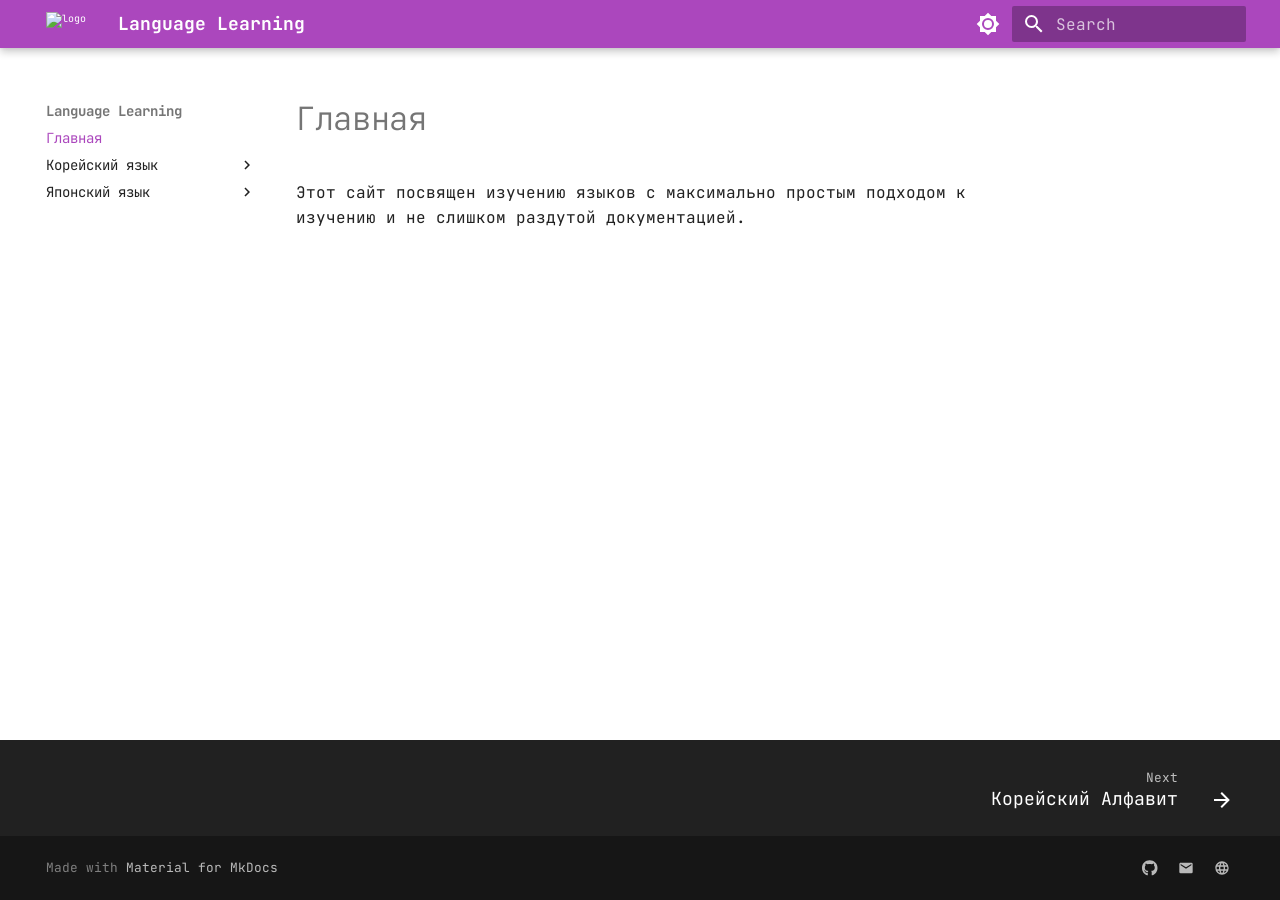
==== index.html @ 2b59a85c "Deployed edf8ea1 with MkDocs version: 1.6.1" ====
<!doctype html>
<html lang="en" class="no-js">
  <head>
    
      <meta charset="utf-8">
      <meta name="viewport" content="width=device-width,initial-scale=1">
      
      
      
      
      
        <link rel="next" href="korean/alphabet/">
      
      
      <link rel="icon" href="assets/favicon.ico">
      <meta name="generator" content="mkdocs-1.6.1, mkdocs-material-9.6.3">
    
    
      
        <title>Language Learning</title>
      
    
    
      <link rel="stylesheet" href="assets/stylesheets/main.d7758b05.min.css">
      
        
        <link rel="stylesheet" href="assets/stylesheets/palette.06af60db.min.css">
      
      


    
    
      
    
    
      
        
        
        <link rel="preconnect" href="https://fonts.gstatic.com" crossorigin>
        <link rel="stylesheet" href="https://fonts.googleapis.com/css?family=JetBrains+Mono:300,300i,400,400i,700,700i%7CSpace+Mono:400,400i,700,700i&display=fallback">
        <style>:root{--md-text-font:"JetBrains Mono";--md-code-font:"Space Mono"}</style>
      
    
    
    <script>__md_scope=new URL(".",location),__md_hash=e=>[...e].reduce(((e,_)=>(e<<5)-e+_.charCodeAt(0)),0),__md_get=(e,_=localStorage,t=__md_scope)=>JSON.parse(_.getItem(t.pathname+"."+e)),__md_set=(e,_,t=localStorage,a=__md_scope)=>{try{t.setItem(a.pathname+"."+e,JSON.stringify(_))}catch(e){}}</script>
    
      

    
    
    
  </head>
  
  
    
    
      
    
    
    
    
    <body dir="ltr" data-md-color-scheme="default" data-md-color-primary="purple" data-md-color-accent="cyan">
  
    
    <input class="md-toggle" data-md-toggle="drawer" type="checkbox" id="__drawer" autocomplete="off">
    <input class="md-toggle" data-md-toggle="search" type="checkbox" id="__search" autocomplete="off">
    <label class="md-overlay" for="__drawer"></label>
    <div data-md-component="skip">
      
        
        <a href="#_1" class="md-skip">
          Skip to content
        </a>
      
    </div>
    <div data-md-component="announce">
      
    </div>
    
    
      

  

<header class="md-header md-header--shadow" data-md-component="header">
  <nav class="md-header__inner md-grid" aria-label="Header">
    <a href="." title="Language Learning" class="md-header__button md-logo" aria-label="Language Learning" data-md-component="logo">
      
  <img src="assets/lang.svg" alt="logo">

    </a>
    <label class="md-header__button md-icon" for="__drawer">
      
      <svg xmlns="http://www.w3.org/2000/svg" viewBox="0 0 24 24"><path d="M3 6h18v2H3zm0 5h18v2H3zm0 5h18v2H3z"/></svg>
    </label>
    <div class="md-header__title" data-md-component="header-title">
      <div class="md-header__ellipsis">
        <div class="md-header__topic">
          <span class="md-ellipsis">
            Language Learning
          </span>
        </div>
        <div class="md-header__topic" data-md-component="header-topic">
          <span class="md-ellipsis">
            
              Главная
            
          </span>
        </div>
      </div>
    </div>
    
      
        <form class="md-header__option" data-md-component="palette">
  
    
    
    
    <input class="md-option" data-md-color-media="(prefers-color-scheme: light)" data-md-color-scheme="default" data-md-color-primary="purple" data-md-color-accent="cyan"  aria-label="Switch to dark mode"  type="radio" name="__palette" id="__palette_0">
    
      <label class="md-header__button md-icon" title="Switch to dark mode" for="__palette_1" hidden>
        <svg xmlns="http://www.w3.org/2000/svg" viewBox="0 0 24 24"><path d="M12 8a4 4 0 0 0-4 4 4 4 0 0 0 4 4 4 4 0 0 0 4-4 4 4 0 0 0-4-4m0 10a6 6 0 0 1-6-6 6 6 0 0 1 6-6 6 6 0 0 1 6 6 6 6 0 0 1-6 6m8-9.31V4h-4.69L12 .69 8.69 4H4v4.69L.69 12 4 15.31V20h4.69L12 23.31 15.31 20H20v-4.69L23.31 12z"/></svg>
      </label>
    
  
    
    
    
    <input class="md-option" data-md-color-media="(prefers-color-scheme: dark)" data-md-color-scheme="slate" data-md-color-primary="deep-purple" data-md-color-accent="cyan"  aria-label="Switch to light mode"  type="radio" name="__palette" id="__palette_1">
    
      <label class="md-header__button md-icon" title="Switch to light mode" for="__palette_0" hidden>
        <svg xmlns="http://www.w3.org/2000/svg" viewBox="0 0 24 24"><path d="M12 18c-.89 0-1.74-.2-2.5-.55C11.56 16.5 13 14.42 13 12s-1.44-4.5-3.5-5.45C10.26 6.2 11.11 6 12 6a6 6 0 0 1 6 6 6 6 0 0 1-6 6m8-9.31V4h-4.69L12 .69 8.69 4H4v4.69L.69 12 4 15.31V20h4.69L12 23.31 15.31 20H20v-4.69L23.31 12z"/></svg>
      </label>
    
  
</form>
      
    
    
      <script>var palette=__md_get("__palette");if(palette&&palette.color){if("(prefers-color-scheme)"===palette.color.media){var media=matchMedia("(prefers-color-scheme: light)"),input=document.querySelector(media.matches?"[data-md-color-media='(prefers-color-scheme: light)']":"[data-md-color-media='(prefers-color-scheme: dark)']");palette.color.media=input.getAttribute("data-md-color-media"),palette.color.scheme=input.getAttribute("data-md-color-scheme"),palette.color.primary=input.getAttribute("data-md-color-primary"),palette.color.accent=input.getAttribute("data-md-color-accent")}for(var[key,value]of Object.entries(palette.color))document.body.setAttribute("data-md-color-"+key,value)}</script>
    
    
    
      <label class="md-header__button md-icon" for="__search">
        
        <svg xmlns="http://www.w3.org/2000/svg" viewBox="0 0 24 24"><path d="M9.5 3A6.5 6.5 0 0 1 16 9.5c0 1.61-.59 3.09-1.56 4.23l.27.27h.79l5 5-1.5 1.5-5-5v-.79l-.27-.27A6.52 6.52 0 0 1 9.5 16 6.5 6.5 0 0 1 3 9.5 6.5 6.5 0 0 1 9.5 3m0 2C7 5 5 7 5 9.5S7 14 9.5 14 14 12 14 9.5 12 5 9.5 5"/></svg>
      </label>
      <div class="md-search" data-md-component="search" role="dialog">
  <label class="md-search__overlay" for="__search"></label>
  <div class="md-search__inner" role="search">
    <form class="md-search__form" name="search">
      <input type="text" class="md-search__input" name="query" aria-label="Search" placeholder="Search" autocapitalize="off" autocorrect="off" autocomplete="off" spellcheck="false" data-md-component="search-query" required>
      <label class="md-search__icon md-icon" for="__search">
        
        <svg xmlns="http://www.w3.org/2000/svg" viewBox="0 0 24 24"><path d="M9.5 3A6.5 6.5 0 0 1 16 9.5c0 1.61-.59 3.09-1.56 4.23l.27.27h.79l5 5-1.5 1.5-5-5v-.79l-.27-.27A6.52 6.52 0 0 1 9.5 16 6.5 6.5 0 0 1 3 9.5 6.5 6.5 0 0 1 9.5 3m0 2C7 5 5 7 5 9.5S7 14 9.5 14 14 12 14 9.5 12 5 9.5 5"/></svg>
        
        <svg xmlns="http://www.w3.org/2000/svg" viewBox="0 0 24 24"><path d="M20 11v2H8l5.5 5.5-1.42 1.42L4.16 12l7.92-7.92L13.5 5.5 8 11z"/></svg>
      </label>
      <nav class="md-search__options" aria-label="Search">
        
        <button type="reset" class="md-search__icon md-icon" title="Clear" aria-label="Clear" tabindex="-1">
          
          <svg xmlns="http://www.w3.org/2000/svg" viewBox="0 0 24 24"><path d="M19 6.41 17.59 5 12 10.59 6.41 5 5 6.41 10.59 12 5 17.59 6.41 19 12 13.41 17.59 19 19 17.59 13.41 12z"/></svg>
        </button>
      </nav>
      
        <div class="md-search__suggest" data-md-component="search-suggest"></div>
      
    </form>
    <div class="md-search__output">
      <div class="md-search__scrollwrap" tabindex="0" data-md-scrollfix>
        <div class="md-search-result" data-md-component="search-result">
          <div class="md-search-result__meta">
            Initializing search
          </div>
          <ol class="md-search-result__list" role="presentation"></ol>
        </div>
      </div>
    </div>
  </div>
</div>
    
    
  </nav>
  
</header>
    
    <div class="md-container" data-md-component="container">
      
      
        
          
        
      
      <main class="md-main" data-md-component="main">
        <div class="md-main__inner md-grid">
          
            
              
              <div class="md-sidebar md-sidebar--primary" data-md-component="sidebar" data-md-type="navigation" >
                <div class="md-sidebar__scrollwrap">
                  <div class="md-sidebar__inner">
                    



<nav class="md-nav md-nav--primary" aria-label="Navigation" data-md-level="0">
  <label class="md-nav__title" for="__drawer">
    <a href="." title="Language Learning" class="md-nav__button md-logo" aria-label="Language Learning" data-md-component="logo">
      
  <img src="assets/lang.svg" alt="logo">

    </a>
    Language Learning
  </label>
  
  <ul class="md-nav__list" data-md-scrollfix>
    
      
      
  
  
    
  
  
  
    <li class="md-nav__item md-nav__item--active">
      
      <input class="md-nav__toggle md-toggle" type="checkbox" id="__toc">
      
      
        
      
      
      <a href="." class="md-nav__link md-nav__link--active">
        
  
  <span class="md-ellipsis">
    Главная
    
  </span>
  

      </a>
      
    </li>
  

    
      
      
  
  
  
  
    
    
    
    
    <li class="md-nav__item md-nav__item--nested">
      
        
        
        <input class="md-nav__toggle md-toggle " type="checkbox" id="__nav_2" >
        
          
          <label class="md-nav__link" for="__nav_2" id="__nav_2_label" tabindex="0">
            
  
  <span class="md-ellipsis">
    Корейский язык
    
  </span>
  

            <span class="md-nav__icon md-icon"></span>
          </label>
        
        <nav class="md-nav" data-md-level="1" aria-labelledby="__nav_2_label" aria-expanded="false">
          <label class="md-nav__title" for="__nav_2">
            <span class="md-nav__icon md-icon"></span>
            Корейский язык
          </label>
          <ul class="md-nav__list" data-md-scrollfix>
            
              
                
  
  
  
  
    <li class="md-nav__item">
      <a href="korean/alphabet/" class="md-nav__link">
        
  
  <span class="md-ellipsis">
    Корейский Алфавит
    
  </span>
  

      </a>
    </li>
  

              
            
          </ul>
        </nav>
      
    </li>
  

    
      
      
  
  
  
  
    
    
    
    
    <li class="md-nav__item md-nav__item--nested">
      
        
        
        <input class="md-nav__toggle md-toggle " type="checkbox" id="__nav_3" >
        
          
          <label class="md-nav__link" for="__nav_3" id="__nav_3_label" tabindex="0">
            
  
  <span class="md-ellipsis">
    Японский язык
    
  </span>
  

            <span class="md-nav__icon md-icon"></span>
          </label>
        
        <nav class="md-nav" data-md-level="1" aria-labelledby="__nav_3_label" aria-expanded="false">
          <label class="md-nav__title" for="__nav_3">
            <span class="md-nav__icon md-icon"></span>
            Японский язык
          </label>
          <ul class="md-nav__list" data-md-scrollfix>
            
              
                
  
  
  
  
    <li class="md-nav__item">
      <a href="japanese/alphabet/" class="md-nav__link">
        
  
  <span class="md-ellipsis">
    Японский Алфавит
    
  </span>
  

      </a>
    </li>
  

              
            
              
                
  
  
  
  
    <li class="md-nav__item">
      <a href="japanese/cases/" class="md-nav__link">
        
  
  <span class="md-ellipsis">
    Падежи
    
  </span>
  

      </a>
    </li>
  

              
            
          </ul>
        </nav>
      
    </li>
  

    
  </ul>
</nav>
                  </div>
                </div>
              </div>
            
            
              
              <div class="md-sidebar md-sidebar--secondary" data-md-component="sidebar" data-md-type="toc" >
                <div class="md-sidebar__scrollwrap">
                  <div class="md-sidebar__inner">
                    

<nav class="md-nav md-nav--secondary" aria-label="Table of contents">
  
  
  
    
  
  
</nav>
                  </div>
                </div>
              </div>
            
          
          
            <div class="md-content" data-md-component="content">
              <article class="md-content__inner md-typeset">
                
                  



<h1 id="_1">Главная</h1>
<p>Этот сайт посвящен изучению языков с максимально простым подходом к изучению и не слишком раздутой документацией.</p>
<!-- ## Commands

- `mkdocs new [dir-name]` - Create a new project.
- `mkdocs serve` - Start the live-reloading docs server.
- `mkdocs build` - Build the documentation site.
- `mkdocs -h` - Print help message and exit.

## Project layout

    mkdocs.yml    # The configuration file.
    docs/
        index.md  # The documentation homepage.
        ...       # Other markdown pages, images and other files.

## Hello -->












                
              </article>
            </div>
          
          
<script>var target=document.getElementById(location.hash.slice(1));target&&target.name&&(target.checked=target.name.startsWith("__tabbed_"))</script>
        </div>
        
      </main>
      
        <footer class="md-footer">
  
    
      
      <nav class="md-footer__inner md-grid" aria-label="Footer" >
        
        
          
          <a href="korean/alphabet/" class="md-footer__link md-footer__link--next" aria-label="Next: Корейский Алфавит">
            <div class="md-footer__title">
              <span class="md-footer__direction">
                Next
              </span>
              <div class="md-ellipsis">
                Корейский Алфавит
              </div>
            </div>
            <div class="md-footer__button md-icon">
              
              <svg xmlns="http://www.w3.org/2000/svg" viewBox="0 0 24 24"><path d="M4 11v2h12l-5.5 5.5 1.42 1.42L19.84 12l-7.92-7.92L10.5 5.5 16 11z"/></svg>
            </div>
          </a>
        
      </nav>
    
  
  <div class="md-footer-meta md-typeset">
    <div class="md-footer-meta__inner md-grid">
      <div class="md-copyright">
  
  
    Made with
    <a href="https://squidfunk.github.io/mkdocs-material/" target="_blank" rel="noopener">
      Material for MkDocs
    </a>
  
</div>
      
        <div class="md-social">
  
    
    
    
    
      
      
    
    <a href="https://github.com/likeauser9" target="_blank" rel="noopener" title="github.com" class="md-social__link">
      <svg xmlns="http://www.w3.org/2000/svg" viewBox="0 0 496 512"><!--! Font Awesome Free 6.7.2 by @fontawesome - https://fontawesome.com License - https://fontawesome.com/license/free (Icons: CC BY 4.0, Fonts: SIL OFL 1.1, Code: MIT License) Copyright 2024 Fonticons, Inc.--><path d="M165.9 397.4c0 2-2.3 3.6-5.2 3.6-3.3.3-5.6-1.3-5.6-3.6 0-2 2.3-3.6 5.2-3.6 3-.3 5.6 1.3 5.6 3.6m-31.1-4.5c-.7 2 1.3 4.3 4.3 4.9 2.6 1 5.6 0 6.2-2s-1.3-4.3-4.3-5.2c-2.6-.7-5.5.3-6.2 2.3m44.2-1.7c-2.9.7-4.9 2.6-4.6 4.9.3 2 2.9 3.3 5.9 2.6 2.9-.7 4.9-2.6 4.6-4.6-.3-1.9-3-3.2-5.9-2.9M244.8 8C106.1 8 0 113.3 0 252c0 110.9 69.8 205.8 169.5 239.2 12.8 2.3 17.3-5.6 17.3-12.1 0-6.2-.3-40.4-.3-61.4 0 0-70 15-84.7-29.8 0 0-11.4-29.1-27.8-36.6 0 0-22.9-15.7 1.6-15.4 0 0 24.9 2 38.6 25.8 21.9 38.6 58.6 27.5 72.9 20.9 2.3-16 8.8-27.1 16-33.7-55.9-6.2-112.3-14.3-112.3-110.5 0-27.5 7.6-41.3 23.6-58.9-2.6-6.5-11.1-33.3 2.6-67.9 20.9-6.5 69 27 69 27 20-5.6 41.5-8.5 62.8-8.5s42.8 2.9 62.8 8.5c0 0 48.1-33.6 69-27 13.7 34.7 5.2 61.4 2.6 67.9 16 17.7 25.8 31.5 25.8 58.9 0 96.5-58.9 104.2-114.8 110.5 9.2 7.9 17 22.9 17 46.4 0 33.7-.3 75.4-.3 83.6 0 6.5 4.6 14.4 17.3 12.1C428.2 457.8 496 362.9 496 252 496 113.3 383.5 8 244.8 8M97.2 352.9c-1.3 1-1 3.3.7 5.2 1.6 1.6 3.9 2.3 5.2 1 1.3-1 1-3.3-.7-5.2-1.6-1.6-3.9-2.3-5.2-1m-10.8-8.1c-.7 1.3.3 2.9 2.3 3.9 1.6 1 3.6.7 4.3-.7.7-1.3-.3-2.9-2.3-3.9-2-.6-3.6-.3-4.3.7m32.4 35.6c-1.6 1.3-1 4.3 1.3 6.2 2.3 2.3 5.2 2.6 6.5 1 1.3-1.3.7-4.3-1.3-6.2-2.2-2.3-5.2-2.6-6.5-1m-11.4-14.7c-1.6 1-1.6 3.6 0 5.9s4.3 3.3 5.6 2.3c1.6-1.3 1.6-3.9 0-6.2-1.4-2.3-4-3.3-5.6-2"/></svg>
    </a>
  
    
    
    
    
    <a href="mailto:frdwoz5@gmail.com" target="_blank" rel="noopener" title="" class="md-social__link">
      <svg xmlns="http://www.w3.org/2000/svg" viewBox="0 0 24 24"><path d="m20 8-8 5-8-5V6l8 5 8-5m0-2H4c-1.11 0-2 .89-2 2v12a2 2 0 0 0 2 2h16a2 2 0 0 0 2-2V6a2 2 0 0 0-2-2"/></svg>
    </a>
  
    
    
    
    
      
      
    
    <a href="https://yourwebsite.com" target="_blank" rel="noopener" title="yourwebsite.com" class="md-social__link">
      <svg xmlns="http://www.w3.org/2000/svg" viewBox="0 0 24 24"><path d="M16.36 14c.08-.66.14-1.32.14-2s-.06-1.34-.14-2h3.38c.16.64.26 1.31.26 2s-.1 1.36-.26 2m-5.15 5.56c.6-1.11 1.06-2.31 1.38-3.56h2.95a8.03 8.03 0 0 1-4.33 3.56M14.34 14H9.66c-.1-.66-.16-1.32-.16-2s.06-1.35.16-2h4.68c.09.65.16 1.32.16 2s-.07 1.34-.16 2M12 19.96c-.83-1.2-1.5-2.53-1.91-3.96h3.82c-.41 1.43-1.08 2.76-1.91 3.96M8 8H5.08A7.92 7.92 0 0 1 9.4 4.44C8.8 5.55 8.35 6.75 8 8m-2.92 8H8c.35 1.25.8 2.45 1.4 3.56A8 8 0 0 1 5.08 16m-.82-2C4.1 13.36 4 12.69 4 12s.1-1.36.26-2h3.38c-.08.66-.14 1.32-.14 2s.06 1.34.14 2M12 4.03c.83 1.2 1.5 2.54 1.91 3.97h-3.82c.41-1.43 1.08-2.77 1.91-3.97M18.92 8h-2.95a15.7 15.7 0 0 0-1.38-3.56c1.84.63 3.37 1.9 4.33 3.56M12 2C6.47 2 2 6.5 2 12a10 10 0 0 0 10 10 10 10 0 0 0 10-10A10 10 0 0 0 12 2"/></svg>
    </a>
  
</div>
      
    </div>
  </div>
</footer>
      
    </div>
    <div class="md-dialog" data-md-component="dialog">
      <div class="md-dialog__inner md-typeset"></div>
    </div>
    
    
    <script id="__config" type="application/json">{"base": ".", "features": ["navigation.footer", "navigation.instant", "search.suggest", "search.highlighting"], "search": "assets/javascripts/workers/search.f8cc74c7.min.js", "translations": {"clipboard.copied": "Copied to clipboard", "clipboard.copy": "Copy to clipboard", "search.result.more.one": "1 more on this page", "search.result.more.other": "# more on this page", "search.result.none": "No matching documents", "search.result.one": "1 matching document", "search.result.other": "# matching documents", "search.result.placeholder": "Type to start searching", "search.result.term.missing": "Missing", "select.version": "Select version"}}</script>
    
    
      <script src="assets/javascripts/bundle.f1b6f286.min.js"></script>
      
    
  </body>
</html>
---- assets/stylesheets/main.d7758b05.min.css ----
@charset "UTF-8";html{-webkit-text-size-adjust:none;-moz-text-size-adjust:none;text-size-adjust:none;box-sizing:border-box}*,:after,:before{box-sizing:inherit}@media (prefers-reduced-motion){*,:after,:before{transition:none!important}}body{margin:0}a,button,input,label{-webkit-tap-highlight-color:transparent}a{color:inherit;text-decoration:none}hr{border:0;box-sizing:initial;display:block;height:.05rem;overflow:visible;padding:0}small{font-size:80%}sub,sup{line-height:1em}img{border-style:none}table{border-collapse:initial;border-spacing:0}td,th{font-weight:400;vertical-align:top}button{background:#0000;border:0;font-family:inherit;font-size:inherit;margin:0;padding:0}input{border:0;outline:none}:root{--md-primary-fg-color:#4051b5;--md-primary-fg-color--light:#5d6cc0;--md-primary-fg-color--dark:#303fa1;--md-primary-bg-color:#fff;--md-primary-bg-color--light:#ffffffb3;--md-accent-fg-color:#526cfe;--md-accent-fg-color--transparent:#526cfe1a;--md-accent-bg-color:#fff;--md-accent-bg-color--light:#ffffffb3}[data-md-color-scheme=default]{color-scheme:light}[data-md-color-scheme=default] img[src$="#gh-dark-mode-only"],[data-md-color-scheme=default] img[src$="#only-dark"]{display:none}:root,[data-md-color-scheme=default]{--md-hue:225deg;--md-default-fg-color:#000000de;--md-default-fg-color--light:#0000008a;--md-default-fg-color--lighter:#00000052;--md-default-fg-color--lightest:#00000012;--md-default-bg-color:#fff;--md-default-bg-color--light:#ffffffb3;--md-default-bg-color--lighter:#ffffff4d;--md-default-bg-color--lightest:#ffffff1f;--md-code-fg-color:#36464e;--md-code-bg-color:#f5f5f5;--md-code-hl-color:#4287ff;--md-code-hl-color--light:#4287ff1a;--md-code-hl-number-color:#d52a2a;--md-code-hl-special-color:#db1457;--md-code-hl-function-color:#a846b9;--md-code-hl-constant-color:#6e59d9;--md-code-hl-keyword-color:#3f6ec6;--md-code-hl-string-color:#1c7d4d;--md-code-hl-name-color:var(--md-code-fg-color);--md-code-hl-operator-color:var(--md-default-fg-color--light);--md-code-hl-punctuation-color:var(--md-default-fg-color--light);--md-code-hl-comment-color:var(--md-default-fg-color--light);--md-code-hl-generic-color:var(--md-default-fg-color--light);--md-code-hl-variable-color:var(--md-default-fg-color--light);--md-typeset-color:var(--md-default-fg-color);--md-typeset-a-color:var(--md-primary-fg-color);--md-typeset-del-color:#f5503d26;--md-typeset-ins-color:#0bd57026;--md-typeset-kbd-color:#fafafa;--md-typeset-kbd-accent-color:#fff;--md-typeset-kbd-border-color:#b8b8b8;--md-typeset-mark-color:#ffff0080;--md-typeset-table-color:#0000001f;--md-typeset-table-color--light:rgba(0,0,0,.035);--md-admonition-fg-color:var(--md-default-fg-color);--md-admonition-bg-color:var(--md-default-bg-color);--md-warning-fg-color:#000000de;--md-warning-bg-color:#ff9;--md-footer-fg-color:#fff;--md-footer-fg-color--light:#ffffffb3;--md-footer-fg-color--lighter:#ffffff73;--md-footer-bg-color:#000000de;--md-footer-bg-color--dark:#00000052;--md-shadow-z1:0 0.2rem 0.5rem #0000000d,0 0 0.05rem #0000001a;--md-shadow-z2:0 0.2rem 0.5rem #0000001a,0 0 0.05rem #00000040;--md-shadow-z3:0 0.2rem 0.5rem #0003,0 0 0.05rem #00000059}.md-icon svg{fill:currentcolor;display:block;height:1.2rem;width:1.2rem}body{-webkit-font-smoothing:antialiased;-moz-osx-font-smoothing:grayscale;--md-text-font-family:var(--md-text-font,_),-apple-system,BlinkMacSystemFont,Helvetica,Arial,sans-serif;--md-code-font-family:var(--md-code-font,_),SFMono-Regular,Consolas,Menlo,monospace}aside,body,input{font-feature-settings:"kern","liga";color:var(--md-typeset-color);font-family:var(--md-text-font-family)}code,kbd,pre{font-feature-settings:"kern";font-family:var(--md-code-font-family)}:root{--md-typeset-table-sort-icon:url('data:image/svg+xml;charset=utf-8,<svg xmlns="http://www.w3.org/2000/svg" viewBox="0 0 24 24"><path d="m18 21-4-4h3V7h-3l4-4 4 4h-3v10h3M2 19v-2h10v2M2 13v-2h7v2M2 7V5h4v2z"/></svg>');--md-typeset-table-sort-icon--asc:url('data:image/svg+xml;charset=utf-8,<svg xmlns="http://www.w3.org/2000/svg" viewBox="0 0 24 24"><path d="M19 17h3l-4 4-4-4h3V3h2M2 17h10v2H2M6 5v2H2V5m0 6h7v2H2z"/></svg>');--md-typeset-table-sort-icon--desc:url('data:image/svg+xml;charset=utf-8,<svg xmlns="http://www.w3.org/2000/svg" viewBox="0 0 24 24"><path d="M19 7h3l-4-4-4 4h3v14h2M2 17h10v2H2M6 5v2H2V5m0 6h7v2H2z"/></svg>')}.md-typeset{-webkit-print-color-adjust:exact;color-adjust:exact;font-size:.8rem;line-height:1.6;overflow-wrap:break-word}@media print{.md-typeset{font-size:.68rem}}.md-typeset blockquote,.md-typeset dl,.md-typeset figure,.md-typeset ol,.md-typeset pre,.md-typeset ul{margin-bottom:1em;margin-top:1em}.md-typeset h1{color:var(--md-default-fg-color--light);font-size:2em;line-height:1.3;margin:0 0 1.25em}.md-typeset h1,.md-typeset h2{font-weight:300;letter-spacing:-.01em}.md-typeset h2{font-size:1.5625em;line-height:1.4;margin:1.6em 0 .64em}.md-typeset h3{font-size:1.25em;font-weight:400;letter-spacing:-.01em;line-height:1.5;margin:1.6em 0 .8em}.md-typeset h2+h3{margin-top:.8em}.md-typeset h4{font-weight:700;letter-spacing:-.01em;margin:1em 0}.md-typeset h5,.md-typeset h6{color:var(--md-default-fg-color--light);font-size:.8em;font-weight:700;letter-spacing:-.01em;margin:1.25em 0}.md-typeset h5{text-transform:uppercase}.md-typeset h5 code{text-transform:none}.md-typeset hr{border-bottom:.05rem solid var(--md-default-fg-color--lightest);display:flow-root;margin:1.5em 0}.md-typeset a{color:var(--md-typeset-a-color);word-break:break-word}.md-typeset a,.md-typeset a:before{transition:color 125ms}.md-typeset a:focus,.md-typeset a:hover{color:var(--md-accent-fg-color)}.md-typeset a:focus code,.md-typeset a:hover code{background-color:var(--md-accent-fg-color--transparent)}.md-typeset a code{color:currentcolor;transition:background-color 125ms}.md-typeset a.focus-visible{outline-color:var(--md-accent-fg-color);outline-offset:.2rem}.md-typeset code,.md-typeset kbd,.md-typeset pre{color:var(--md-code-fg-color);direction:ltr;font-variant-ligatures:none}@media print{.md-typeset code,.md-typeset kbd,.md-typeset pre{white-space:pre-wrap}}.md-typeset code{background-color:var(--md-code-bg-color);border-radius:.1rem;-webkit-box-decoration-break:clone;box-decoration-break:clone;font-size:.85em;padding:0 .2941176471em;word-break:break-word}.md-typeset code:not(.focus-visible){-webkit-tap-highlight-color:transparent;outline:none}.md-typeset pre{display:flow-root;line-height:1.4;position:relative}.md-typeset pre>code{-webkit-box-decoration-break:slice;box-decoration-break:slice;box-shadow:none;display:block;margin:0;outline-color:var(--md-accent-fg-color);overflow:auto;padding:.7720588235em 1.1764705882em;scrollbar-color:var(--md-default-fg-color--lighter) #0000;scrollbar-width:thin;touch-action:auto;word-break:normal}.md-typeset pre>code:hover{scrollbar-color:var(--md-accent-fg-color) #0000}.md-typeset pre>code::-webkit-scrollbar{height:.2rem;width:.2rem}.md-typeset pre>code::-webkit-scrollbar-thumb{background-color:var(--md-default-fg-color--lighter)}.md-typeset pre>code::-webkit-scrollbar-thumb:hover{background-color:var(--md-accent-fg-color)}.md-typeset kbd{background-color:var(--md-typeset-kbd-color);border-radius:.1rem;box-shadow:0 .1rem 0 .05rem var(--md-typeset-kbd-border-color),0 .1rem 0 var(--md-typeset-kbd-border-color),0 -.1rem .2rem var(--md-typeset-kbd-accent-color) inset;color:var(--md-default-fg-color);display:inline-block;font-size:.75em;padding:0 .6666666667em;vertical-align:text-top;word-break:break-word}.md-typeset mark{background-color:var(--md-typeset-mark-color);-webkit-box-decoration-break:clone;box-decoration-break:clone;color:inherit;word-break:break-word}.md-typeset abbr{border-bottom:.05rem dotted var(--md-default-fg-color--light);cursor:help;text-decoration:none}.md-typeset small{opacity:.75}[dir=ltr] .md-typeset sub,[dir=ltr] .md-typeset sup{margin-left:.078125em}[dir=rtl] .md-typeset sub,[dir=rtl] .md-typeset sup{margin-right:.078125em}[dir=ltr] .md-typeset blockquote{padding-left:.6rem}[dir=rtl] .md-typeset blockquote{padding-right:.6rem}[dir=ltr] .md-typeset blockquote{border-left:.2rem solid var(--md-default-fg-color--lighter)}[dir=rtl] .md-typeset blockquote{border-right:.2rem solid var(--md-default-fg-color--lighter)}.md-typeset blockquote{color:var(--md-default-fg-color--light);margin-left:0;margin-right:0}.md-typeset ul{list-style-type:disc}.md-typeset ul[type]{list-style-type:revert-layer}[dir=ltr] .md-typeset ol,[dir=ltr] .md-typeset ul{margin-left:.625em}[dir=rtl] .md-typeset ol,[dir=rtl] .md-typeset ul{margin-right:.625em}.md-typeset ol,.md-typeset ul{padding:0}.md-typeset ol:not([hidden]),.md-typeset ul:not([hidden]){display:flow-root}.md-typeset ol ol,.md-typeset ul ol{list-style-type:lower-alpha}.md-typeset ol ol ol,.md-typeset ul ol ol{list-style-type:lower-roman}.md-typeset ol ol ol ol,.md-typeset ul ol ol ol{list-style-type:upper-alpha}.md-typeset ol ol ol ol ol,.md-typeset ul ol ol ol ol{list-style-type:upper-roman}.md-typeset ol[type],.md-typeset ul[type]{list-style-type:revert-layer}[dir=ltr] .md-typeset ol li,[dir=ltr] .md-typeset ul li{margin-left:1.25em}[dir=rtl] .md-typeset ol li,[dir=rtl] .md-typeset ul li{margin-right:1.25em}.md-typeset ol li,.md-typeset ul li{margin-bottom:.5em}.md-typeset ol li blockquote,.md-typeset ol li p,.md-typeset ul li blockquote,.md-typeset ul li p{margin:.5em 0}.md-typeset ol li:last-child,.md-typeset ul li:last-child{margin-bottom:0}[dir=ltr] .md-typeset ol li ol,[dir=ltr] .md-typeset ol li ul,[dir=ltr] .md-typeset ul li ol,[dir=ltr] .md-typeset ul li ul{margin-left:.625em}[dir=rtl] .md-typeset ol li ol,[dir=rtl] .md-typeset ol li ul,[dir=rtl] .md-typeset ul li ol,[dir=rtl] .md-typeset ul li ul{margin-right:.625em}.md-typeset ol li ol,.md-typeset ol li ul,.md-typeset ul li ol,.md-typeset ul li ul{margin-bottom:.5em;margin-top:.5em}[dir=ltr] .md-typeset dd{margin-left:1.875em}[dir=rtl] .md-typeset dd{margin-right:1.875em}.md-typeset dd{margin-bottom:1.5em;margin-top:1em}.md-typeset img,.md-typeset svg,.md-typeset video{height:auto;max-width:100%}.md-typeset img[align=left]{margin:1em 1em 1em 0}.md-typeset img[align=right]{margin:1em 0 1em 1em}.md-typeset img[align]:only-child{margin-top:0}.md-typeset figure{display:flow-root;margin:1em auto;max-width:100%;text-align:center;width:-moz-fit-content;width:fit-content}.md-typeset figure img{display:block;margin:0 auto}.md-typeset figcaption{font-style:italic;margin:1em auto;max-width:24rem}.md-typeset iframe{max-width:100%}.md-typeset table:not([class]){background-color:var(--md-default-bg-color);border:.05rem solid var(--md-typeset-table-color);border-radius:.1rem;display:inline-block;font-size:.64rem;max-width:100%;overflow:auto;touch-action:auto}@media print{.md-typeset table:not([class]){display:table}}.md-typeset table:not([class])+*{margin-top:1.5em}.md-typeset table:not([class]) td>:first-child,.md-typeset table:not([class]) th>:first-child{margin-top:0}.md-typeset table:not([class]) td>:last-child,.md-typeset table:not([class]) th>:last-child{margin-bottom:0}.md-typeset table:not([class]) td:not([align]),.md-typeset table:not([class]) th:not([align]){text-align:left}[dir=rtl] .md-typeset table:not([class]) td:not([align]),[dir=rtl] .md-typeset table:not([class]) th:not([align]){text-align:right}.md-typeset table:not([class]) th{font-weight:700;min-width:5rem;padding:.9375em 1.25em;vertical-align:top}.md-typeset table:not([class]) td{border-top:.05rem solid var(--md-typeset-table-color);padding:.9375em 1.25em;vertical-align:top}.md-typeset table:not([class]) tbody tr{transition:background-color 125ms}.md-typeset table:not([class]) tbody tr:hover{background-color:var(--md-typeset-table-color--light);box-shadow:0 .05rem 0 var(--md-default-bg-color) inset}.md-typeset table:not([class]) a{word-break:normal}.md-typeset table th[role=columnheader]{cursor:pointer}[dir=ltr] .md-typeset table th[role=columnheader]:after{margin-left:.5em}[dir=rtl] .md-typeset table th[role=columnheader]:after{margin-right:.5em}.md-typeset table th[role=columnheader]:after{content:"";display:inline-block;height:1.2em;-webkit-mask-image:var(--md-typeset-table-sort-icon);mask-image:var(--md-typeset-table-sort-icon);-webkit-mask-repeat:no-repeat;mask-repeat:no-repeat;-webkit-mask-size:contain;mask-size:contain;transition:background-color 125ms;vertical-align:text-bottom;width:1.2em}.md-typeset table th[role=columnheader]:hover:after{background-color:var(--md-default-fg-color--lighter)}.md-typeset table th[role=columnheader][aria-sort=ascending]:after{background-color:var(--md-default-fg-color--light);-webkit-mask-image:var(--md-typeset-table-sort-icon--asc);mask-image:var(--md-typeset-table-sort-icon--asc)}.md-typeset table th[role=columnheader][aria-sort=descending]:after{background-color:var(--md-default-fg-color--light);-webkit-mask-image:var(--md-typeset-table-sort-icon--desc);mask-image:var(--md-typeset-table-sort-icon--desc)}.md-typeset__scrollwrap{margin:1em -.8rem;overflow-x:auto;touch-action:auto}.md-typeset__table{display:inline-block;margin-bottom:.5em;padding:0 .8rem}@media print{.md-typeset__table{display:block}}html .md-typeset__table table{display:table;margin:0;overflow:hidden;width:100%}@media screen and (max-width:44.984375em){.md-content__inner>pre{margin:1em -.8rem}.md-content__inner>pre code{border-radius:0}}.md-typeset .md-author{border-radius:100%;display:block;flex-shrink:0;height:1.6rem;overflow:hidden;position:relative;transition:color 125ms,transform 125ms;width:1.6rem}.md-typeset .md-author img{display:block}.md-typeset .md-author--more{background:var(--md-default-fg-color--lightest);color:var(--md-default-fg-color--lighter);font-size:.6rem;font-weight:700;line-height:1.6rem;text-align:center}.md-typeset .md-author--long{height:2.4rem;width:2.4rem}.md-typeset a.md-author{transform:scale(1)}.md-typeset a.md-author img{border-radius:100%;filter:grayscale(100%) opacity(75%);transition:filter 125ms}.md-typeset a.md-author:focus,.md-typeset a.md-author:hover{transform:scale(1.1);z-index:1}.md-typeset a.md-author:focus img,.md-typeset a.md-author:hover img{filter:grayscale(0)}.md-banner{background-color:var(--md-footer-bg-color);color:var(--md-footer-fg-color);overflow:auto}@media print{.md-banner{display:none}}.md-banner--warning{background-color:var(--md-warning-bg-color);color:var(--md-warning-fg-color)}.md-banner__inner{font-size:.7rem;margin:.6rem auto;padding:0 .8rem}[dir=ltr] .md-banner__button{float:right}[dir=rtl] .md-banner__button{float:left}.md-banner__button{color:inherit;cursor:pointer;transition:opacity .25s}.no-js .md-banner__button{display:none}.md-banner__button:hover{opacity:.7}html{font-size:125%;height:100%;overflow-x:hidden}@media screen and (min-width:100em){html{font-size:137.5%}}@media screen and (min-width:125em){html{font-size:150%}}body{background-color:var(--md-default-bg-color);display:flex;flex-direction:column;font-size:.5rem;min-height:100%;position:relative;width:100%}@media print{body{display:block}}@media screen and (max-width:59.984375em){body[data-md-scrolllock]{position:fixed}}.md-grid{margin-left:auto;margin-right:auto;max-width:61rem}.md-container{display:flex;flex-direction:column;flex-grow:1}@media print{.md-container{display:block}}.md-main{flex-grow:1}.md-main__inner{display:flex;height:100%;margin-top:1.5rem}.md-ellipsis{overflow:hidden;text-overflow:ellipsis}.md-toggle{display:none}.md-option{height:0;opacity:0;position:absolute;width:0}.md-option:checked+label:not([hidden]){display:block}.md-option.focus-visible+label{outline-color:var(--md-accent-fg-color);outline-style:auto}.md-skip{background-color:var(--md-default-fg-color);border-radius:.1rem;color:var(--md-default-bg-color);font-size:.64rem;margin:.5rem;opacity:0;outline-color:var(--md-accent-fg-color);padding:.3rem .5rem;position:fixed;transform:translateY(.4rem);z-index:-1}.md-skip:focus{opacity:1;transform:translateY(0);transition:transform .25s cubic-bezier(.4,0,.2,1),opacity 175ms 75ms;z-index:10}@page{margin:25mm}:root{--md-clipboard-icon:url('data:image/svg+xml;charset=utf-8,<svg xmlns="http://www.w3.org/2000/svg" viewBox="0 0 24 24"><path d="M19 21H8V7h11m0-2H8a2 2 0 0 0-2 2v14a2 2 0 0 0 2 2h11a2 2 0 0 0 2-2V7a2 2 0 0 0-2-2m-3-4H4a2 2 0 0 0-2 2v14h2V3h12z"/></svg>')}.md-clipboard{border-radius:.1rem;color:var(--md-default-fg-color--lightest);cursor:pointer;height:1.5em;outline-color:var(--md-accent-fg-color);outline-offset:.1rem;position:absolute;right:.5em;top:.5em;transition:color .25s;width:1.5em;z-index:1}@media print{.md-clipboard{display:none}}.md-clipboard:not(.focus-visible){-webkit-tap-highlight-color:transparent;outline:none}:hover>.md-clipboard{color:var(--md-default-fg-color--light)}.md-clipboard:focus,.md-clipboard:hover{color:var(--md-accent-fg-color)}.md-clipboard:after{background-color:currentcolor;content:"";display:block;height:1.125em;margin:0 auto;-webkit-mask-image:var(--md-clipboard-icon);mask-image:var(--md-clipboard-icon);-webkit-mask-position:center;mask-position:center;-webkit-mask-repeat:no-repeat;mask-repeat:no-repeat;-webkit-mask-size:contain;mask-size:contain;width:1.125em}.md-clipboard--inline{cursor:pointer}.md-clipboard--inline code{transition:color .25s,background-color .25s}.md-clipboard--inline:focus code,.md-clipboard--inline:hover code{background-color:var(--md-accent-fg-color--transparent);color:var(--md-accent-fg-color)}.md-typeset .md-code__content{display:grid}@keyframes consent{0%{opacity:0;transform:translateY(100%)}to{opacity:1;transform:translateY(0)}}@keyframes overlay{0%{opacity:0}to{opacity:1}}.md-consent__overlay{animation:overlay .25s both;-webkit-backdrop-filter:blur(.1rem);backdrop-filter:blur(.1rem);background-color:#0000008a;height:100%;opacity:1;position:fixed;top:0;width:100%;z-index:5}.md-consent__inner{animation:consent .5s cubic-bezier(.1,.7,.1,1) both;background-color:var(--md-default-bg-color);border:0;border-radius:.1rem;bottom:0;box-shadow:0 0 .2rem #0000001a,0 .2rem .4rem #0003;max-height:100%;overflow:auto;padding:0;position:fixed;width:100%;z-index:5}.md-consent__form{padding:.8rem}.md-consent__settings{display:none;margin:1em 0}input:checked+.md-consent__settings{display:block}.md-consent__controls{margin-bottom:.8rem}.md-typeset .md-consent__controls .md-button{display:inline}@media screen and (max-width:44.984375em){.md-typeset .md-consent__controls .md-button{display:block;margin-top:.4rem;text-align:center;width:100%}}.md-consent label{cursor:pointer}.md-content{flex-grow:1;min-width:0}.md-content__inner{margin:0 .8rem 1.2rem;padding-top:.6rem}@media screen and (min-width:76.25em){[dir=ltr] .md-sidebar--primary:not([hidden])~.md-content>.md-content__inner{margin-left:1.2rem}[dir=ltr] .md-sidebar--secondary:not([hidden])~.md-content>.md-content__inner,[dir=rtl] .md-sidebar--primary:not([hidden])~.md-content>.md-content__inner{margin-right:1.2rem}[dir=rtl] .md-sidebar--secondary:not([hidden])~.md-content>.md-content__inner{margin-left:1.2rem}}.md-content__inner:before{content:"";display:block;height:.4rem}.md-content__inner>:last-child{margin-bottom:0}[dir=ltr] .md-content__button{float:right}[dir=rtl] .md-content__button{float:left}[dir=ltr] .md-content__button{margin-left:.4rem}[dir=rtl] .md-content__button{margin-right:.4rem}.md-content__button{margin:.4rem 0;padding:0}@media print{.md-content__button{display:none}}.md-typeset .md-content__button{color:var(--md-default-fg-color--lighter)}.md-content__button svg{display:inline;vertical-align:top}[dir=rtl] .md-content__button svg{transform:scaleX(-1)}[dir=ltr] .md-dialog{right:.8rem}[dir=rtl] .md-dialog{left:.8rem}.md-dialog{background-color:var(--md-default-fg-color);border-radius:.1rem;bottom:.8rem;box-shadow:var(--md-shadow-z3);min-width:11.1rem;opacity:0;padding:.4rem .6rem;pointer-events:none;position:fixed;transform:translateY(100%);transition:transform 0ms .4s,opacity .4s;z-index:4}@media print{.md-dialog{display:none}}.md-dialog--active{opacity:1;pointer-events:auto;transform:translateY(0);transition:transform .4s cubic-bezier(.075,.85,.175,1),opacity .4s}.md-dialog__inner{color:var(--md-default-bg-color);font-size:.7rem}.md-feedback{margin:2em 0 1em;text-align:center}.md-feedback fieldset{border:none;margin:0;padding:0}.md-feedback__title{font-weight:700;margin:1em auto}.md-feedback__inner{position:relative}.md-feedback__list{display:flex;flex-wrap:wrap;place-content:baseline center;position:relative}.md-feedback__list:hover .md-icon:not(:disabled){color:var(--md-default-fg-color--lighter)}:disabled .md-feedback__list{min-height:1.8rem}.md-feedback__icon{color:var(--md-default-fg-color--light);cursor:pointer;flex-shrink:0;margin:0 .1rem;transition:color 125ms}.md-feedback__icon:not(:disabled).md-icon:hover{color:var(--md-accent-fg-color)}.md-feedback__icon:disabled{color:var(--md-default-fg-color--lightest);pointer-events:none}.md-feedback__note{opacity:0;position:relative;transform:translateY(.4rem);transition:transform .4s cubic-bezier(.1,.7,.1,1),opacity .15s}.md-feedback__note>*{margin:0 auto;max-width:16rem}:disabled .md-feedback__note{opacity:1;transform:translateY(0)}@media print{.md-feedback{display:none}}.md-footer{background-color:var(--md-footer-bg-color);color:var(--md-footer-fg-color)}@media print{.md-footer{display:none}}.md-footer__inner{justify-content:space-between;overflow:auto;padding:.2rem}.md-footer__inner:not([hidden]){display:flex}.md-footer__link{align-items:end;display:flex;flex-grow:0.01;margin-bottom:.4rem;margin-top:1rem;max-width:100%;outline-color:var(--md-accent-fg-color);overflow:hidden;transition:opacity .25s}.md-footer__link:focus,.md-footer__link:hover{opacity:.7}[dir=rtl] .md-footer__link svg{transform:scaleX(-1)}@media screen and (max-width:44.984375em){.md-footer__link--prev{flex-shrink:0}.md-footer__link--prev .md-footer__title{display:none}}[dir=ltr] .md-footer__link--next{margin-left:auto}[dir=rtl] .md-footer__link--next{margin-right:auto}.md-footer__link--next{text-align:right}[dir=rtl] .md-footer__link--next{text-align:left}.md-footer__title{flex-grow:1;font-size:.9rem;margin-bottom:.7rem;max-width:calc(100% - 2.4rem);padding:0 1rem;white-space:nowrap}.md-footer__button{margin:.2rem;padding:.4rem}.md-footer__direction{font-size:.64rem;opacity:.7}.md-footer-meta{background-color:var(--md-footer-bg-color--dark)}.md-footer-meta__inner{display:flex;flex-wrap:wrap;justify-content:space-between;padding:.2rem}html .md-footer-meta.md-typeset a{color:var(--md-footer-fg-color--light)}html .md-footer-meta.md-typeset a:focus,html .md-footer-meta.md-typeset a:hover{color:var(--md-footer-fg-color)}.md-copyright{color:var(--md-footer-fg-color--lighter);font-size:.64rem;margin:auto .6rem;padding:.4rem 0;width:100%}@media screen and (min-width:45em){.md-copyright{width:auto}}.md-copyright__highlight{color:var(--md-footer-fg-color--light)}.md-social{display:inline-flex;gap:.2rem;margin:0 .4rem;padding:.2rem 0 .6rem}@media screen and (min-width:45em){.md-social{padding:.6rem 0}}.md-social__link{display:inline-block;height:1.6rem;text-align:center;width:1.6rem}.md-social__link:before{line-height:1.9}.md-social__link svg{fill:currentcolor;max-height:.8rem;vertical-align:-25%}.md-typeset .md-button{border:.1rem solid;border-radius:.1rem;color:var(--md-primary-fg-color);cursor:pointer;display:inline-block;font-weight:700;padding:.625em 2em;transition:color 125ms,background-color 125ms,border-color 125ms}.md-typeset .md-button--primary{background-color:var(--md-primary-fg-color);border-color:var(--md-primary-fg-color);color:var(--md-primary-bg-color)}.md-typeset .md-button:focus,.md-typeset .md-button:hover{background-color:var(--md-accent-fg-color);border-color:var(--md-accent-fg-color);color:var(--md-accent-bg-color)}[dir=ltr] .md-typeset .md-input{border-top-left-radius:.1rem}[dir=ltr] .md-typeset .md-input,[dir=rtl] .md-typeset .md-input{border-top-right-radius:.1rem}[dir=rtl] .md-typeset .md-input{border-top-left-radius:.1rem}.md-typeset .md-input{border-bottom:.1rem solid var(--md-default-fg-color--lighter);box-shadow:var(--md-shadow-z1);font-size:.8rem;height:1.8rem;padding:0 .6rem;transition:border .25s,box-shadow .25s}.md-typeset .md-input:focus,.md-typeset .md-input:hover{border-bottom-color:var(--md-accent-fg-color);box-shadow:var(--md-shadow-z2)}.md-typeset .md-input--stretch{width:100%}.md-header{background-color:var(--md-primary-fg-color);box-shadow:0 0 .2rem #0000,0 .2rem .4rem #0000;color:var(--md-primary-bg-color);display:block;left:0;position:sticky;right:0;top:0;z-index:4}@media print{.md-header{display:none}}.md-header[hidden]{transform:translateY(-100%);transition:transform .25s cubic-bezier(.8,0,.6,1),box-shadow .25s}.md-header--shadow{box-shadow:0 0 .2rem #0000001a,0 .2rem .4rem #0003;transition:transform .25s cubic-bezier(.1,.7,.1,1),box-shadow .25s}.md-header__inner{align-items:center;display:flex;padding:0 .2rem}.md-header__button{color:currentcolor;cursor:pointer;margin:.2rem;outline-color:var(--md-accent-fg-color);padding:.4rem;position:relative;transition:opacity .25s;vertical-align:middle;z-index:1}.md-header__button:hover{opacity:.7}.md-header__button:not([hidden]){display:inline-block}.md-header__button:not(.focus-visible){-webkit-tap-highlight-color:transparent;outline:none}.md-header__button.md-logo{margin:.2rem;padding:.4rem}@media screen and (max-width:76.234375em){.md-header__button.md-logo{display:none}}.md-header__button.md-logo img,.md-header__button.md-logo svg{fill:currentcolor;display:block;height:1.2rem;width:auto}@media screen and (min-width:60em){.md-header__button[for=__search]{display:none}}.no-js .md-header__button[for=__search]{display:none}[dir=rtl] .md-header__button[for=__search] svg{transform:scaleX(-1)}@media screen and (min-width:76.25em){.md-header__button[for=__drawer]{display:none}}.md-header__topic{display:flex;max-width:100%;position:absolute;transition:transform .4s cubic-bezier(.1,.7,.1,1),opacity .15s;white-space:nowrap}.md-header__topic+.md-header__topic{opacity:0;pointer-events:none;transform:translateX(1.25rem);transition:transform .4s cubic-bezier(1,.7,.1,.1),opacity .15s;z-index:-1}[dir=rtl] .md-header__topic+.md-header__topic{transform:translateX(-1.25rem)}.md-header__topic:first-child{font-weight:700}[dir=ltr] .md-header__title{margin-left:1rem;margin-right:.4rem}[dir=rtl] .md-header__title{margin-left:.4rem;margin-right:1rem}.md-header__title{flex-grow:1;font-size:.9rem;height:2.4rem;line-height:2.4rem}.md-header__title--active .md-header__topic{opacity:0;pointer-events:none;transform:translateX(-1.25rem);transition:transform .4s cubic-bezier(1,.7,.1,.1),opacity .15s;z-index:-1}[dir=rtl] .md-header__title--active .md-header__topic{transform:translateX(1.25rem)}.md-header__title--active .md-header__topic+.md-header__topic{opacity:1;pointer-events:auto;transform:translateX(0);transition:transform .4s cubic-bezier(.1,.7,.1,1),opacity .15s;z-index:0}.md-header__title>.md-header__ellipsis{height:100%;position:relative;width:100%}.md-header__option{display:flex;flex-shrink:0;max-width:100%;transition:max-width 0ms .25s,opacity .25s .25s;white-space:nowrap}[data-md-toggle=search]:checked~.md-header .md-header__option{max-width:0;opacity:0;transition:max-width 0ms,opacity 0ms}.md-header__option>input{bottom:0}.md-header__source{display:none}@media screen and (min-width:60em){[dir=ltr] .md-header__source{margin-left:1rem}[dir=rtl] .md-header__source{margin-right:1rem}.md-header__source{display:block;max-width:11.7rem;width:11.7rem}}@media screen and (min-width:76.25em){[dir=ltr] .md-header__source{margin-left:1.4rem}[dir=rtl] .md-header__source{margin-right:1.4rem}}.md-meta{color:var(--md-default-fg-color--light);font-size:.7rem;line-height:1.3}.md-meta__list{display:inline-flex;flex-wrap:wrap;list-style:none;margin:0;padding:0}.md-meta__item:not(:last-child):after{content:"·";margin-left:.2rem;margin-right:.2rem}.md-meta__link{color:var(--md-typeset-a-color)}.md-meta__link:focus,.md-meta__link:hover{color:var(--md-accent-fg-color)}.md-draft{background-color:#ff1744;border-radius:.125em;color:#fff;display:inline-block;font-weight:700;padding-left:.5714285714em;padding-right:.5714285714em}:root{--md-nav-icon--prev:url('data:image/svg+xml;charset=utf-8,<svg xmlns="http://www.w3.org/2000/svg" viewBox="0 0 24 24"><path d="M20 11v2H8l5.5 5.5-1.42 1.42L4.16 12l7.92-7.92L13.5 5.5 8 11z"/></svg>');--md-nav-icon--next:url('data:image/svg+xml;charset=utf-8,<svg xmlns="http://www.w3.org/2000/svg" viewBox="0 0 24 24"><path d="M8.59 16.58 13.17 12 8.59 7.41 10 6l6 6-6 6z"/></svg>');--md-toc-icon:url('data:image/svg+xml;charset=utf-8,<svg xmlns="http://www.w3.org/2000/svg" viewBox="0 0 24 24"><path d="M3 9h14V7H3zm0 4h14v-2H3zm0 4h14v-2H3zm16 0h2v-2h-2zm0-10v2h2V7zm0 6h2v-2h-2z"/></svg>')}.md-nav{font-size:.7rem;line-height:1.3}.md-nav__title{color:var(--md-default-fg-color--light);display:block;font-weight:700;overflow:hidden;padding:0 .6rem;text-overflow:ellipsis}.md-nav__title .md-nav__button{display:none}.md-nav__title .md-nav__button img{height:100%;width:auto}.md-nav__title .md-nav__button.md-logo img,.md-nav__title .md-nav__button.md-logo svg{fill:currentcolor;display:block;height:2.4rem;max-width:100%;object-fit:contain;width:auto}.md-nav__list{list-style:none;margin:0;padding:0}.md-nav__link{align-items:flex-start;display:flex;gap:.4rem;margin-top:.625em;scroll-snap-align:start;transition:color 125ms}.md-nav__link--passed{color:var(--md-default-fg-color--light)}.md-nav__item .md-nav__link--active,.md-nav__item .md-nav__link--active code{color:var(--md-typeset-a-color)}.md-nav__link .md-ellipsis{position:relative}[dir=ltr] .md-nav__link .md-icon:last-child{margin-left:auto}[dir=rtl] .md-nav__link .md-icon:last-child{margin-right:auto}.md-nav__link svg{fill:currentcolor;flex-shrink:0;height:1.3em;position:relative}.md-nav__link[for]:focus,.md-nav__link[for]:hover,.md-nav__link[href]:focus,.md-nav__link[href]:hover{color:var(--md-accent-fg-color);cursor:pointer}.md-nav__link.focus-visible{outline-color:var(--md-accent-fg-color);outline-offset:.2rem}.md-nav--primary .md-nav__link[for=__toc]{display:none}.md-nav--primary .md-nav__link[for=__toc] .md-icon:after{background-color:currentcolor;display:block;height:100%;-webkit-mask-image:var(--md-toc-icon);mask-image:var(--md-toc-icon);width:100%}.md-nav--primary .md-nav__link[for=__toc]~.md-nav{display:none}.md-nav__container>.md-nav__link{margin-top:0}.md-nav__container>.md-nav__link:first-child{flex-grow:1;min-width:0}.md-nav__icon{flex-shrink:0}.md-nav__source{display:none}@media screen and (max-width:76.234375em){.md-nav--primary,.md-nav--primary .md-nav{background-color:var(--md-default-bg-color);display:flex;flex-direction:column;height:100%;left:0;position:absolute;right:0;top:0;z-index:1}.md-nav--primary .md-nav__item,.md-nav--primary .md-nav__title{font-size:.8rem;line-height:1.5}.md-nav--primary .md-nav__title{background-color:var(--md-default-fg-color--lightest);color:var(--md-default-fg-color--light);cursor:pointer;height:5.6rem;line-height:2.4rem;padding:3rem .8rem .2rem;position:relative;white-space:nowrap}[dir=ltr] .md-nav--primary .md-nav__title .md-nav__icon{left:.4rem}[dir=rtl] .md-nav--primary .md-nav__title .md-nav__icon{right:.4rem}.md-nav--primary .md-nav__title .md-nav__icon{display:block;height:1.2rem;margin:.2rem;position:absolute;top:.4rem;width:1.2rem}.md-nav--primary .md-nav__title .md-nav__icon:after{background-color:currentcolor;content:"";display:block;height:100%;-webkit-mask-image:var(--md-nav-icon--prev);mask-image:var(--md-nav-icon--prev);-webkit-mask-position:center;mask-position:center;-webkit-mask-repeat:no-repeat;mask-repeat:no-repeat;-webkit-mask-size:contain;mask-size:contain;width:100%}.md-nav--primary .md-nav__title~.md-nav__list{background-color:var(--md-default-bg-color);box-shadow:0 .05rem 0 var(--md-default-fg-color--lightest) inset;overflow-y:auto;scroll-snap-type:y mandatory;touch-action:pan-y}.md-nav--primary .md-nav__title~.md-nav__list>:first-child{border-top:0}.md-nav--primary .md-nav__title[for=__drawer]{background-color:var(--md-primary-fg-color);color:var(--md-primary-bg-color);font-weight:700}.md-nav--primary .md-nav__title .md-logo{display:block;left:.2rem;margin:.2rem;padding:.4rem;position:absolute;right:.2rem;top:.2rem}.md-nav--primary .md-nav__list{flex:1}.md-nav--primary .md-nav__item{border-top:.05rem solid var(--md-default-fg-color--lightest)}.md-nav--primary .md-nav__item--active>.md-nav__link{color:var(--md-typeset-a-color)}.md-nav--primary .md-nav__item--active>.md-nav__link:focus,.md-nav--primary .md-nav__item--active>.md-nav__link:hover{color:var(--md-accent-fg-color)}.md-nav--primary .md-nav__link{margin-top:0;padding:.6rem .8rem}.md-nav--primary .md-nav__link svg{margin-top:.1em}.md-nav--primary .md-nav__link>.md-nav__link{padding:0}[dir=ltr] .md-nav--primary .md-nav__link .md-nav__icon{margin-right:-.2rem}[dir=rtl] .md-nav--primary .md-nav__link .md-nav__icon{margin-left:-.2rem}.md-nav--primary .md-nav__link .md-nav__icon{font-size:1.2rem;height:1.2rem;width:1.2rem}.md-nav--primary .md-nav__link .md-nav__icon:after{background-color:currentcolor;content:"";display:block;height:100%;-webkit-mask-image:var(--md-nav-icon--next);mask-image:var(--md-nav-icon--next);-webkit-mask-position:center;mask-position:center;-webkit-mask-repeat:no-repeat;mask-repeat:no-repeat;-webkit-mask-size:contain;mask-size:contain;width:100%}[dir=rtl] .md-nav--primary .md-nav__icon:after{transform:scale(-1)}.md-nav--primary .md-nav--secondary .md-nav{background-color:initial;position:static}[dir=ltr] .md-nav--primary .md-nav--secondary .md-nav .md-nav__link{padding-left:1.4rem}[dir=rtl] .md-nav--primary .md-nav--secondary .md-nav .md-nav__link{padding-right:1.4rem}[dir=ltr] .md-nav--primary .md-nav--secondary .md-nav .md-nav .md-nav__link{padding-left:2rem}[dir=rtl] .md-nav--primary .md-nav--secondary .md-nav .md-nav .md-nav__link{padding-right:2rem}[dir=ltr] .md-nav--primary .md-nav--secondary .md-nav .md-nav .md-nav .md-nav__link{padding-left:2.6rem}[dir=rtl] .md-nav--primary .md-nav--secondary .md-nav .md-nav .md-nav .md-nav__link{padding-right:2.6rem}[dir=ltr] .md-nav--primary .md-nav--secondary .md-nav .md-nav .md-nav .md-nav .md-nav__link{padding-left:3.2rem}[dir=rtl] .md-nav--primary .md-nav--secondary .md-nav .md-nav .md-nav .md-nav .md-nav__link{padding-right:3.2rem}.md-nav--secondary{background-color:initial}.md-nav__toggle~.md-nav{display:flex;opacity:0;transform:translateX(100%);transition:transform .25s cubic-bezier(.8,0,.6,1),opacity 125ms 50ms}[dir=rtl] .md-nav__toggle~.md-nav{transform:translateX(-100%)}.md-nav__toggle:checked~.md-nav{opacity:1;transform:translateX(0);transition:transform .25s cubic-bezier(.4,0,.2,1),opacity 125ms 125ms}.md-nav__toggle:checked~.md-nav>.md-nav__list{-webkit-backface-visibility:hidden;backface-visibility:hidden}}@media screen and (max-width:59.984375em){.md-nav--primary .md-nav__link[for=__toc]{display:flex}.md-nav--primary .md-nav__link[for=__toc] .md-icon:after{content:""}.md-nav--primary .md-nav__link[for=__toc]+.md-nav__link{display:none}.md-nav--primary .md-nav__link[for=__toc]~.md-nav{display:flex}.md-nav__source{background-color:var(--md-primary-fg-color--dark);color:var(--md-primary-bg-color);display:block;padding:0 .2rem}}@media screen and (min-width:60em) and (max-width:76.234375em){.md-nav--integrated .md-nav__link[for=__toc]{display:flex}.md-nav--integrated .md-nav__link[for=__toc] .md-icon:after{content:""}.md-nav--integrated .md-nav__link[for=__toc]+.md-nav__link{display:none}.md-nav--integrated .md-nav__link[for=__toc]~.md-nav{display:flex}}@media screen and (min-width:60em){.md-nav{margin-bottom:-.4rem}.md-nav--secondary .md-nav__title{background:var(--md-default-bg-color);box-shadow:0 0 .4rem .4rem var(--md-default-bg-color);position:sticky;top:0;z-index:1}.md-nav--secondary .md-nav__title[for=__toc]{scroll-snap-align:start}.md-nav--secondary .md-nav__title .md-nav__icon{display:none}[dir=ltr] .md-nav--secondary .md-nav__list{padding-left:.6rem}[dir=rtl] .md-nav--secondary .md-nav__list{padding-right:.6rem}.md-nav--secondary .md-nav__list{padding-bottom:.4rem}[dir=ltr] .md-nav--secondary .md-nav__item>.md-nav__link{margin-right:.4rem}[dir=rtl] .md-nav--secondary .md-nav__item>.md-nav__link{margin-left:.4rem}}@media screen and (min-width:76.25em){.md-nav{margin-bottom:-.4rem;transition:max-height .25s cubic-bezier(.86,0,.07,1)}.md-nav--primary .md-nav__title{background:var(--md-default-bg-color);box-shadow:0 0 .4rem .4rem var(--md-default-bg-color);position:sticky;top:0;z-index:1}.md-nav--primary .md-nav__title[for=__drawer]{scroll-snap-align:start}.md-nav--primary .md-nav__title .md-nav__icon{display:none}[dir=ltr] .md-nav--primary .md-nav__list{padding-left:.6rem}[dir=rtl] .md-nav--primary .md-nav__list{padding-right:.6rem}.md-nav--primary .md-nav__list{padding-bottom:.4rem}[dir=ltr] .md-nav--primary .md-nav__item>.md-nav__link{margin-right:.4rem}[dir=rtl] .md-nav--primary .md-nav__item>.md-nav__link{margin-left:.4rem}.md-nav__toggle~.md-nav{display:grid;grid-template-rows:0fr;opacity:0;transition:grid-template-rows .25s cubic-bezier(.86,0,.07,1),opacity .25s,visibility 0ms .25s;visibility:collapse}.md-nav__toggle~.md-nav>.md-nav__list{overflow:hidden}.md-nav__toggle.md-toggle--indeterminate~.md-nav,.md-nav__toggle:checked~.md-nav{grid-template-rows:1fr;opacity:1;transition:grid-template-rows .25s cubic-bezier(.86,0,.07,1),opacity .15s .1s,visibility 0ms;visibility:visible}.md-nav__toggle.md-toggle--indeterminate~.md-nav{transition:none}.md-nav__item--nested>.md-nav>.md-nav__title{display:none}.md-nav__item--section{display:block;margin:1.25em 0}.md-nav__item--section:last-child{margin-bottom:0}.md-nav__item--section>.md-nav__link{font-weight:700}.md-nav__item--section>.md-nav__link[for]{color:var(--md-default-fg-color--light)}.md-nav__item--section>.md-nav__link:not(.md-nav__container){pointer-events:none}.md-nav__item--section>.md-nav__link .md-icon,.md-nav__item--section>.md-nav__link>[for]{display:none}[dir=ltr] .md-nav__item--section>.md-nav{margin-left:-.6rem}[dir=rtl] .md-nav__item--section>.md-nav{margin-right:-.6rem}.md-nav__item--section>.md-nav{display:block;opacity:1;visibility:visible}.md-nav__item--section>.md-nav>.md-nav__list>.md-nav__item{padding:0}.md-nav__icon{border-radius:100%;height:.9rem;transition:background-color .25s;width:.9rem}.md-nav__icon:hover{background-color:var(--md-accent-fg-color--transparent)}.md-nav__icon:after{background-color:currentcolor;border-radius:100%;content:"";display:inline-block;height:100%;-webkit-mask-image:var(--md-nav-icon--next);mask-image:var(--md-nav-icon--next);-webkit-mask-position:center;mask-position:center;-webkit-mask-repeat:no-repeat;mask-repeat:no-repeat;-webkit-mask-size:contain;mask-size:contain;transition:transform .25s;vertical-align:-.1rem;width:100%}[dir=rtl] .md-nav__icon:after{transform:rotate(180deg)}.md-nav__item--nested .md-nav__toggle:checked~.md-nav__link .md-nav__icon:after,.md-nav__item--nested .md-toggle--indeterminate~.md-nav__link .md-nav__icon:after{transform:rotate(90deg)}.md-nav--lifted>.md-nav__list>.md-nav__item,.md-nav--lifted>.md-nav__title{display:none}.md-nav--lifted>.md-nav__list>.md-nav__item--active{display:block}.md-nav--lifted>.md-nav__list>.md-nav__item--active>.md-nav__link{background:var(--md-default-bg-color);box-shadow:0 0 .4rem .4rem var(--md-default-bg-color);margin-top:0;position:sticky;top:0;z-index:1}.md-nav--lifted>.md-nav__list>.md-nav__item--active>.md-nav__link:not(.md-nav__container){pointer-events:none}.md-nav--lifted>.md-nav__list>.md-nav__item--active.md-nav__item--section{margin:0}[dir=ltr] .md-nav--lifted>.md-nav__list>.md-nav__item>.md-nav:not(.md-nav--secondary){margin-left:-.6rem}[dir=rtl] .md-nav--lifted>.md-nav__list>.md-nav__item>.md-nav:not(.md-nav--secondary){margin-right:-.6rem}.md-nav--lifted>.md-nav__list>.md-nav__item>[for]{color:var(--md-default-fg-color--light)}.md-nav--lifted .md-nav[data-md-level="1"]{grid-template-rows:1fr;opacity:1;visibility:visible}[dir=ltr] .md-nav--integrated>.md-nav__list>.md-nav__item--active .md-nav--secondary{border-left:.05rem solid var(--md-primary-fg-color)}[dir=rtl] .md-nav--integrated>.md-nav__list>.md-nav__item--active .md-nav--secondary{border-right:.05rem solid var(--md-primary-fg-color)}.md-nav--integrated>.md-nav__list>.md-nav__item--active .md-nav--secondary{display:block;margin-bottom:1.25em;opacity:1;visibility:visible}.md-nav--integrated>.md-nav__list>.md-nav__item--active .md-nav--secondary>.md-nav__list{overflow:visible;padding-bottom:0}.md-nav--integrated>.md-nav__list>.md-nav__item--active .md-nav--secondary>.md-nav__title{display:none}}.md-pagination{font-size:.8rem;font-weight:700;gap:.4rem}.md-pagination,.md-pagination>*{align-items:center;display:flex;justify-content:center}.md-pagination>*{border-radius:.2rem;height:1.8rem;min-width:1.8rem;text-align:center}.md-pagination__current{background-color:var(--md-default-fg-color--lightest);color:var(--md-default-fg-color--light)}.md-pagination__link{transition:color 125ms,background-color 125ms}.md-pagination__link:focus,.md-pagination__link:hover{background-color:var(--md-accent-fg-color--transparent);color:var(--md-accent-fg-color)}.md-pagination__link:focus svg,.md-pagination__link:hover svg{color:var(--md-accent-fg-color)}.md-pagination__link.focus-visible{outline-color:var(--md-accent-fg-color);outline-offset:.2rem}.md-pagination__link svg{fill:currentcolor;color:var(--md-default-fg-color--lighter);display:block;max-height:100%;width:1.2rem}.md-post__back{border-bottom:.05rem solid var(--md-default-fg-color--lightest);margin-bottom:1.2rem;padding-bottom:1.2rem}@media screen and (max-width:76.234375em){.md-post__back{display:none}}[dir=rtl] .md-post__back svg{transform:scaleX(-1)}.md-post__authors{display:flex;flex-direction:column;gap:.6rem;margin:0 .6rem 1.2rem}.md-post .md-post__meta a{transition:color 125ms}.md-post .md-post__meta a:focus,.md-post .md-post__meta a:hover{color:var(--md-accent-fg-color)}.md-post__title{color:var(--md-default-fg-color--light);font-weight:700}.md-post--excerpt{margin-bottom:3.2rem}.md-post--excerpt .md-post__header{align-items:center;display:flex;gap:.6rem;min-height:1.6rem}.md-post--excerpt .md-post__authors{align-items:center;display:inline-flex;flex-direction:row;gap:.2rem;margin:0;min-height:2.4rem}[dir=ltr] .md-post--excerpt .md-post__meta .md-meta__list{margin-right:.4rem}[dir=rtl] .md-post--excerpt .md-post__meta .md-meta__list{margin-left:.4rem}.md-post--excerpt .md-post__content>:first-child{--md-scroll-margin:6rem;margin-top:0}.md-post>.md-nav--secondary{margin:1em 0}.md-profile{align-items:center;display:flex;font-size:.7rem;gap:.6rem;line-height:1.4;width:100%}.md-profile__description{flex-grow:1}.md-content--post{display:flex}@media screen and (max-width:76.234375em){.md-content--post{flex-flow:column-reverse}}.md-content--post>.md-content__inner{min-width:0}@media screen and (min-width:76.25em){[dir=ltr] .md-content--post>.md-content__inner{margin-left:1.2rem}[dir=rtl] .md-content--post>.md-content__inner{margin-right:1.2rem}}@media screen and (max-width:76.234375em){.md-sidebar.md-sidebar--post{padding:0;position:static;width:100%}.md-sidebar.md-sidebar--post .md-sidebar__scrollwrap{overflow:visible}.md-sidebar.md-sidebar--post .md-sidebar__inner{padding:0}.md-sidebar.md-sidebar--post .md-post__meta{margin-left:.6rem;margin-right:.6rem}.md-sidebar.md-sidebar--post .md-nav__item{border:none;display:inline}.md-sidebar.md-sidebar--post .md-nav__list{display:inline-flex;flex-wrap:wrap;gap:.6rem;padding-bottom:.6rem;padding-top:.6rem}.md-sidebar.md-sidebar--post .md-nav__link{padding:0}.md-sidebar.md-sidebar--post .md-nav{height:auto;margin-bottom:0;position:static}}:root{--md-progress-value:0;--md-progress-delay:400ms}.md-progress{background:var(--md-primary-bg-color);height:.075rem;opacity:min(clamp(0,var(--md-progress-value),1),clamp(0,100 - var(--md-progress-value),1));position:fixed;top:0;transform:scaleX(calc(var(--md-progress-value)*1%));transform-origin:left;transition:transform .5s cubic-bezier(.19,1,.22,1),opacity .25s var(--md-progress-delay);width:100%;z-index:4}:root{--md-search-result-icon:url('data:image/svg+xml;charset=utf-8,<svg xmlns="http://www.w3.org/2000/svg" viewBox="0 0 24 24"><path d="M14 2H6a2 2 0 0 0-2 2v16a2 2 0 0 0 2 2h7c-.41-.25-.8-.56-1.14-.9-.33-.33-.61-.7-.86-1.1H6V4h7v5h5v1.18c.71.16 1.39.43 2 .82V8zm6.31 16.9c1.33-2.11.69-4.9-1.4-6.22-2.11-1.33-4.91-.68-6.22 1.4-1.34 2.11-.69 4.89 1.4 6.22 1.46.93 3.32.93 4.79.02L22 23.39 23.39 22zm-3.81.1a2.5 2.5 0 0 1-2.5-2.5 2.5 2.5 0 0 1 2.5-2.5 2.5 2.5 0 0 1 2.5 2.5 2.5 2.5 0 0 1-2.5 2.5"/></svg>')}.md-search{position:relative}@media screen and (min-width:60em){.md-search{padding:.2rem 0}}.no-js .md-search{display:none}.md-search__overlay{opacity:0;z-index:1}@media screen and (max-width:59.984375em){[dir=ltr] .md-search__overlay{left:-2.2rem}[dir=rtl] .md-search__overlay{right:-2.2rem}.md-search__overlay{background-color:var(--md-default-bg-color);border-radius:1rem;height:2rem;overflow:hidden;pointer-events:none;position:absolute;top:-1rem;transform-origin:center;transition:transform .3s .1s,opacity .2s .2s;width:2rem}[data-md-toggle=search]:checked~.md-header .md-search__overlay{opacity:1;transition:transform .4s,opacity .1s}}@media screen and (min-width:60em){[dir=ltr] .md-search__overlay{left:0}[dir=rtl] .md-search__overlay{right:0}.md-search__overlay{background-color:#0000008a;cursor:pointer;height:0;position:fixed;top:0;transition:width 0ms .25s,height 0ms .25s,opacity .25s;width:0}[data-md-toggle=search]:checked~.md-header .md-search__overlay{height:200vh;opacity:1;transition:width 0ms,height 0ms,opacity .25s;width:100%}}@media screen and (max-width:29.984375em){[data-md-toggle=search]:checked~.md-header .md-search__overlay{transform:scale(45)}}@media screen and (min-width:30em) and (max-width:44.984375em){[data-md-toggle=search]:checked~.md-header .md-search__overlay{transform:scale(60)}}@media screen and (min-width:45em) and (max-width:59.984375em){[data-md-toggle=search]:checked~.md-header .md-search__overlay{transform:scale(75)}}.md-search__inner{-webkit-backface-visibility:hidden;backface-visibility:hidden}@media screen and (max-width:59.984375em){[dir=ltr] .md-search__inner{left:0}[dir=rtl] .md-search__inner{right:0}.md-search__inner{height:0;opacity:0;overflow:hidden;position:fixed;top:0;transform:translateX(5%);transition:width 0ms .3s,height 0ms .3s,transform .15s cubic-bezier(.4,0,.2,1) .15s,opacity .15s .15s;width:0;z-index:2}[dir=rtl] .md-search__inner{transform:translateX(-5%)}[data-md-toggle=search]:checked~.md-header .md-search__inner{height:100%;opacity:1;transform:translateX(0);transition:width 0ms 0ms,height 0ms 0ms,transform .15s cubic-bezier(.1,.7,.1,1) .15s,opacity .15s .15s;width:100%}}@media screen and (min-width:60em){[dir=ltr] .md-search__inner{float:right}[dir=rtl] .md-search__inner{float:left}.md-search__inner{padding:.1rem 0;position:relative;transition:width .25s cubic-bezier(.1,.7,.1,1);width:11.7rem}}@media screen and (min-width:60em) and (max-width:76.234375em){[data-md-toggle=search]:checked~.md-header .md-search__inner{width:23.4rem}}@media screen and (min-width:76.25em){[data-md-toggle=search]:checked~.md-header .md-search__inner{width:34.4rem}}.md-search__form{background-color:var(--md-default-bg-color);box-shadow:0 0 .6rem #0000;height:2.4rem;position:relative;transition:color .25s,background-color .25s;z-index:2}@media screen and (min-width:60em){.md-search__form{background-color:#00000042;border-radius:.1rem;height:1.8rem}.md-search__form:hover{background-color:#ffffff1f}}[data-md-toggle=search]:checked~.md-header .md-search__form{background-color:var(--md-default-bg-color);border-radius:.1rem .1rem 0 0;box-shadow:0 0 .6rem #00000012;color:var(--md-default-fg-color)}[dir=ltr] .md-search__input{padding-left:3.6rem;padding-right:2.2rem}[dir=rtl] .md-search__input{padding-left:2.2rem;padding-right:3.6rem}.md-search__input{background:#0000;font-size:.9rem;height:100%;position:relative;text-overflow:ellipsis;width:100%;z-index:2}.md-search__input::placeholder{transition:color .25s}.md-search__input::placeholder,.md-search__input~.md-search__icon{color:var(--md-default-fg-color--light)}.md-search__input::-ms-clear{display:none}@media screen and (max-width:59.984375em){.md-search__input{font-size:.9rem;height:2.4rem;width:100%}}@media screen and (min-width:60em){[dir=ltr] .md-search__input{padding-left:2.2rem}[dir=rtl] .md-search__input{padding-right:2.2rem}.md-search__input{color:inherit;font-size:.8rem}.md-search__input::placeholder{color:var(--md-primary-bg-color--light)}.md-search__input+.md-search__icon{color:var(--md-primary-bg-color)}[data-md-toggle=search]:checked~.md-header .md-search__input{text-overflow:clip}[data-md-toggle=search]:checked~.md-header .md-search__input+.md-search__icon{color:var(--md-default-fg-color--light)}[data-md-toggle=search]:checked~.md-header .md-search__input::placeholder{color:#0000}}.md-search__icon{cursor:pointer;display:inline-block;height:1.2rem;transition:color .25s,opacity .25s;width:1.2rem}.md-search__icon:hover{opacity:.7}[dir=ltr] .md-search__icon[for=__search]{left:.5rem}[dir=rtl] .md-search__icon[for=__search]{right:.5rem}.md-search__icon[for=__search]{position:absolute;top:.3rem;z-index:2}[dir=rtl] .md-search__icon[for=__search] svg{transform:scaleX(-1)}@media screen and (max-width:59.984375em){[dir=ltr] .md-search__icon[for=__search]{left:.8rem}[dir=rtl] .md-search__icon[for=__search]{right:.8rem}.md-search__icon[for=__search]{top:.6rem}.md-search__icon[for=__search] svg:first-child{display:none}}@media screen and (min-width:60em){.md-search__icon[for=__search]{pointer-events:none}.md-search__icon[for=__search] svg:last-child{display:none}}[dir=ltr] .md-search__options{right:.5rem}[dir=rtl] .md-search__options{left:.5rem}.md-search__options{pointer-events:none;position:absolute;top:.3rem;z-index:2}@media screen and (max-width:59.984375em){[dir=ltr] .md-search__options{right:.8rem}[dir=rtl] .md-search__options{left:.8rem}.md-search__options{top:.6rem}}[dir=ltr] .md-search__options>.md-icon{margin-left:.2rem}[dir=rtl] .md-search__options>.md-icon{margin-right:.2rem}.md-search__options>.md-icon{color:var(--md-default-fg-color--light);opacity:0;transform:scale(.75);transition:transform .15s cubic-bezier(.1,.7,.1,1),opacity .15s}.md-search__options>.md-icon:not(.focus-visible){-webkit-tap-highlight-color:transparent;outline:none}[data-md-toggle=search]:checked~.md-header .md-search__input:valid~.md-search__options>.md-icon{opacity:1;pointer-events:auto;transform:scale(1)}[data-md-toggle=search]:checked~.md-header .md-search__input:valid~.md-search__options>.md-icon:hover{opacity:.7}[dir=ltr] .md-search__suggest{padding-left:3.6rem;padding-right:2.2rem}[dir=rtl] .md-search__suggest{padding-left:2.2rem;padding-right:3.6rem}.md-search__suggest{align-items:center;color:var(--md-default-fg-color--lighter);display:flex;font-size:.9rem;height:100%;opacity:0;position:absolute;top:0;transition:opacity 50ms;white-space:nowrap;width:100%}@media screen and (min-width:60em){[dir=ltr] .md-search__suggest{padding-left:2.2rem}[dir=rtl] .md-search__suggest{padding-right:2.2rem}.md-search__suggest{font-size:.8rem}}[data-md-toggle=search]:checked~.md-header .md-search__suggest{opacity:1;transition:opacity .3s .1s}[dir=ltr] .md-search__output{border-bottom-left-radius:.1rem}[dir=ltr] .md-search__output,[dir=rtl] .md-search__output{border-bottom-right-radius:.1rem}[dir=rtl] .md-search__output{border-bottom-left-radius:.1rem}.md-search__output{overflow:hidden;position:absolute;width:100%;z-index:1}@media screen and (max-width:59.984375em){.md-search__output{bottom:0;top:2.4rem}}@media screen and (min-width:60em){.md-search__output{opacity:0;top:1.9rem;transition:opacity .4s}[data-md-toggle=search]:checked~.md-header .md-search__output{box-shadow:var(--md-shadow-z3);opacity:1}}.md-search__scrollwrap{-webkit-backface-visibility:hidden;backface-visibility:hidden;background-color:var(--md-default-bg-color);height:100%;overflow-y:auto;touch-action:pan-y}@media (-webkit-max-device-pixel-ratio:1),(max-resolution:1dppx){.md-search__scrollwrap{transform:translateZ(0)}}@media screen and (min-width:60em) and (max-width:76.234375em){.md-search__scrollwrap{width:23.4rem}}@media screen and (min-width:76.25em){.md-search__scrollwrap{width:34.4rem}}@media screen and (min-width:60em){.md-search__scrollwrap{max-height:0;scrollbar-color:var(--md-default-fg-color--lighter) #0000;scrollbar-width:thin}[data-md-toggle=search]:checked~.md-header .md-search__scrollwrap{max-height:75vh}.md-search__scrollwrap:hover{scrollbar-color:var(--md-accent-fg-color) #0000}.md-search__scrollwrap::-webkit-scrollbar{height:.2rem;width:.2rem}.md-search__scrollwrap::-webkit-scrollbar-thumb{background-color:var(--md-default-fg-color--lighter)}.md-search__scrollwrap::-webkit-scrollbar-thumb:hover{background-color:var(--md-accent-fg-color)}}.md-search-result{color:var(--md-default-fg-color);word-break:break-word}.md-search-result__meta{background-color:var(--md-default-fg-color--lightest);color:var(--md-default-fg-color--light);font-size:.64rem;line-height:1.8rem;padding:0 .8rem;scroll-snap-align:start}@media screen and (min-width:60em){[dir=ltr] .md-search-result__meta{padding-left:2.2rem}[dir=rtl] .md-search-result__meta{padding-right:2.2rem}}.md-search-result__list{list-style:none;margin:0;padding:0;-webkit-user-select:none;user-select:none}.md-search-result__item{box-shadow:0 -.05rem var(--md-default-fg-color--lightest)}.md-search-result__item:first-child{box-shadow:none}.md-search-result__link{display:block;outline:none;scroll-snap-align:start;transition:background-color .25s}.md-search-result__link:focus,.md-search-result__link:hover{background-color:var(--md-accent-fg-color--transparent)}.md-search-result__link:last-child p:last-child{margin-bottom:.6rem}.md-search-result__more>summary{cursor:pointer;display:block;outline:none;position:sticky;scroll-snap-align:start;top:0;z-index:1}.md-search-result__more>summary::marker{display:none}.md-search-result__more>summary::-webkit-details-marker{display:none}.md-search-result__more>summary>div{color:var(--md-typeset-a-color);font-size:.64rem;padding:.75em .8rem;transition:color .25s,background-color .25s}@media screen and (min-width:60em){[dir=ltr] .md-search-result__more>summary>div{padding-left:2.2rem}[dir=rtl] .md-search-result__more>summary>div{padding-right:2.2rem}}.md-search-result__more>summary:focus>div,.md-search-result__more>summary:hover>div{background-color:var(--md-accent-fg-color--transparent);color:var(--md-accent-fg-color)}.md-search-result__more[open]>summary{background-color:var(--md-default-bg-color)}.md-search-result__article{overflow:hidden;padding:0 .8rem;position:relative}@media screen and (min-width:60em){[dir=ltr] .md-search-result__article{padding-left:2.2rem}[dir=rtl] .md-search-result__article{padding-right:2.2rem}}[dir=ltr] .md-search-result__icon{left:0}[dir=rtl] .md-search-result__icon{right:0}.md-search-result__icon{color:var(--md-default-fg-color--light);height:1.2rem;margin:.5rem;position:absolute;width:1.2rem}@media screen and (max-width:59.984375em){.md-search-result__icon{display:none}}.md-search-result__icon:after{background-color:currentcolor;content:"";display:inline-block;height:100%;-webkit-mask-image:var(--md-search-result-icon);mask-image:var(--md-search-result-icon);-webkit-mask-position:center;mask-position:center;-webkit-mask-repeat:no-repeat;mask-repeat:no-repeat;-webkit-mask-size:contain;mask-size:contain;width:100%}[dir=rtl] .md-search-result__icon:after{transform:scaleX(-1)}.md-search-result .md-typeset{color:var(--md-default-fg-color--light);font-size:.64rem;line-height:1.6}.md-search-result .md-typeset h1{color:var(--md-default-fg-color);font-size:.8rem;font-weight:400;line-height:1.4;margin:.55rem 0}.md-search-result .md-typeset h1 mark{text-decoration:none}.md-search-result .md-typeset h2{color:var(--md-default-fg-color);font-size:.64rem;font-weight:700;line-height:1.6;margin:.5em 0}.md-search-result .md-typeset h2 mark{text-decoration:none}.md-search-result__terms{color:var(--md-default-fg-color);display:block;font-size:.64rem;font-style:italic;margin:.5em 0}.md-search-result mark{background-color:initial;color:var(--md-accent-fg-color);text-decoration:underline}.md-select{position:relative;z-index:1}.md-select__inner{background-color:var(--md-default-bg-color);border-radius:.1rem;box-shadow:var(--md-shadow-z2);color:var(--md-default-fg-color);left:50%;margin-top:.2rem;max-height:0;opacity:0;position:absolute;top:calc(100% - .2rem);transform:translate3d(-50%,.3rem,0);transition:transform .25s 375ms,opacity .25s .25s,max-height 0ms .5s}.md-select:focus-within .md-select__inner,.md-select:hover .md-select__inner{max-height:10rem;opacity:1;transform:translate3d(-50%,0,0);transition:transform .25s cubic-bezier(.1,.7,.1,1),opacity .25s,max-height 0ms}.md-select__inner:after{border-bottom:.2rem solid #0000;border-bottom-color:var(--md-default-bg-color);border-left:.2rem solid #0000;border-right:.2rem solid #0000;border-top:0;content:"";height:0;left:50%;margin-left:-.2rem;margin-top:-.2rem;position:absolute;top:0;width:0}.md-select__list{border-radius:.1rem;font-size:.8rem;list-style-type:none;margin:0;max-height:inherit;overflow:auto;padding:0}.md-select__item{line-height:1.8rem}[dir=ltr] .md-select__link{padding-left:.6rem;padding-right:1.2rem}[dir=rtl] .md-select__link{padding-left:1.2rem;padding-right:.6rem}.md-select__link{cursor:pointer;display:block;outline:none;scroll-snap-align:start;transition:background-color .25s,color .25s;width:100%}.md-select__link:focus,.md-select__link:hover{color:var(--md-accent-fg-color)}.md-select__link:focus{background-color:var(--md-default-fg-color--lightest)}.md-sidebar{align-self:flex-start;flex-shrink:0;padding:1.2rem 0;position:sticky;top:2.4rem;width:12.1rem}@media print{.md-sidebar{display:none}}@media screen and (max-width:76.234375em){[dir=ltr] .md-sidebar--primary{left:-12.1rem}[dir=rtl] .md-sidebar--primary{right:-12.1rem}.md-sidebar--primary{background-color:var(--md-default-bg-color);display:block;height:100%;position:fixed;top:0;transform:translateX(0);transition:transform .25s cubic-bezier(.4,0,.2,1),box-shadow .25s;width:12.1rem;z-index:5}[data-md-toggle=drawer]:checked~.md-container .md-sidebar--primary{box-shadow:var(--md-shadow-z3);transform:translateX(12.1rem)}[dir=rtl] [data-md-toggle=drawer]:checked~.md-container .md-sidebar--primary{transform:translateX(-12.1rem)}.md-sidebar--primary .md-sidebar__scrollwrap{bottom:0;left:0;margin:0;overflow:hidden;position:absolute;right:0;scroll-snap-type:none;top:0}}@media screen and (min-width:76.25em){.md-sidebar{height:0}.no-js .md-sidebar{height:auto}.md-header--lifted~.md-container .md-sidebar{top:4.8rem}}.md-sidebar--secondary{display:none;order:2}@media screen and (min-width:60em){.md-sidebar--secondary{height:0}.no-js .md-sidebar--secondary{height:auto}.md-sidebar--secondary:not([hidden]){display:block}.md-sidebar--secondary .md-sidebar__scrollwrap{touch-action:pan-y}}.md-sidebar__scrollwrap{scrollbar-gutter:stable;-webkit-backface-visibility:hidden;backface-visibility:hidden;margin:0 .2rem;overflow-y:auto;scrollbar-color:var(--md-default-fg-color--lighter) #0000;scrollbar-width:thin}.md-sidebar__scrollwrap::-webkit-scrollbar{height:.2rem;width:.2rem}.md-sidebar__scrollwrap:focus-within,.md-sidebar__scrollwrap:hover{scrollbar-color:var(--md-accent-fg-color) #0000}.md-sidebar__scrollwrap:focus-within::-webkit-scrollbar-thumb,.md-sidebar__scrollwrap:hover::-webkit-scrollbar-thumb{background-color:var(--md-default-fg-color--lighter)}.md-sidebar__scrollwrap:focus-within::-webkit-scrollbar-thumb:hover,.md-sidebar__scrollwrap:hover::-webkit-scrollbar-thumb:hover{background-color:var(--md-accent-fg-color)}@supports selector(::-webkit-scrollbar){.md-sidebar__scrollwrap{scrollbar-gutter:auto}[dir=ltr] .md-sidebar__inner{padding-right:calc(100% - 11.5rem)}[dir=rtl] .md-sidebar__inner{padding-left:calc(100% - 11.5rem)}}@media screen and (max-width:76.234375em){.md-overlay{background-color:#0000008a;height:0;opacity:0;position:fixed;top:0;transition:width 0ms .25s,height 0ms .25s,opacity .25s;width:0;z-index:5}[data-md-toggle=drawer]:checked~.md-overlay{height:100%;opacity:1;transition:width 0ms,height 0ms,opacity .25s;width:100%}}@keyframes facts{0%{height:0}to{height:.65rem}}@keyframes fact{0%{opacity:0;transform:translateY(100%)}50%{opacity:0}to{opacity:1;transform:translateY(0)}}:root{--md-source-forks-icon:url('data:image/svg+xml;charset=utf-8,<svg xmlns="http://www.w3.org/2000/svg" viewBox="0 0 16 16"><path d="M5 5.372v.878c0 .414.336.75.75.75h4.5a.75.75 0 0 0 .75-.75v-.878a2.25 2.25 0 1 1 1.5 0v.878a2.25 2.25 0 0 1-2.25 2.25h-1.5v2.128a2.251 2.251 0 1 1-1.5 0V8.5h-1.5A2.25 2.25 0 0 1 3.5 6.25v-.878a2.25 2.25 0 1 1 1.5 0M5 3.25a.75.75 0 1 0-1.5 0 .75.75 0 0 0 1.5 0m6.75.75a.75.75 0 1 0 0-1.5.75.75 0 0 0 0 1.5m-3 8.75a.75.75 0 1 0-1.5 0 .75.75 0 0 0 1.5 0"/></svg>');--md-source-repositories-icon:url('data:image/svg+xml;charset=utf-8,<svg xmlns="http://www.w3.org/2000/svg" viewBox="0 0 16 16"><path d="M2 2.5A2.5 2.5 0 0 1 4.5 0h8.75a.75.75 0 0 1 .75.75v12.5a.75.75 0 0 1-.75.75h-2.5a.75.75 0 0 1 0-1.5h1.75v-2h-8a1 1 0 0 0-.714 1.7.75.75 0 1 1-1.072 1.05A2.5 2.5 0 0 1 2 11.5Zm10.5-1h-8a1 1 0 0 0-1 1v6.708A2.5 2.5 0 0 1 4.5 9h8ZM5 12.25a.25.25 0 0 1 .25-.25h3.5a.25.25 0 0 1 .25.25v3.25a.25.25 0 0 1-.4.2l-1.45-1.087a.25.25 0 0 0-.3 0L5.4 15.7a.25.25 0 0 1-.4-.2Z"/></svg>');--md-source-stars-icon:url('data:image/svg+xml;charset=utf-8,<svg xmlns="http://www.w3.org/2000/svg" viewBox="0 0 16 16"><path d="M8 .25a.75.75 0 0 1 .673.418l1.882 3.815 4.21.612a.75.75 0 0 1 .416 1.279l-3.046 2.97.719 4.192a.751.751 0 0 1-1.088.791L8 12.347l-3.766 1.98a.75.75 0 0 1-1.088-.79l.72-4.194L.818 6.374a.75.75 0 0 1 .416-1.28l4.21-.611L7.327.668A.75.75 0 0 1 8 .25m0 2.445L6.615 5.5a.75.75 0 0 1-.564.41l-3.097.45 2.24 2.184a.75.75 0 0 1 .216.664l-.528 3.084 2.769-1.456a.75.75 0 0 1 .698 0l2.77 1.456-.53-3.084a.75.75 0 0 1 .216-.664l2.24-2.183-3.096-.45a.75.75 0 0 1-.564-.41z"/></svg>');--md-source-version-icon:url('data:image/svg+xml;charset=utf-8,<svg xmlns="http://www.w3.org/2000/svg" viewBox="0 0 16 16"><path d="M1 7.775V2.75C1 1.784 1.784 1 2.75 1h5.025c.464 0 .91.184 1.238.513l6.25 6.25a1.75 1.75 0 0 1 0 2.474l-5.026 5.026a1.75 1.75 0 0 1-2.474 0l-6.25-6.25A1.75 1.75 0 0 1 1 7.775m1.5 0c0 .066.026.13.073.177l6.25 6.25a.25.25 0 0 0 .354 0l5.025-5.025a.25.25 0 0 0 0-.354l-6.25-6.25a.25.25 0 0 0-.177-.073H2.75a.25.25 0 0 0-.25.25ZM6 5a1 1 0 1 1 0 2 1 1 0 0 1 0-2"/></svg>')}.md-source{-webkit-backface-visibility:hidden;backface-visibility:hidden;display:block;font-size:.65rem;line-height:1.2;outline-color:var(--md-accent-fg-color);transition:opacity .25s;white-space:nowrap}.md-source:hover{opacity:.7}.md-source__icon{display:inline-block;height:2.4rem;vertical-align:middle;width:2rem}[dir=ltr] .md-source__icon svg{margin-left:.6rem}[dir=rtl] .md-source__icon svg{margin-right:.6rem}.md-source__icon svg{margin-top:.6rem}[dir=ltr] .md-source__icon+.md-source__repository{padding-left:2rem}[dir=rtl] .md-source__icon+.md-source__repository{padding-right:2rem}[dir=ltr] .md-source__icon+.md-source__repository{margin-left:-2rem}[dir=rtl] .md-source__icon+.md-source__repository{margin-right:-2rem}[dir=ltr] .md-source__repository{margin-left:.6rem}[dir=rtl] .md-source__repository{margin-right:.6rem}.md-source__repository{display:inline-block;max-width:calc(100% - 1.2rem);overflow:hidden;text-overflow:ellipsis;vertical-align:middle}.md-source__facts{display:flex;font-size:.55rem;gap:.4rem;list-style-type:none;margin:.1rem 0 0;opacity:.75;overflow:hidden;padding:0;width:100%}.md-source__repository--active .md-source__facts{animation:facts .25s ease-in}.md-source__fact{overflow:hidden;text-overflow:ellipsis}.md-source__repository--active .md-source__fact{animation:fact .4s ease-out}[dir=ltr] .md-source__fact:before{margin-right:.1rem}[dir=rtl] .md-source__fact:before{margin-left:.1rem}.md-source__fact:before{background-color:currentcolor;content:"";display:inline-block;height:.6rem;-webkit-mask-position:center;mask-position:center;-webkit-mask-repeat:no-repeat;mask-repeat:no-repeat;-webkit-mask-size:contain;mask-size:contain;vertical-align:text-top;width:.6rem}.md-source__fact:nth-child(1n+2){flex-shrink:0}.md-source__fact--version:before{-webkit-mask-image:var(--md-source-version-icon);mask-image:var(--md-source-version-icon)}.md-source__fact--stars:before{-webkit-mask-image:var(--md-source-stars-icon);mask-image:var(--md-source-stars-icon)}.md-source__fact--forks:before{-webkit-mask-image:var(--md-source-forks-icon);mask-image:var(--md-source-forks-icon)}.md-source__fact--repositories:before{-webkit-mask-image:var(--md-source-repositories-icon);mask-image:var(--md-source-repositories-icon)}.md-source-file{margin:1em 0}[dir=ltr] .md-source-file__fact{margin-right:.6rem}[dir=rtl] .md-source-file__fact{margin-left:.6rem}.md-source-file__fact{align-items:center;color:var(--md-default-fg-color--light);display:inline-flex;font-size:.68rem;gap:.3rem}.md-source-file__fact .md-icon{flex-shrink:0;margin-bottom:.05rem}[dir=ltr] .md-source-file__fact .md-author{float:left}[dir=rtl] .md-source-file__fact .md-author{float:right}.md-source-file__fact .md-author{margin-right:.2rem}.md-source-file__fact svg{width:.9rem}:root{--md-status:url('data:image/svg+xml;charset=utf-8,<svg xmlns="http://www.w3.org/2000/svg" viewBox="0 0 24 24"><path d="M11 9h2V7h-2m1 13c-4.41 0-8-3.59-8-8s3.59-8 8-8 8 3.59 8 8-3.59 8-8 8m0-18A10 10 0 0 0 2 12a10 10 0 0 0 10 10 10 10 0 0 0 10-10A10 10 0 0 0 12 2m-1 15h2v-6h-2z"/></svg>');--md-status--new:url('data:image/svg+xml;charset=utf-8,<svg xmlns="http://www.w3.org/2000/svg" viewBox="0 0 24 24"><path d="m23 12-2.44-2.78.34-3.68-3.61-.82-1.89-3.18L12 3 8.6 1.54 6.71 4.72l-3.61.81.34 3.68L1 12l2.44 2.78-.34 3.69 3.61.82 1.89 3.18L12 21l3.4 1.46 1.89-3.18 3.61-.82-.34-3.68zm-10 5h-2v-2h2zm0-4h-2V7h2z"/></svg>');--md-status--deprecated:url('data:image/svg+xml;charset=utf-8,<svg xmlns="http://www.w3.org/2000/svg" viewBox="0 0 24 24"><path d="M9 3v1H4v2h1v13a2 2 0 0 0 2 2h10a2 2 0 0 0 2-2V6h1V4h-5V3zm0 5h2v9H9zm4 0h2v9h-2z"/></svg>');--md-status--encrypted:url('data:image/svg+xml;charset=utf-8,<svg xmlns="http://www.w3.org/2000/svg" viewBox="0 0 24 24"><path d="M12 1 3 5v6c0 5.55 3.84 10.74 9 12 5.16-1.26 9-6.45 9-12V5zm0 6c1.4 0 2.8 1.1 2.8 2.5V11c.6 0 1.2.6 1.2 1.3v3.5c0 .6-.6 1.2-1.3 1.2H9.2c-.6 0-1.2-.6-1.2-1.3v-3.5c0-.6.6-1.2 1.2-1.2V9.5C9.2 8.1 10.6 7 12 7m0 1.2c-.8 0-1.5.5-1.5 1.3V11h3V9.5c0-.8-.7-1.3-1.5-1.3"/></svg>')}.md-status:after{background-color:var(--md-default-fg-color--light);content:"";display:inline-block;height:1.125em;-webkit-mask-image:var(--md-status);mask-image:var(--md-status);-webkit-mask-position:center;mask-position:center;-webkit-mask-repeat:no-repeat;mask-repeat:no-repeat;-webkit-mask-size:contain;mask-size:contain;vertical-align:text-bottom;width:1.125em}.md-status:hover:after{background-color:currentcolor}.md-status--new:after{-webkit-mask-image:var(--md-status--new);mask-image:var(--md-status--new)}.md-status--deprecated:after{-webkit-mask-image:var(--md-status--deprecated);mask-image:var(--md-status--deprecated)}.md-status--encrypted:after{-webkit-mask-image:var(--md-status--encrypted);mask-image:var(--md-status--encrypted)}.md-tabs{background-color:var(--md-primary-fg-color);color:var(--md-primary-bg-color);display:block;line-height:1.3;overflow:auto;width:100%;z-index:3}@media print{.md-tabs{display:none}}@media screen and (max-width:76.234375em){.md-tabs{display:none}}.md-tabs[hidden]{pointer-events:none}[dir=ltr] .md-tabs__list{margin-left:.2rem}[dir=rtl] .md-tabs__list{margin-right:.2rem}.md-tabs__list{contain:content;display:flex;list-style:none;margin:0;overflow:auto;padding:0;scrollbar-width:none;white-space:nowrap}.md-tabs__list::-webkit-scrollbar{display:none}.md-tabs__item{height:2.4rem;padding-left:.6rem;padding-right:.6rem}.md-tabs__item--active .md-tabs__link{color:inherit;opacity:1}.md-tabs__link{-webkit-backface-visibility:hidden;backface-visibility:hidden;display:flex;font-size:.7rem;margin-top:.8rem;opacity:.7;outline-color:var(--md-accent-fg-color);outline-offset:.2rem;transition:transform .4s cubic-bezier(.1,.7,.1,1),opacity .25s}.md-tabs__link:focus,.md-tabs__link:hover{color:inherit;opacity:1}[dir=ltr] .md-tabs__link svg{margin-right:.4rem}[dir=rtl] .md-tabs__link svg{margin-left:.4rem}.md-tabs__link svg{fill:currentcolor;height:1.3em}.md-tabs__item:nth-child(2) .md-tabs__link{transition-delay:20ms}.md-tabs__item:nth-child(3) .md-tabs__link{transition-delay:40ms}.md-tabs__item:nth-child(4) .md-tabs__link{transition-delay:60ms}.md-tabs__item:nth-child(5) .md-tabs__link{transition-delay:80ms}.md-tabs__item:nth-child(6) .md-tabs__link{transition-delay:.1s}.md-tabs__item:nth-child(7) .md-tabs__link{transition-delay:.12s}.md-tabs__item:nth-child(8) .md-tabs__link{transition-delay:.14s}.md-tabs__item:nth-child(9) .md-tabs__link{transition-delay:.16s}.md-tabs__item:nth-child(10) .md-tabs__link{transition-delay:.18s}.md-tabs__item:nth-child(11) .md-tabs__link{transition-delay:.2s}.md-tabs__item:nth-child(12) .md-tabs__link{transition-delay:.22s}.md-tabs__item:nth-child(13) .md-tabs__link{transition-delay:.24s}.md-tabs__item:nth-child(14) .md-tabs__link{transition-delay:.26s}.md-tabs__item:nth-child(15) .md-tabs__link{transition-delay:.28s}.md-tabs__item:nth-child(16) .md-tabs__link{transition-delay:.3s}.md-tabs[hidden] .md-tabs__link{opacity:0;transform:translateY(50%);transition:transform 0ms .1s,opacity .1s}:root{--md-tag-icon:url('data:image/svg+xml;charset=utf-8,<svg xmlns="http://www.w3.org/2000/svg" viewBox="0 0 24 24"><path d="m5.41 21 .71-4h-4l.35-2h4l1.06-6h-4l.35-2h4l.71-4h2l-.71 4h6l.71-4h2l-.71 4h4l-.35 2h-4l-1.06 6h4l-.35 2h-4l-.71 4h-2l.71-4h-6l-.71 4zM9.53 9l-1.06 6h6l1.06-6z"/></svg>')}.md-typeset .md-tags:not([hidden]){display:inline-flex;flex-wrap:wrap;gap:.5em;margin-bottom:.75em;margin-top:-.125em}.md-typeset .md-tag{align-items:center;background:var(--md-default-fg-color--lightest);border-radius:2.4rem;display:inline-flex;font-size:.64rem;font-size:min(.8em,.64rem);font-weight:700;gap:.5em;letter-spacing:normal;line-height:1.6;padding:.3125em .78125em}.md-typeset .md-tag[href]{-webkit-tap-highlight-color:transparent;color:inherit;outline:none;transition:color 125ms,background-color 125ms}.md-typeset .md-tag[href]:focus,.md-typeset .md-tag[href]:hover{background-color:var(--md-accent-fg-color);color:var(--md-accent-bg-color)}[id]>.md-typeset .md-tag{vertical-align:text-top}.md-typeset .md-tag-icon:before{background-color:var(--md-default-fg-color--lighter);content:"";display:inline-block;height:1.2em;-webkit-mask-image:var(--md-tag-icon);mask-image:var(--md-tag-icon);-webkit-mask-position:center;mask-position:center;-webkit-mask-repeat:no-repeat;mask-repeat:no-repeat;-webkit-mask-size:contain;mask-size:contain;transition:background-color 125ms;vertical-align:text-bottom;width:1.2em}.md-typeset .md-tag-icon[href]:focus:before,.md-typeset .md-tag-icon[href]:hover:before{background-color:var(--md-accent-bg-color)}@keyframes pulse{0%{transform:scale(.95)}75%{transform:scale(1)}to{transform:scale(.95)}}:root{--md-annotation-bg-icon:url('data:image/svg+xml;charset=utf-8,<svg xmlns="http://www.w3.org/2000/svg" viewBox="0 0 24 24"><path d="M12 2A10 10 0 0 0 2 12a10 10 0 0 0 10 10 10 10 0 0 0 10-10A10 10 0 0 0 12 2"/></svg>');--md-annotation-icon:url('data:image/svg+xml;charset=utf-8,<svg xmlns="http://www.w3.org/2000/svg" viewBox="0 0 24 24"><path d="M17 13h-4v4h-2v-4H7v-2h4V7h2v4h4m-5-9A10 10 0 0 0 2 12a10 10 0 0 0 10 10 10 10 0 0 0 10-10A10 10 0 0 0 12 2"/></svg>')}.md-tooltip{-webkit-backface-visibility:hidden;backface-visibility:hidden;background-color:var(--md-default-bg-color);border-radius:.1rem;box-shadow:var(--md-shadow-z2);color:var(--md-default-fg-color);font-family:var(--md-text-font-family);left:clamp(var(--md-tooltip-0,0rem) + .8rem,var(--md-tooltip-x),100vw + var(--md-tooltip-0,0rem) + .8rem - var(--md-tooltip-width) - 2 * .8rem);max-width:calc(100vw - 1.6rem);opacity:0;position:absolute;top:var(--md-tooltip-y);transform:translateY(-.4rem);transition:transform 0ms .25s,opacity .25s,z-index .25s;width:var(--md-tooltip-width);z-index:0}.md-tooltip--active{opacity:1;transform:translateY(0);transition:transform .25s cubic-bezier(.1,.7,.1,1),opacity .25s,z-index 0ms;z-index:2}.md-tooltip--inline{font-weight:700;-webkit-user-select:none;user-select:none;width:auto}.md-tooltip--inline:not(.md-tooltip--active){transform:translateY(.2rem) scale(.9)}.md-tooltip--inline .md-tooltip__inner{font-size:.5rem;padding:.2rem .4rem}[hidden]+.md-tooltip--inline{display:none}.focus-visible>.md-tooltip,.md-tooltip:target{outline:var(--md-accent-fg-color) auto}.md-tooltip__inner{font-size:.64rem;padding:.8rem}.md-tooltip__inner.md-typeset>:first-child{margin-top:0}.md-tooltip__inner.md-typeset>:last-child{margin-bottom:0}.md-annotation{font-style:normal;font-weight:400;outline:none;text-align:initial;vertical-align:text-bottom;white-space:normal}[dir=rtl] .md-annotation{direction:rtl}code .md-annotation{font-family:var(--md-code-font-family);font-size:inherit}.md-annotation:not([hidden]){display:inline-block;line-height:1.25}.md-annotation__index{border-radius:.01px;cursor:pointer;display:inline-block;margin-left:.4ch;margin-right:.4ch;outline:none;overflow:hidden;position:relative;-webkit-user-select:none;user-select:none;vertical-align:text-top;z-index:0}.md-annotation .md-annotation__index{transition:z-index .25s}@media screen{.md-annotation__index{width:2.2ch}[data-md-visible]>.md-annotation__index{animation:pulse 2s infinite}.md-annotation__index:before{background:var(--md-default-bg-color);-webkit-mask-image:var(--md-annotation-bg-icon);mask-image:var(--md-annotation-bg-icon)}.md-annotation__index:after,.md-annotation__index:before{content:"";height:2.2ch;-webkit-mask-position:center;mask-position:center;-webkit-mask-repeat:no-repeat;mask-repeat:no-repeat;-webkit-mask-size:contain;mask-size:contain;position:absolute;top:-.1ch;width:2.2ch;z-index:-1}.md-annotation__index:after{background-color:var(--md-default-fg-color--lighter);-webkit-mask-image:var(--md-annotation-icon);mask-image:var(--md-annotation-icon);transform:scale(1.0001);transition:background-color .25s,transform .25s}.md-tooltip--active+.md-annotation__index:after{transform:rotate(45deg)}.md-tooltip--active+.md-annotation__index:after,:hover>.md-annotation__index:after{background-color:var(--md-accent-fg-color)}}.md-tooltip--active+.md-annotation__index{animation-play-state:paused;transition-duration:0ms;z-index:2}.md-annotation__index [data-md-annotation-id]{display:inline-block}@media print{.md-annotation__index [data-md-annotation-id]{background:var(--md-default-fg-color--lighter);border-radius:2ch;color:var(--md-default-bg-color);font-weight:700;padding:0 .6ch;white-space:nowrap}.md-annotation__index [data-md-annotation-id]:after{content:attr(data-md-annotation-id)}}.md-typeset .md-annotation-list{counter-reset:xxx;list-style:none}.md-typeset .md-annotation-list li{position:relative}[dir=ltr] .md-typeset .md-annotation-list li:before{left:-2.125em}[dir=rtl] .md-typeset .md-annotation-list li:before{right:-2.125em}.md-typeset .md-annotation-list li:before{background:var(--md-default-fg-color--lighter);border-radius:2ch;color:var(--md-default-bg-color);content:counter(xxx);counter-increment:xxx;font-size:.8875em;font-weight:700;height:2ch;line-height:1.25;min-width:2ch;padding:0 .6ch;position:absolute;text-align:center;top:.25em}:root{--md-tooltip-width:20rem;--md-tooltip-tail:0.3rem}.md-tooltip2{-webkit-backface-visibility:hidden;backface-visibility:hidden;color:var(--md-default-fg-color);font-family:var(--md-text-font-family);opacity:0;pointer-events:none;position:absolute;top:calc(var(--md-tooltip-host-y) + var(--md-tooltip-y));transform:translateY(-.4rem);transform-origin:calc(var(--md-tooltip-host-x) + var(--md-tooltip-x)) 0;transition:transform 0ms .25s,opacity .25s,z-index .25s;width:100%;z-index:0}.md-tooltip2:before{border-left:var(--md-tooltip-tail) solid #0000;border-right:var(--md-tooltip-tail) solid #0000;content:"";display:block;left:clamp(1.5 * .8rem,var(--md-tooltip-host-x) + var(--md-tooltip-x) - var(--md-tooltip-tail),100vw - 2 * var(--md-tooltip-tail) - 1.5 * .8rem);position:absolute;z-index:1}.md-tooltip2--top:before{border-top:var(--md-tooltip-tail) solid var(--md-default-bg-color);bottom:calc(var(--md-tooltip-tail)*-1 + .025rem);filter:drop-shadow(0 1px 0 hsla(0,0%,0%,.05))}.md-tooltip2--bottom:before{border-bottom:var(--md-tooltip-tail) solid var(--md-default-bg-color);filter:drop-shadow(0 -1px 0 hsla(0,0%,0%,.05));top:calc(var(--md-tooltip-tail)*-1 + .025rem)}.md-tooltip2--active{opacity:1;transform:translateY(0);transition:transform .4s cubic-bezier(0,1,.5,1),opacity .25s,z-index 0ms;z-index:2}.md-tooltip2__inner{scrollbar-gutter:stable;background-color:var(--md-default-bg-color);border-radius:.1rem;box-shadow:var(--md-shadow-z2);left:clamp(.8rem,var(--md-tooltip-host-x) - .8rem,100vw - var(--md-tooltip-width) - .8rem);max-height:40vh;max-width:calc(100vw - 1.6rem);position:relative;scrollbar-width:thin}.md-tooltip2__inner::-webkit-scrollbar{height:.2rem;width:.2rem}.md-tooltip2__inner::-webkit-scrollbar-thumb{background-color:var(--md-default-fg-color--lighter)}.md-tooltip2__inner::-webkit-scrollbar-thumb:hover{background-color:var(--md-accent-fg-color)}[role=tooltip]>.md-tooltip2__inner{font-size:.5rem;font-weight:700;left:clamp(.8rem,var(--md-tooltip-host-x) + var(--md-tooltip-x) - var(--md-tooltip-width)/2,100vw - var(--md-tooltip-width) - .8rem);max-width:min(100vw - 2 * .8rem,400px);padding:.2rem .4rem;-webkit-user-select:none;user-select:none;width:-moz-fit-content;width:fit-content}.md-tooltip2__inner.md-typeset>:first-child{margin-top:0}.md-tooltip2__inner.md-typeset>:last-child{margin-bottom:0}[dir=ltr] .md-top{margin-left:50%}[dir=rtl] .md-top{margin-right:50%}.md-top{background-color:var(--md-default-bg-color);border-radius:1.6rem;box-shadow:var(--md-shadow-z2);color:var(--md-default-fg-color--light);cursor:pointer;display:block;font-size:.7rem;outline:none;padding:.4rem .8rem;position:fixed;top:3.2rem;transform:translate(-50%);transition:color 125ms,background-color 125ms,transform 125ms cubic-bezier(.4,0,.2,1),opacity 125ms;z-index:2}@media print{.md-top{display:none}}[dir=rtl] .md-top{transform:translate(50%)}.md-top[hidden]{opacity:0;pointer-events:none;transform:translate(-50%,.2rem);transition-duration:0ms}[dir=rtl] .md-top[hidden]{transform:translate(50%,.2rem)}.md-top:focus,.md-top:hover{background-color:var(--md-accent-fg-color);color:var(--md-accent-bg-color)}.md-top svg{display:inline-block;vertical-align:-.5em}@keyframes hoverfix{0%{pointer-events:none}}:root{--md-version-icon:url('data:image/svg+xml;charset=utf-8,<svg xmlns="http://www.w3.org/2000/svg" viewBox="0 0 320 512"><!--! Font Awesome Free 6.7.2 by @fontawesome - https://fontawesome.com License - https://fontawesome.com/license/free (Icons: CC BY 4.0, Fonts: SIL OFL 1.1, Code: MIT License) Copyright 2024 Fonticons, Inc.--><path d="M137.4 374.6c12.5 12.5 32.8 12.5 45.3 0l128-128c9.2-9.2 11.9-22.9 6.9-34.9S301 191.9 288 191.9L32 192c-12.9 0-24.6 7.8-29.6 19.8s-2.2 25.7 6.9 34.9l128 128z"/></svg>')}.md-version{flex-shrink:0;font-size:.8rem;height:2.4rem}[dir=ltr] .md-version__current{margin-left:1.4rem;margin-right:.4rem}[dir=rtl] .md-version__current{margin-left:.4rem;margin-right:1.4rem}.md-version__current{color:inherit;cursor:pointer;outline:none;position:relative;top:.05rem}[dir=ltr] .md-version__current:after{margin-left:.4rem}[dir=rtl] .md-version__current:after{margin-right:.4rem}.md-version__current:after{background-color:currentcolor;content:"";display:inline-block;height:.6rem;-webkit-mask-image:var(--md-version-icon);mask-image:var(--md-version-icon);-webkit-mask-position:center;mask-position:center;-webkit-mask-repeat:no-repeat;mask-repeat:no-repeat;-webkit-mask-size:contain;mask-size:contain;width:.4rem}.md-version__alias{margin-left:.3rem;opacity:.7}.md-version__list{background-color:var(--md-default-bg-color);border-radius:.1rem;box-shadow:var(--md-shadow-z2);color:var(--md-default-fg-color);list-style-type:none;margin:.2rem .8rem;max-height:0;opacity:0;overflow:auto;padding:0;position:absolute;scroll-snap-type:y mandatory;top:.15rem;transition:max-height 0ms .5s,opacity .25s .25s;z-index:3}.md-version:focus-within .md-version__list,.md-version:hover .md-version__list{max-height:10rem;opacity:1;transition:max-height 0ms,opacity .25s}@media (hover:none),(pointer:coarse){.md-version:hover .md-version__list{animation:hoverfix .25s forwards}.md-version:focus-within .md-version__list{animation:none}}.md-version__item{line-height:1.8rem}[dir=ltr] .md-version__link{padding-left:.6rem;padding-right:1.2rem}[dir=rtl] .md-version__link{padding-left:1.2rem;padding-right:.6rem}.md-version__link{cursor:pointer;display:block;outline:none;scroll-snap-align:start;transition:color .25s,background-color .25s;white-space:nowrap;width:100%}.md-version__link:focus,.md-version__link:hover{color:var(--md-accent-fg-color)}.md-version__link:focus{background-color:var(--md-default-fg-color--lightest)}:root{--md-admonition-icon--note:url('data:image/svg+xml;charset=utf-8,<svg xmlns="http://www.w3.org/2000/svg" viewBox="0 0 24 24"><path d="M12 2C6.47 2 2 6.47 2 12s4.47 10 10 10 10-4.47 10-10S17.53 2 12 2m3.1 5.07c.14 0 .28.05.4.16l1.27 1.27c.23.22.23.57 0 .78l-1 1-2.05-2.05 1-1c.1-.11.24-.16.38-.16m-1.97 1.74 2.06 2.06-6.06 6.06H7.07v-2.06z"/></svg>');--md-admonition-icon--abstract:url('data:image/svg+xml;charset=utf-8,<svg xmlns="http://www.w3.org/2000/svg" viewBox="0 0 24 24"><path d="M17 9H7V7h10m0 6H7v-2h10m-3 6H7v-2h7M12 3a1 1 0 0 1 1 1 1 1 0 0 1-1 1 1 1 0 0 1-1-1 1 1 0 0 1 1-1m7 0h-4.18C14.4 1.84 13.3 1 12 1s-2.4.84-2.82 2H5a2 2 0 0 0-2 2v14a2 2 0 0 0 2 2h14a2 2 0 0 0 2-2V5a2 2 0 0 0-2-2"/></svg>');--md-admonition-icon--info:url('data:image/svg+xml;charset=utf-8,<svg xmlns="http://www.w3.org/2000/svg" viewBox="0 0 24 24"><path d="M13 9h-2V7h2m0 10h-2v-6h2m-1-9A10 10 0 0 0 2 12a10 10 0 0 0 10 10 10 10 0 0 0 10-10A10 10 0 0 0 12 2"/></svg>');--md-admonition-icon--tip:url('data:image/svg+xml;charset=utf-8,<svg xmlns="http://www.w3.org/2000/svg" viewBox="0 0 24 24"><path d="M17.66 11.2c-.23-.3-.51-.56-.77-.82-.67-.6-1.43-1.03-2.07-1.66C13.33 7.26 13 4.85 13.95 3c-.95.23-1.78.75-2.49 1.32-2.59 2.08-3.61 5.75-2.39 8.9.04.1.08.2.08.33 0 .22-.15.42-.35.5-.23.1-.47.04-.66-.12a.6.6 0 0 1-.14-.17c-1.13-1.43-1.31-3.48-.55-5.12C5.78 10 4.87 12.3 5 14.47c.06.5.12 1 .29 1.5.14.6.41 1.2.71 1.73 1.08 1.73 2.95 2.97 4.96 3.22 2.14.27 4.43-.12 6.07-1.6 1.83-1.66 2.47-4.32 1.53-6.6l-.13-.26c-.21-.46-.77-1.26-.77-1.26m-3.16 6.3c-.28.24-.74.5-1.1.6-1.12.4-2.24-.16-2.9-.82 1.19-.28 1.9-1.16 2.11-2.05.17-.8-.15-1.46-.28-2.23-.12-.74-.1-1.37.17-2.06.19.38.39.76.63 1.06.77 1 1.98 1.44 2.24 2.8.04.14.06.28.06.43.03.82-.33 1.72-.93 2.27"/></svg>');--md-admonition-icon--success:url('data:image/svg+xml;charset=utf-8,<svg xmlns="http://www.w3.org/2000/svg" viewBox="0 0 24 24"><path d="M21 7 9 19l-5.5-5.5 1.41-1.41L9 16.17 19.59 5.59z"/></svg>');--md-admonition-icon--question:url('data:image/svg+xml;charset=utf-8,<svg xmlns="http://www.w3.org/2000/svg" viewBox="0 0 24 24"><path d="m15.07 11.25-.9.92C13.45 12.89 13 13.5 13 15h-2v-.5c0-1.11.45-2.11 1.17-2.83l1.24-1.26c.37-.36.59-.86.59-1.41a2 2 0 0 0-2-2 2 2 0 0 0-2 2H8a4 4 0 0 1 4-4 4 4 0 0 1 4 4 3.2 3.2 0 0 1-.93 2.25M13 19h-2v-2h2M12 2A10 10 0 0 0 2 12a10 10 0 0 0 10 10 10 10 0 0 0 10-10c0-5.53-4.5-10-10-10"/></svg>');--md-admonition-icon--warning:url('data:image/svg+xml;charset=utf-8,<svg xmlns="http://www.w3.org/2000/svg" viewBox="0 0 24 24"><path d="M13 14h-2V9h2m0 9h-2v-2h2M1 21h22L12 2z"/></svg>');--md-admonition-icon--failure:url('data:image/svg+xml;charset=utf-8,<svg xmlns="http://www.w3.org/2000/svg" viewBox="0 0 24 24"><path d="M19 6.41 17.59 5 12 10.59 6.41 5 5 6.41 10.59 12 5 17.59 6.41 19 12 13.41 17.59 19 19 17.59 13.41 12z"/></svg>');--md-admonition-icon--danger:url('data:image/svg+xml;charset=utf-8,<svg xmlns="http://www.w3.org/2000/svg" viewBox="0 0 24 24"><path d="m11.5 20 4.86-9.73H13V4l-5 9.73h3.5zM12 2c2.75 0 5.1 1 7.05 2.95S22 9.25 22 12s-1 5.1-2.95 7.05S14.75 22 12 22s-5.1-1-7.05-2.95S2 14.75 2 12s1-5.1 2.95-7.05S9.25 2 12 2"/></svg>');--md-admonition-icon--bug:url('data:image/svg+xml;charset=utf-8,<svg xmlns="http://www.w3.org/2000/svg" viewBox="0 0 24 24"><path d="M11 13h2v1h-2zm10-8v6c0 5.5-3.8 10.7-9 12-5.2-1.3-9-6.5-9-12V5l9-4zm-4 5h-2.2c-.2-.6-.6-1.1-1.1-1.5l1.2-1.2-.7-.7L12.8 8H12c-.2 0-.5 0-.7.1L9.9 6.6l-.8.8 1.2 1.2c-.5.3-.9.8-1.1 1.4H7v1h2v1H7v1h2v1H7v1h2.2c.4 1.2 1.5 2 2.8 2s2.4-.8 2.8-2H17v-1h-2v-1h2v-1h-2v-1h2zm-6 2h2v-1h-2z"/></svg>');--md-admonition-icon--example:url('data:image/svg+xml;charset=utf-8,<svg xmlns="http://www.w3.org/2000/svg" viewBox="0 0 24 24"><path d="M7 2v2h1v14a4 4 0 0 0 4 4 4 4 0 0 0 4-4V4h1V2zm4 14c-.6 0-1-.4-1-1s.4-1 1-1 1 .4 1 1-.4 1-1 1m2-4c-.6 0-1-.4-1-1s.4-1 1-1 1 .4 1 1-.4 1-1 1m1-5h-4V4h4z"/></svg>');--md-admonition-icon--quote:url('data:image/svg+xml;charset=utf-8,<svg xmlns="http://www.w3.org/2000/svg" viewBox="0 0 24 24"><path d="M14 17h3l2-4V7h-6v6h3M6 17h3l2-4V7H5v6h3z"/></svg>')}.md-typeset .admonition,.md-typeset details{background-color:var(--md-admonition-bg-color);border:.075rem solid #448aff;border-radius:.2rem;box-shadow:var(--md-shadow-z1);color:var(--md-admonition-fg-color);display:flow-root;font-size:.64rem;margin:1.5625em 0;padding:0 .6rem;page-break-inside:avoid;transition:box-shadow 125ms}@media print{.md-typeset .admonition,.md-typeset details{box-shadow:none}}.md-typeset .admonition:focus-within,.md-typeset details:focus-within{box-shadow:0 0 0 .2rem #448aff1a}.md-typeset .admonition>*,.md-typeset details>*{box-sizing:border-box}.md-typeset .admonition .admonition,.md-typeset .admonition details,.md-typeset details .admonition,.md-typeset details details{margin-bottom:1em;margin-top:1em}.md-typeset .admonition .md-typeset__scrollwrap,.md-typeset details .md-typeset__scrollwrap{margin:1em -.6rem}.md-typeset .admonition .md-typeset__table,.md-typeset details .md-typeset__table{padding:0 .6rem}.md-typeset .admonition>.tabbed-set:only-child,.md-typeset details>.tabbed-set:only-child{margin-top:0}html .md-typeset .admonition>:last-child,html .md-typeset details>:last-child{margin-bottom:.6rem}[dir=ltr] .md-typeset .admonition-title,[dir=ltr] .md-typeset summary{padding-left:2rem;padding-right:.6rem}[dir=rtl] .md-typeset .admonition-title,[dir=rtl] .md-typeset summary{padding-left:.6rem;padding-right:2rem}[dir=ltr] .md-typeset .admonition-title,[dir=ltr] .md-typeset summary{border-left-width:.2rem}[dir=rtl] .md-typeset .admonition-title,[dir=rtl] .md-typeset summary{border-right-width:.2rem}[dir=ltr] .md-typeset .admonition-title,[dir=ltr] .md-typeset summary{border-top-left-radius:.1rem}[dir=ltr] .md-typeset .admonition-title,[dir=ltr] .md-typeset summary,[dir=rtl] .md-typeset .admonition-title,[dir=rtl] .md-typeset summary{border-top-right-radius:.1rem}[dir=rtl] .md-typeset .admonition-title,[dir=rtl] .md-typeset summary{border-top-left-radius:.1rem}.md-typeset .admonition-title,.md-typeset summary{background-color:#448aff1a;border:none;font-weight:700;margin:0 -.6rem;padding-bottom:.4rem;padding-top:.4rem;position:relative}html .md-typeset .admonition-title:last-child,html .md-typeset summary:last-child{margin-bottom:0}[dir=ltr] .md-typeset .admonition-title:before,[dir=ltr] .md-typeset summary:before{left:.6rem}[dir=rtl] .md-typeset .admonition-title:before,[dir=rtl] .md-typeset summary:before{right:.6rem}.md-typeset .admonition-title:before,.md-typeset summary:before{background-color:#448aff;content:"";height:1rem;-webkit-mask-image:var(--md-admonition-icon--note);mask-image:var(--md-admonition-icon--note);-webkit-mask-position:center;mask-position:center;-webkit-mask-repeat:no-repeat;mask-repeat:no-repeat;-webkit-mask-size:contain;mask-size:contain;position:absolute;top:.625em;width:1rem}.md-typeset .admonition-title code,.md-typeset summary code{box-shadow:0 0 0 .05rem var(--md-default-fg-color--lightest)}.md-typeset .admonition.note,.md-typeset details.note{border-color:#448aff}.md-typeset .admonition.note:focus-within,.md-typeset details.note:focus-within{box-shadow:0 0 0 .2rem #448aff1a}.md-typeset .note>.admonition-title,.md-typeset .note>summary{background-color:#448aff1a}.md-typeset .note>.admonition-title:before,.md-typeset .note>summary:before{background-color:#448aff;-webkit-mask-image:var(--md-admonition-icon--note);mask-image:var(--md-admonition-icon--note)}.md-typeset .note>.admonition-title:after,.md-typeset .note>summary:after{color:#448aff}.md-typeset .admonition.abstract,.md-typeset details.abstract{border-color:#00b0ff}.md-typeset .admonition.abstract:focus-within,.md-typeset details.abstract:focus-within{box-shadow:0 0 0 .2rem #00b0ff1a}.md-typeset .abstract>.admonition-title,.md-typeset .abstract>summary{background-color:#00b0ff1a}.md-typeset .abstract>.admonition-title:before,.md-typeset .abstract>summary:before{background-color:#00b0ff;-webkit-mask-image:var(--md-admonition-icon--abstract);mask-image:var(--md-admonition-icon--abstract)}.md-typeset .abstract>.admonition-title:after,.md-typeset .abstract>summary:after{color:#00b0ff}.md-typeset .admonition.info,.md-typeset details.info{border-color:#00b8d4}.md-typeset .admonition.info:focus-within,.md-typeset details.info:focus-within{box-shadow:0 0 0 .2rem #00b8d41a}.md-typeset .info>.admonition-title,.md-typeset .info>summary{background-color:#00b8d41a}.md-typeset .info>.admonition-title:before,.md-typeset .info>summary:before{background-color:#00b8d4;-webkit-mask-image:var(--md-admonition-icon--info);mask-image:var(--md-admonition-icon--info)}.md-typeset .info>.admonition-title:after,.md-typeset .info>summary:after{color:#00b8d4}.md-typeset .admonition.tip,.md-typeset details.tip{border-color:#00bfa5}.md-typeset .admonition.tip:focus-within,.md-typeset details.tip:focus-within{box-shadow:0 0 0 .2rem #00bfa51a}.md-typeset .tip>.admonition-title,.md-typeset .tip>summary{background-color:#00bfa51a}.md-typeset .tip>.admonition-title:before,.md-typeset .tip>summary:before{background-color:#00bfa5;-webkit-mask-image:var(--md-admonition-icon--tip);mask-image:var(--md-admonition-icon--tip)}.md-typeset .tip>.admonition-title:after,.md-typeset .tip>summary:after{color:#00bfa5}.md-typeset .admonition.success,.md-typeset details.success{border-color:#00c853}.md-typeset .admonition.success:focus-within,.md-typeset details.success:focus-within{box-shadow:0 0 0 .2rem #00c8531a}.md-typeset .success>.admonition-title,.md-typeset .success>summary{background-color:#00c8531a}.md-typeset .success>.admonition-title:before,.md-typeset .success>summary:before{background-color:#00c853;-webkit-mask-image:var(--md-admonition-icon--success);mask-image:var(--md-admonition-icon--success)}.md-typeset .success>.admonition-title:after,.md-typeset .success>summary:after{color:#00c853}.md-typeset .admonition.question,.md-typeset details.question{border-color:#64dd17}.md-typeset .admonition.question:focus-within,.md-typeset details.question:focus-within{box-shadow:0 0 0 .2rem #64dd171a}.md-typeset .question>.admonition-title,.md-typeset .question>summary{background-color:#64dd171a}.md-typeset .question>.admonition-title:before,.md-typeset .question>summary:before{background-color:#64dd17;-webkit-mask-image:var(--md-admonition-icon--question);mask-image:var(--md-admonition-icon--question)}.md-typeset .question>.admonition-title:after,.md-typeset .question>summary:after{color:#64dd17}.md-typeset .admonition.warning,.md-typeset details.warning{border-color:#ff9100}.md-typeset .admonition.warning:focus-within,.md-typeset details.warning:focus-within{box-shadow:0 0 0 .2rem #ff91001a}.md-typeset .warning>.admonition-title,.md-typeset .warning>summary{background-color:#ff91001a}.md-typeset .warning>.admonition-title:before,.md-typeset .warning>summary:before{background-color:#ff9100;-webkit-mask-image:var(--md-admonition-icon--warning);mask-image:var(--md-admonition-icon--warning)}.md-typeset .warning>.admonition-title:after,.md-typeset .warning>summary:after{color:#ff9100}.md-typeset .admonition.failure,.md-typeset details.failure{border-color:#ff5252}.md-typeset .admonition.failure:focus-within,.md-typeset details.failure:focus-within{box-shadow:0 0 0 .2rem #ff52521a}.md-typeset .failure>.admonition-title,.md-typeset .failure>summary{background-color:#ff52521a}.md-typeset .failure>.admonition-title:before,.md-typeset .failure>summary:before{background-color:#ff5252;-webkit-mask-image:var(--md-admonition-icon--failure);mask-image:var(--md-admonition-icon--failure)}.md-typeset .failure>.admonition-title:after,.md-typeset .failure>summary:after{color:#ff5252}.md-typeset .admonition.danger,.md-typeset details.danger{border-color:#ff1744}.md-typeset .admonition.danger:focus-within,.md-typeset details.danger:focus-within{box-shadow:0 0 0 .2rem #ff17441a}.md-typeset .danger>.admonition-title,.md-typeset .danger>summary{background-color:#ff17441a}.md-typeset .danger>.admonition-title:before,.md-typeset .danger>summary:before{background-color:#ff1744;-webkit-mask-image:var(--md-admonition-icon--danger);mask-image:var(--md-admonition-icon--danger)}.md-typeset .danger>.admonition-title:after,.md-typeset .danger>summary:after{color:#ff1744}.md-typeset .admonition.bug,.md-typeset details.bug{border-color:#f50057}.md-typeset .admonition.bug:focus-within,.md-typeset details.bug:focus-within{box-shadow:0 0 0 .2rem #f500571a}.md-typeset .bug>.admonition-title,.md-typeset .bug>summary{background-color:#f500571a}.md-typeset .bug>.admonition-title:before,.md-typeset .bug>summary:before{background-color:#f50057;-webkit-mask-image:var(--md-admonition-icon--bug);mask-image:var(--md-admonition-icon--bug)}.md-typeset .bug>.admonition-title:after,.md-typeset .bug>summary:after{color:#f50057}.md-typeset .admonition.example,.md-typeset details.example{border-color:#7c4dff}.md-typeset .admonition.example:focus-within,.md-typeset details.example:focus-within{box-shadow:0 0 0 .2rem #7c4dff1a}.md-typeset .example>.admonition-title,.md-typeset .example>summary{background-color:#7c4dff1a}.md-typeset .example>.admonition-title:before,.md-typeset .example>summary:before{background-color:#7c4dff;-webkit-mask-image:var(--md-admonition-icon--example);mask-image:var(--md-admonition-icon--example)}.md-typeset .example>.admonition-title:after,.md-typeset .example>summary:after{color:#7c4dff}.md-typeset .admonition.quote,.md-typeset details.quote{border-color:#9e9e9e}.md-typeset .admonition.quote:focus-within,.md-typeset details.quote:focus-within{box-shadow:0 0 0 .2rem #9e9e9e1a}.md-typeset .quote>.admonition-title,.md-typeset .quote>summary{background-color:#9e9e9e1a}.md-typeset .quote>.admonition-title:before,.md-typeset .quote>summary:before{background-color:#9e9e9e;-webkit-mask-image:var(--md-admonition-icon--quote);mask-image:var(--md-admonition-icon--quote)}.md-typeset .quote>.admonition-title:after,.md-typeset .quote>summary:after{color:#9e9e9e}:root{--md-footnotes-icon:url('data:image/svg+xml;charset=utf-8,<svg xmlns="http://www.w3.org/2000/svg" viewBox="0 0 24 24"><path d="M19 7v4H5.83l3.58-3.59L8 6l-6 6 6 6 1.41-1.42L5.83 13H21V7z"/></svg>')}.md-typeset .footnote{color:var(--md-default-fg-color--light);font-size:.64rem}[dir=ltr] .md-typeset .footnote>ol{margin-left:0}[dir=rtl] .md-typeset .footnote>ol{margin-right:0}.md-typeset .footnote>ol>li{transition:color 125ms}.md-typeset .footnote>ol>li:target{color:var(--md-default-fg-color)}.md-typeset .footnote>ol>li:focus-within .footnote-backref{opacity:1;transform:translateX(0);transition:none}.md-typeset .footnote>ol>li:hover .footnote-backref,.md-typeset .footnote>ol>li:target .footnote-backref{opacity:1;transform:translateX(0)}.md-typeset .footnote>ol>li>:first-child{margin-top:0}.md-typeset .footnote-ref{font-size:.75em;font-weight:700}html .md-typeset .footnote-ref{outline-offset:.1rem}.md-typeset [id^="fnref:"]:target>.footnote-ref{outline:auto}.md-typeset .footnote-backref{color:var(--md-typeset-a-color);display:inline-block;font-size:0;opacity:0;transform:translateX(.25rem);transition:color .25s,transform .25s .25s,opacity 125ms .25s;vertical-align:text-bottom}@media print{.md-typeset .footnote-backref{color:var(--md-typeset-a-color);opacity:1;transform:translateX(0)}}[dir=rtl] .md-typeset .footnote-backref{transform:translateX(-.25rem)}.md-typeset .footnote-backref:hover{color:var(--md-accent-fg-color)}.md-typeset .footnote-backref:before{background-color:currentcolor;content:"";display:inline-block;height:.8rem;-webkit-mask-image:var(--md-footnotes-icon);mask-image:var(--md-footnotes-icon);-webkit-mask-position:center;mask-position:center;-webkit-mask-repeat:no-repeat;mask-repeat:no-repeat;-webkit-mask-size:contain;mask-size:contain;width:.8rem}[dir=rtl] .md-typeset .footnote-backref:before svg{transform:scaleX(-1)}[dir=ltr] .md-typeset .headerlink{margin-left:.5rem}[dir=rtl] .md-typeset .headerlink{margin-right:.5rem}.md-typeset .headerlink{color:var(--md-default-fg-color--lighter);display:inline-block;opacity:0;transition:color .25s,opacity 125ms}@media print{.md-typeset .headerlink{display:none}}.md-typeset .headerlink:focus,.md-typeset :hover>.headerlink,.md-typeset :target>.headerlink{opacity:1;transition:color .25s,opacity 125ms}.md-typeset .headerlink:focus,.md-typeset .headerlink:hover,.md-typeset :target>.headerlink{color:var(--md-accent-fg-color)}.md-typeset :target{--md-scroll-margin:3.6rem;--md-scroll-offset:0rem;scroll-margin-top:calc(var(--md-scroll-margin) - var(--md-scroll-offset))}@media screen and (min-width:76.25em){.md-header--lifted~.md-container .md-typeset :target{--md-scroll-margin:6rem}}.md-typeset h1:target,.md-typeset h2:target,.md-typeset h3:target{--md-scroll-offset:0.2rem}.md-typeset h4:target{--md-scroll-offset:0.15rem}.md-typeset div.arithmatex{overflow:auto}@media screen and (max-width:44.984375em){.md-typeset div.arithmatex{margin:0 -.8rem}.md-typeset div.arithmatex>*{width:min-content}}.md-typeset div.arithmatex>*{margin-left:auto!important;margin-right:auto!important;padding:0 .8rem;touch-action:auto}.md-typeset div.arithmatex>* mjx-container{margin:0!important}.md-typeset div.arithmatex mjx-assistive-mml{height:0}.md-typeset del.critic{background-color:var(--md-typeset-del-color)}.md-typeset del.critic,.md-typeset ins.critic{-webkit-box-decoration-break:clone;box-decoration-break:clone}.md-typeset ins.critic{background-color:var(--md-typeset-ins-color)}.md-typeset .critic.comment{-webkit-box-decoration-break:clone;box-decoration-break:clone;color:var(--md-code-hl-comment-color)}.md-typeset .critic.comment:before{content:"/* "}.md-typeset .critic.comment:after{content:" */"}.md-typeset .critic.block{box-shadow:none;display:block;margin:1em 0;overflow:auto;padding-left:.8rem;padding-right:.8rem}.md-typeset .critic.block>:first-child{margin-top:.5em}.md-typeset .critic.block>:last-child{margin-bottom:.5em}:root{--md-details-icon:url('data:image/svg+xml;charset=utf-8,<svg xmlns="http://www.w3.org/2000/svg" viewBox="0 0 24 24"><path d="M8.59 16.58 13.17 12 8.59 7.41 10 6l6 6-6 6z"/></svg>')}.md-typeset details{display:flow-root;overflow:visible;padding-top:0}.md-typeset details[open]>summary:after{transform:rotate(90deg)}.md-typeset details:not([open]){box-shadow:none;padding-bottom:0}.md-typeset details:not([open])>summary{border-radius:.1rem}[dir=ltr] .md-typeset summary{padding-right:1.8rem}[dir=rtl] .md-typeset summary{padding-left:1.8rem}[dir=ltr] .md-typeset summary{border-top-left-radius:.1rem}[dir=ltr] .md-typeset summary,[dir=rtl] .md-typeset summary{border-top-right-radius:.1rem}[dir=rtl] .md-typeset summary{border-top-left-radius:.1rem}.md-typeset summary{cursor:pointer;display:block;min-height:1rem;overflow:hidden}.md-typeset summary.focus-visible{outline-color:var(--md-accent-fg-color);outline-offset:.2rem}.md-typeset summary:not(.focus-visible){-webkit-tap-highlight-color:transparent;outline:none}[dir=ltr] .md-typeset summary:after{right:.4rem}[dir=rtl] .md-typeset summary:after{left:.4rem}.md-typeset summary:after{background-color:currentcolor;content:"";height:1rem;-webkit-mask-image:var(--md-details-icon);mask-image:var(--md-details-icon);-webkit-mask-position:center;mask-position:center;-webkit-mask-repeat:no-repeat;mask-repeat:no-repeat;-webkit-mask-size:contain;mask-size:contain;position:absolute;top:.625em;transform:rotate(0deg);transition:transform .25s;width:1rem}[dir=rtl] .md-typeset summary:after{transform:rotate(180deg)}.md-typeset summary::marker{display:none}.md-typeset summary::-webkit-details-marker{display:none}.md-typeset .emojione,.md-typeset .gemoji,.md-typeset .twemoji{--md-icon-size:1.125em;display:inline-flex;height:var(--md-icon-size);vertical-align:text-top}.md-typeset .emojione svg,.md-typeset .gemoji svg,.md-typeset .twemoji svg{fill:currentcolor;max-height:100%;width:var(--md-icon-size)}.md-typeset .lg,.md-typeset .xl,.md-typeset .xxl,.md-typeset .xxxl{vertical-align:text-bottom}.md-typeset .middle{vertical-align:middle}.md-typeset .lg{--md-icon-size:1.5em}.md-typeset .xl{--md-icon-size:2.25em}.md-typeset .xxl{--md-icon-size:3em}.md-typeset .xxxl{--md-icon-size:4em}.highlight .o,.highlight .ow{color:var(--md-code-hl-operator-color)}.highlight .p{color:var(--md-code-hl-punctuation-color)}.highlight .cpf,.highlight .l,.highlight .s,.highlight .s1,.highlight .s2,.highlight .sb,.highlight .sc,.highlight .si,.highlight .ss{color:var(--md-code-hl-string-color)}.highlight .cp,.highlight .se,.highlight .sh,.highlight .sr,.highlight .sx{color:var(--md-code-hl-special-color)}.highlight .il,.highlight .m,.highlight .mb,.highlight .mf,.highlight .mh,.highlight .mi,.highlight .mo{color:var(--md-code-hl-number-color)}.highlight .k,.highlight .kd,.highlight .kn,.highlight .kp,.highlight .kr,.highlight .kt{color:var(--md-code-hl-keyword-color)}.highlight .kc,.highlight .n{color:var(--md-code-hl-name-color)}.highlight .bp,.highlight .nb,.highlight .no{color:var(--md-code-hl-constant-color)}.highlight .nc,.highlight .ne,.highlight .nf,.highlight .nn{color:var(--md-code-hl-function-color)}.highlight .nd,.highlight .ni,.highlight .nl,.highlight .nt{color:var(--md-code-hl-keyword-color)}.highlight .c,.highlight .c1,.highlight .ch,.highlight .cm,.highlight .cs,.highlight .sd{color:var(--md-code-hl-comment-color)}.highlight .na,.highlight .nv,.highlight .vc,.highlight .vg,.highlight .vi{color:var(--md-code-hl-variable-color)}.highlight .ge,.highlight .gh,.highlight .go,.highlight .gp,.highlight .gr,.highlight .gs,.highlight .gt,.highlight .gu{color:var(--md-code-hl-generic-color)}.highlight .gd,.highlight .gi{border-radius:.1rem;margin:0 -.125em;padding:0 .125em}.highlight .gd{background-color:var(--md-typeset-del-color)}.highlight .gi{background-color:var(--md-typeset-ins-color)}.highlight .hll{background-color:var(--md-code-hl-color--light);box-shadow:2px 0 0 0 var(--md-code-hl-color) inset;display:block;margin:0 -1.1764705882em;padding:0 1.1764705882em}.highlight span.filename{background-color:var(--md-code-bg-color);border-bottom:.05rem solid var(--md-default-fg-color--lightest);border-top-left-radius:.1rem;border-top-right-radius:.1rem;display:flow-root;font-size:.85em;font-weight:700;margin-top:1em;padding:.6617647059em 1.1764705882em;position:relative}.highlight span.filename+pre{margin-top:0}.highlight span.filename+pre>code{border-top-left-radius:0;border-top-right-radius:0}.highlight [data-linenos]:before{background-color:var(--md-code-bg-color);box-shadow:-.05rem 0 var(--md-default-fg-color--lightest) inset;color:var(--md-default-fg-color--light);content:attr(data-linenos);float:left;left:-1.1764705882em;margin-left:-1.1764705882em;margin-right:1.1764705882em;padding-left:1.1764705882em;position:sticky;-webkit-user-select:none;user-select:none;z-index:3}.highlight code a[id]{position:absolute;visibility:hidden}.highlight code[data-md-copying]{display:initial}.highlight code[data-md-copying] .hll{display:contents}.highlight code[data-md-copying] .md-annotation{display:none}.highlighttable{display:flow-root}.highlighttable tbody,.highlighttable td{display:block;padding:0}.highlighttable tr{display:flex}.highlighttable pre{margin:0}.highlighttable th.filename{flex-grow:1;padding:0;text-align:left}.highlighttable th.filename span.filename{margin-top:0}.highlighttable .linenos{background-color:var(--md-code-bg-color);border-bottom-left-radius:.1rem;border-top-left-radius:.1rem;font-size:.85em;padding:.7720588235em 0 .7720588235em 1.1764705882em;-webkit-user-select:none;user-select:none}.highlighttable .linenodiv{box-shadow:-.05rem 0 var(--md-default-fg-color--lightest) inset;padding-right:.5882352941em}.highlighttable .linenodiv pre{color:var(--md-default-fg-color--light);text-align:right}.highlighttable .code{flex:1;min-width:0}.linenodiv a{color:inherit}.md-typeset .highlighttable{direction:ltr;margin:1em 0}.md-typeset .highlighttable>tbody>tr>.code>div>pre>code{border-bottom-left-radius:0;border-top-left-radius:0}.md-typeset .highlight+.result{border:.05rem solid var(--md-code-bg-color);border-bottom-left-radius:.1rem;border-bottom-right-radius:.1rem;border-top-width:.1rem;margin-top:-1.125em;overflow:visible;padding:0 1em}.md-typeset .highlight+.result:after{clear:both;content:"";display:block}@media screen and (max-width:44.984375em){.md-content__inner>.highlight{margin:1em -.8rem}.md-content__inner>.highlight>.filename,.md-content__inner>.highlight>.highlighttable>tbody>tr>.code>div>pre>code,.md-content__inner>.highlight>.highlighttable>tbody>tr>.filename span.filename,.md-content__inner>.highlight>.highlighttable>tbody>tr>.linenos,.md-content__inner>.highlight>pre>code{border-radius:0}.md-content__inner>.highlight+.result{border-left-width:0;border-radius:0;border-right-width:0;margin-left:-.8rem;margin-right:-.8rem}}.md-typeset .keys kbd:after,.md-typeset .keys kbd:before{-moz-osx-font-smoothing:initial;-webkit-font-smoothing:initial;color:inherit;margin:0;position:relative}.md-typeset .keys span{color:var(--md-default-fg-color--light);padding:0 .2em}.md-typeset .keys .key-alt:before,.md-typeset .keys .key-left-alt:before,.md-typeset .keys .key-right-alt:before{content:"⎇";padding-right:.4em}.md-typeset .keys .key-command:before,.md-typeset .keys .key-left-command:before,.md-typeset .keys .key-right-command:before{content:"⌘";padding-right:.4em}.md-typeset .keys .key-control:before,.md-typeset .keys .key-left-control:before,.md-typeset .keys .key-right-control:before{content:"⌃";padding-right:.4em}.md-typeset .keys .key-left-meta:before,.md-typeset .keys .key-meta:before,.md-typeset .keys .key-right-meta:before{content:"◆";padding-right:.4em}.md-typeset .keys .key-left-option:before,.md-typeset .keys .key-option:before,.md-typeset .keys .key-right-option:before{content:"⌥";padding-right:.4em}.md-typeset .keys .key-left-shift:before,.md-typeset .keys .key-right-shift:before,.md-typeset .keys .key-shift:before{content:"⇧";padding-right:.4em}.md-typeset .keys .key-left-super:before,.md-typeset .keys .key-right-super:before,.md-typeset .keys .key-super:before{content:"❖";padding-right:.4em}.md-typeset .keys .key-left-windows:before,.md-typeset .keys .key-right-windows:before,.md-typeset .keys .key-windows:before{content:"⊞";padding-right:.4em}.md-typeset .keys .key-arrow-down:before{content:"↓";padding-right:.4em}.md-typeset .keys .key-arrow-left:before{content:"←";padding-right:.4em}.md-typeset .keys .key-arrow-right:before{content:"→";padding-right:.4em}.md-typeset .keys .key-arrow-up:before{content:"↑";padding-right:.4em}.md-typeset .keys .key-backspace:before{content:"⌫";padding-right:.4em}.md-typeset .keys .key-backtab:before{content:"⇤";padding-right:.4em}.md-typeset .keys .key-caps-lock:before{content:"⇪";padding-right:.4em}.md-typeset .keys .key-clear:before{content:"⌧";padding-right:.4em}.md-typeset .keys .key-context-menu:before{content:"☰";padding-right:.4em}.md-typeset .keys .key-delete:before{content:"⌦";padding-right:.4em}.md-typeset .keys .key-eject:before{content:"⏏";padding-right:.4em}.md-typeset .keys .key-end:before{content:"⤓";padding-right:.4em}.md-typeset .keys .key-escape:before{content:"⎋";padding-right:.4em}.md-typeset .keys .key-home:before{content:"⤒";padding-right:.4em}.md-typeset .keys .key-insert:before{content:"⎀";padding-right:.4em}.md-typeset .keys .key-page-down:before{content:"⇟";padding-right:.4em}.md-typeset .keys .key-page-up:before{content:"⇞";padding-right:.4em}.md-typeset .keys .key-print-screen:before{content:"⎙";padding-right:.4em}.md-typeset .keys .key-tab:after{content:"⇥";padding-left:.4em}.md-typeset .keys .key-num-enter:after{content:"⌤";padding-left:.4em}.md-typeset .keys .key-enter:after{content:"⏎";padding-left:.4em}:root{--md-tabbed-icon--prev:url('data:image/svg+xml;charset=utf-8,<svg xmlns="http://www.w3.org/2000/svg" viewBox="0 0 24 24"><path d="M15.41 16.58 10.83 12l4.58-4.59L14 6l-6 6 6 6z"/></svg>');--md-tabbed-icon--next:url('data:image/svg+xml;charset=utf-8,<svg xmlns="http://www.w3.org/2000/svg" viewBox="0 0 24 24"><path d="M8.59 16.58 13.17 12 8.59 7.41 10 6l6 6-6 6z"/></svg>')}.md-typeset .tabbed-set{border-radius:.1rem;display:flex;flex-flow:column wrap;margin:1em 0;position:relative}.md-typeset .tabbed-set>input{height:0;opacity:0;position:absolute;width:0}.md-typeset .tabbed-set>input:target{--md-scroll-offset:0.625em}.md-typeset .tabbed-set>input.focus-visible~.tabbed-labels:before{background-color:var(--md-accent-fg-color)}.md-typeset .tabbed-labels{-ms-overflow-style:none;box-shadow:0 -.05rem var(--md-default-fg-color--lightest) inset;display:flex;max-width:100%;overflow:auto;scrollbar-width:none}@media print{.md-typeset .tabbed-labels{display:contents}}@media screen{.js .md-typeset .tabbed-labels{position:relative}.js .md-typeset .tabbed-labels:before{background:var(--md-default-fg-color);bottom:0;content:"";display:block;height:2px;left:0;position:absolute;transform:translateX(var(--md-indicator-x));transition:width 225ms,background-color .25s,transform .25s;transition-timing-function:cubic-bezier(.4,0,.2,1);width:var(--md-indicator-width)}}.md-typeset .tabbed-labels::-webkit-scrollbar{display:none}.md-typeset .tabbed-labels>label{border-bottom:.1rem solid #0000;border-radius:.1rem .1rem 0 0;color:var(--md-default-fg-color--light);cursor:pointer;flex-shrink:0;font-size:.64rem;font-weight:700;padding:.78125em 1.25em .625em;scroll-margin-inline-start:1rem;transition:background-color .25s,color .25s;white-space:nowrap;width:auto}@media print{.md-typeset .tabbed-labels>label:first-child{order:1}.md-typeset .tabbed-labels>label:nth-child(2){order:2}.md-typeset .tabbed-labels>label:nth-child(3){order:3}.md-typeset .tabbed-labels>label:nth-child(4){order:4}.md-typeset .tabbed-labels>label:nth-child(5){order:5}.md-typeset .tabbed-labels>label:nth-child(6){order:6}.md-typeset .tabbed-labels>label:nth-child(7){order:7}.md-typeset .tabbed-labels>label:nth-child(8){order:8}.md-typeset .tabbed-labels>label:nth-child(9){order:9}.md-typeset .tabbed-labels>label:nth-child(10){order:10}.md-typeset .tabbed-labels>label:nth-child(11){order:11}.md-typeset .tabbed-labels>label:nth-child(12){order:12}.md-typeset .tabbed-labels>label:nth-child(13){order:13}.md-typeset .tabbed-labels>label:nth-child(14){order:14}.md-typeset .tabbed-labels>label:nth-child(15){order:15}.md-typeset .tabbed-labels>label:nth-child(16){order:16}.md-typeset .tabbed-labels>label:nth-child(17){order:17}.md-typeset .tabbed-labels>label:nth-child(18){order:18}.md-typeset .tabbed-labels>label:nth-child(19){order:19}.md-typeset .tabbed-labels>label:nth-child(20){order:20}}.md-typeset .tabbed-labels>label:hover{color:var(--md-default-fg-color)}.md-typeset .tabbed-labels>label>[href]:first-child{color:inherit}.md-typeset .tabbed-labels--linked>label{padding:0}.md-typeset .tabbed-labels--linked>label>a{display:block;padding:.78125em 1.25em .625em}.md-typeset .tabbed-content{width:100%}@media print{.md-typeset .tabbed-content{display:contents}}.md-typeset .tabbed-block{display:none}@media print{.md-typeset .tabbed-block{display:block}.md-typeset .tabbed-block:first-child{order:1}.md-typeset .tabbed-block:nth-child(2){order:2}.md-typeset .tabbed-block:nth-child(3){order:3}.md-typeset .tabbed-block:nth-child(4){order:4}.md-typeset .tabbed-block:nth-child(5){order:5}.md-typeset .tabbed-block:nth-child(6){order:6}.md-typeset .tabbed-block:nth-child(7){order:7}.md-typeset .tabbed-block:nth-child(8){order:8}.md-typeset .tabbed-block:nth-child(9){order:9}.md-typeset .tabbed-block:nth-child(10){order:10}.md-typeset .tabbed-block:nth-child(11){order:11}.md-typeset .tabbed-block:nth-child(12){order:12}.md-typeset .tabbed-block:nth-child(13){order:13}.md-typeset .tabbed-block:nth-child(14){order:14}.md-typeset .tabbed-block:nth-child(15){order:15}.md-typeset .tabbed-block:nth-child(16){order:16}.md-typeset .tabbed-block:nth-child(17){order:17}.md-typeset .tabbed-block:nth-child(18){order:18}.md-typeset .tabbed-block:nth-child(19){order:19}.md-typeset .tabbed-block:nth-child(20){order:20}}.md-typeset .tabbed-block>.highlight:first-child>pre,.md-typeset .tabbed-block>pre:first-child{margin:0}.md-typeset .tabbed-block>.highlight:first-child>pre>code,.md-typeset .tabbed-block>pre:first-child>code{border-top-left-radius:0;border-top-right-radius:0}.md-typeset .tabbed-block>.highlight:first-child>.filename{border-top-left-radius:0;border-top-right-radius:0;margin:0}.md-typeset .tabbed-block>.highlight:first-child>.highlighttable{margin:0}.md-typeset .tabbed-block>.highlight:first-child>.highlighttable>tbody>tr>.filename span.filename,.md-typeset .tabbed-block>.highlight:first-child>.highlighttable>tbody>tr>.linenos{border-top-left-radius:0;border-top-right-radius:0;margin:0}.md-typeset .tabbed-block>.highlight:first-child>.highlighttable>tbody>tr>.code>div>pre>code{border-top-left-radius:0;border-top-right-radius:0}.md-typeset .tabbed-block>.highlight:first-child+.result{margin-top:-.125em}.md-typeset .tabbed-block>.tabbed-set{margin:0}.md-typeset .tabbed-button{align-self:center;border-radius:100%;color:var(--md-default-fg-color--light);cursor:pointer;display:block;height:.9rem;margin-top:.1rem;pointer-events:auto;transition:background-color .25s;width:.9rem}.md-typeset .tabbed-button:hover{background-color:var(--md-accent-fg-color--transparent);color:var(--md-accent-fg-color)}.md-typeset .tabbed-button:after{background-color:currentcolor;content:"";display:block;height:100%;-webkit-mask-image:var(--md-tabbed-icon--prev);mask-image:var(--md-tabbed-icon--prev);-webkit-mask-position:center;mask-position:center;-webkit-mask-repeat:no-repeat;mask-repeat:no-repeat;-webkit-mask-size:contain;mask-size:contain;transition:background-color .25s,transform .25s;width:100%}.md-typeset .tabbed-control{background:linear-gradient(to right,var(--md-default-bg-color) 60%,#0000);display:flex;height:1.9rem;justify-content:start;pointer-events:none;position:absolute;transition:opacity 125ms;width:1.2rem}[dir=rtl] .md-typeset .tabbed-control{transform:rotate(180deg)}.md-typeset .tabbed-control[hidden]{opacity:0}.md-typeset .tabbed-control--next{background:linear-gradient(to left,var(--md-default-bg-color) 60%,#0000);justify-content:end;right:0}.md-typeset .tabbed-control--next .tabbed-button:after{-webkit-mask-image:var(--md-tabbed-icon--next);mask-image:var(--md-tabbed-icon--next)}@media screen and (max-width:44.984375em){[dir=ltr] .md-content__inner>.tabbed-set .tabbed-labels{padding-left:.8rem}[dir=rtl] .md-content__inner>.tabbed-set .tabbed-labels{padding-right:.8rem}.md-content__inner>.tabbed-set .tabbed-labels{margin:0 -.8rem;max-width:100vw;scroll-padding-inline-start:.8rem}[dir=ltr] .md-content__inner>.tabbed-set .tabbed-labels:after{padding-right:.8rem}[dir=rtl] .md-content__inner>.tabbed-set .tabbed-labels:after{padding-left:.8rem}.md-content__inner>.tabbed-set .tabbed-labels:after{content:""}[dir=ltr] .md-content__inner>.tabbed-set .tabbed-labels~.tabbed-control--prev{padding-left:.8rem}[dir=rtl] .md-content__inner>.tabbed-set .tabbed-labels~.tabbed-control--prev{padding-right:.8rem}[dir=ltr] .md-content__inner>.tabbed-set .tabbed-labels~.tabbed-control--prev{margin-left:-.8rem}[dir=rtl] .md-content__inner>.tabbed-set .tabbed-labels~.tabbed-control--prev{margin-right:-.8rem}.md-content__inner>.tabbed-set .tabbed-labels~.tabbed-control--prev{width:2rem}[dir=ltr] .md-content__inner>.tabbed-set .tabbed-labels~.tabbed-control--next{padding-right:.8rem}[dir=rtl] .md-content__inner>.tabbed-set .tabbed-labels~.tabbed-control--next{padding-left:.8rem}[dir=ltr] .md-content__inner>.tabbed-set .tabbed-labels~.tabbed-control--next{margin-right:-.8rem}[dir=rtl] .md-content__inner>.tabbed-set .tabbed-labels~.tabbed-control--next{margin-left:-.8rem}.md-content__inner>.tabbed-set .tabbed-labels~.tabbed-control--next{width:2rem}}@media screen{.md-typeset .tabbed-set>input:first-child:checked~.tabbed-labels>:first-child,.md-typeset .tabbed-set>input:nth-child(10):checked~.tabbed-labels>:nth-child(10),.md-typeset .tabbed-set>input:nth-child(11):checked~.tabbed-labels>:nth-child(11),.md-typeset .tabbed-set>input:nth-child(12):checked~.tabbed-labels>:nth-child(12),.md-typeset .tabbed-set>input:nth-child(13):checked~.tabbed-labels>:nth-child(13),.md-typeset .tabbed-set>input:nth-child(14):checked~.tabbed-labels>:nth-child(14),.md-typeset .tabbed-set>input:nth-child(15):checked~.tabbed-labels>:nth-child(15),.md-typeset .tabbed-set>input:nth-child(16):checked~.tabbed-labels>:nth-child(16),.md-typeset .tabbed-set>input:nth-child(17):checked~.tabbed-labels>:nth-child(17),.md-typeset .tabbed-set>input:nth-child(18):checked~.tabbed-labels>:nth-child(18),.md-typeset .tabbed-set>input:nth-child(19):checked~.tabbed-labels>:nth-child(19),.md-typeset .tabbed-set>input:nth-child(2):checked~.tabbed-labels>:nth-child(2),.md-typeset .tabbed-set>input:nth-child(20):checked~.tabbed-labels>:nth-child(20),.md-typeset .tabbed-set>input:nth-child(3):checked~.tabbed-labels>:nth-child(3),.md-typeset .tabbed-set>input:nth-child(4):checked~.tabbed-labels>:nth-child(4),.md-typeset .tabbed-set>input:nth-child(5):checked~.tabbed-labels>:nth-child(5),.md-typeset .tabbed-set>input:nth-child(6):checked~.tabbed-labels>:nth-child(6),.md-typeset .tabbed-set>input:nth-child(7):checked~.tabbed-labels>:nth-child(7),.md-typeset .tabbed-set>input:nth-child(8):checked~.tabbed-labels>:nth-child(8),.md-typeset .tabbed-set>input:nth-child(9):checked~.tabbed-labels>:nth-child(9){color:var(--md-default-fg-color)}.md-typeset .no-js .tabbed-set>input:first-child:checked~.tabbed-labels>:first-child,.md-typeset .no-js .tabbed-set>input:nth-child(10):checked~.tabbed-labels>:nth-child(10),.md-typeset .no-js .tabbed-set>input:nth-child(11):checked~.tabbed-labels>:nth-child(11),.md-typeset .no-js .tabbed-set>input:nth-child(12):checked~.tabbed-labels>:nth-child(12),.md-typeset .no-js .tabbed-set>input:nth-child(13):checked~.tabbed-labels>:nth-child(13),.md-typeset .no-js .tabbed-set>input:nth-child(14):checked~.tabbed-labels>:nth-child(14),.md-typeset .no-js .tabbed-set>input:nth-child(15):checked~.tabbed-labels>:nth-child(15),.md-typeset .no-js .tabbed-set>input:nth-child(16):checked~.tabbed-labels>:nth-child(16),.md-typeset .no-js .tabbed-set>input:nth-child(17):checked~.tabbed-labels>:nth-child(17),.md-typeset .no-js .tabbed-set>input:nth-child(18):checked~.tabbed-labels>:nth-child(18),.md-typeset .no-js .tabbed-set>input:nth-child(19):checked~.tabbed-labels>:nth-child(19),.md-typeset .no-js .tabbed-set>input:nth-child(2):checked~.tabbed-labels>:nth-child(2),.md-typeset .no-js .tabbed-set>input:nth-child(20):checked~.tabbed-labels>:nth-child(20),.md-typeset .no-js .tabbed-set>input:nth-child(3):checked~.tabbed-labels>:nth-child(3),.md-typeset .no-js .tabbed-set>input:nth-child(4):checked~.tabbed-labels>:nth-child(4),.md-typeset .no-js .tabbed-set>input:nth-child(5):checked~.tabbed-labels>:nth-child(5),.md-typeset .no-js .tabbed-set>input:nth-child(6):checked~.tabbed-labels>:nth-child(6),.md-typeset .no-js .tabbed-set>input:nth-child(7):checked~.tabbed-labels>:nth-child(7),.md-typeset .no-js .tabbed-set>input:nth-child(8):checked~.tabbed-labels>:nth-child(8),.md-typeset .no-js .tabbed-set>input:nth-child(9):checked~.tabbed-labels>:nth-child(9),.no-js .md-typeset .tabbed-set>input:first-child:checked~.tabbed-labels>:first-child,.no-js .md-typeset .tabbed-set>input:nth-child(10):checked~.tabbed-labels>:nth-child(10),.no-js .md-typeset .tabbed-set>input:nth-child(11):checked~.tabbed-labels>:nth-child(11),.no-js .md-typeset .tabbed-set>input:nth-child(12):checked~.tabbed-labels>:nth-child(12),.no-js .md-typeset .tabbed-set>input:nth-child(13):checked~.tabbed-labels>:nth-child(13),.no-js .md-typeset .tabbed-set>input:nth-child(14):checked~.tabbed-labels>:nth-child(14),.no-js .md-typeset .tabbed-set>input:nth-child(15):checked~.tabbed-labels>:nth-child(15),.no-js .md-typeset .tabbed-set>input:nth-child(16):checked~.tabbed-labels>:nth-child(16),.no-js .md-typeset .tabbed-set>input:nth-child(17):checked~.tabbed-labels>:nth-child(17),.no-js .md-typeset .tabbed-set>input:nth-child(18):checked~.tabbed-labels>:nth-child(18),.no-js .md-typeset .tabbed-set>input:nth-child(19):checked~.tabbed-labels>:nth-child(19),.no-js .md-typeset .tabbed-set>input:nth-child(2):checked~.tabbed-labels>:nth-child(2),.no-js .md-typeset .tabbed-set>input:nth-child(20):checked~.tabbed-labels>:nth-child(20),.no-js .md-typeset .tabbed-set>input:nth-child(3):checked~.tabbed-labels>:nth-child(3),.no-js .md-typeset .tabbed-set>input:nth-child(4):checked~.tabbed-labels>:nth-child(4),.no-js .md-typeset .tabbed-set>input:nth-child(5):checked~.tabbed-labels>:nth-child(5),.no-js .md-typeset .tabbed-set>input:nth-child(6):checked~.tabbed-labels>:nth-child(6),.no-js .md-typeset .tabbed-set>input:nth-child(7):checked~.tabbed-labels>:nth-child(7),.no-js .md-typeset .tabbed-set>input:nth-child(8):checked~.tabbed-labels>:nth-child(8),.no-js .md-typeset .tabbed-set>input:nth-child(9):checked~.tabbed-labels>:nth-child(9){border-color:var(--md-default-fg-color)}}.md-typeset .tabbed-set>input:first-child.focus-visible~.tabbed-labels>:first-child,.md-typeset .tabbed-set>input:nth-child(10).focus-visible~.tabbed-labels>:nth-child(10),.md-typeset .tabbed-set>input:nth-child(11).focus-visible~.tabbed-labels>:nth-child(11),.md-typeset .tabbed-set>input:nth-child(12).focus-visible~.tabbed-labels>:nth-child(12),.md-typeset .tabbed-set>input:nth-child(13).focus-visible~.tabbed-labels>:nth-child(13),.md-typeset .tabbed-set>input:nth-child(14).focus-visible~.tabbed-labels>:nth-child(14),.md-typeset .tabbed-set>input:nth-child(15).focus-visible~.tabbed-labels>:nth-child(15),.md-typeset .tabbed-set>input:nth-child(16).focus-visible~.tabbed-labels>:nth-child(16),.md-typeset .tabbed-set>input:nth-child(17).focus-visible~.tabbed-labels>:nth-child(17),.md-typeset .tabbed-set>input:nth-child(18).focus-visible~.tabbed-labels>:nth-child(18),.md-typeset .tabbed-set>input:nth-child(19).focus-visible~.tabbed-labels>:nth-child(19),.md-typeset .tabbed-set>input:nth-child(2).focus-visible~.tabbed-labels>:nth-child(2),.md-typeset .tabbed-set>input:nth-child(20).focus-visible~.tabbed-labels>:nth-child(20),.md-typeset .tabbed-set>input:nth-child(3).focus-visible~.tabbed-labels>:nth-child(3),.md-typeset .tabbed-set>input:nth-child(4).focus-visible~.tabbed-labels>:nth-child(4),.md-typeset .tabbed-set>input:nth-child(5).focus-visible~.tabbed-labels>:nth-child(5),.md-typeset .tabbed-set>input:nth-child(6).focus-visible~.tabbed-labels>:nth-child(6),.md-typeset .tabbed-set>input:nth-child(7).focus-visible~.tabbed-labels>:nth-child(7),.md-typeset .tabbed-set>input:nth-child(8).focus-visible~.tabbed-labels>:nth-child(8),.md-typeset .tabbed-set>input:nth-child(9).focus-visible~.tabbed-labels>:nth-child(9){color:var(--md-accent-fg-color)}.md-typeset .tabbed-set>input:first-child:checked~.tabbed-content>:first-child,.md-typeset .tabbed-set>input:nth-child(10):checked~.tabbed-content>:nth-child(10),.md-typeset .tabbed-set>input:nth-child(11):checked~.tabbed-content>:nth-child(11),.md-typeset .tabbed-set>input:nth-child(12):checked~.tabbed-content>:nth-child(12),.md-typeset .tabbed-set>input:nth-child(13):checked~.tabbed-content>:nth-child(13),.md-typeset .tabbed-set>input:nth-child(14):checked~.tabbed-content>:nth-child(14),.md-typeset .tabbed-set>input:nth-child(15):checked~.tabbed-content>:nth-child(15),.md-typeset .tabbed-set>input:nth-child(16):checked~.tabbed-content>:nth-child(16),.md-typeset .tabbed-set>input:nth-child(17):checked~.tabbed-content>:nth-child(17),.md-typeset .tabbed-set>input:nth-child(18):checked~.tabbed-content>:nth-child(18),.md-typeset .tabbed-set>input:nth-child(19):checked~.tabbed-content>:nth-child(19),.md-typeset .tabbed-set>input:nth-child(2):checked~.tabbed-content>:nth-child(2),.md-typeset .tabbed-set>input:nth-child(20):checked~.tabbed-content>:nth-child(20),.md-typeset .tabbed-set>input:nth-child(3):checked~.tabbed-content>:nth-child(3),.md-typeset .tabbed-set>input:nth-child(4):checked~.tabbed-content>:nth-child(4),.md-typeset .tabbed-set>input:nth-child(5):checked~.tabbed-content>:nth-child(5),.md-typeset .tabbed-set>input:nth-child(6):checked~.tabbed-content>:nth-child(6),.md-typeset .tabbed-set>input:nth-child(7):checked~.tabbed-content>:nth-child(7),.md-typeset .tabbed-set>input:nth-child(8):checked~.tabbed-content>:nth-child(8),.md-typeset .tabbed-set>input:nth-child(9):checked~.tabbed-content>:nth-child(9){display:block}:root{--md-tasklist-icon:url('data:image/svg+xml;charset=utf-8,<svg xmlns="http://www.w3.org/2000/svg" viewBox="0 0 24 24"><path d="M1 12C1 5.925 5.925 1 12 1s11 4.925 11 11-4.925 11-11 11S1 18.075 1 12m16.28-2.72a.75.75 0 0 0-.018-1.042.75.75 0 0 0-1.042-.018l-5.97 5.97-2.47-2.47a.75.75 0 0 0-1.042.018.75.75 0 0 0-.018 1.042l3 3a.75.75 0 0 0 1.06 0Z"/></svg>');--md-tasklist-icon--checked:url('data:image/svg+xml;charset=utf-8,<svg xmlns="http://www.w3.org/2000/svg" viewBox="0 0 24 24"><path d="M1 12C1 5.925 5.925 1 12 1s11 4.925 11 11-4.925 11-11 11S1 18.075 1 12m16.28-2.72a.75.75 0 0 0-.018-1.042.75.75 0 0 0-1.042-.018l-5.97 5.97-2.47-2.47a.75.75 0 0 0-1.042.018.75.75 0 0 0-.018 1.042l3 3a.75.75 0 0 0 1.06 0Z"/></svg>')}.md-typeset .task-list-item{list-style-type:none;position:relative}[dir=ltr] .md-typeset .task-list-item [type=checkbox]{left:-2em}[dir=rtl] .md-typeset .task-list-item [type=checkbox]{right:-2em}.md-typeset .task-list-item [type=checkbox]{position:absolute;top:.45em}.md-typeset .task-list-control [type=checkbox]{opacity:0;z-index:-1}[dir=ltr] .md-typeset .task-list-indicator:before{left:-1.5em}[dir=rtl] .md-typeset .task-list-indicator:before{right:-1.5em}.md-typeset .task-list-indicator:before{background-color:var(--md-default-fg-color--lightest);content:"";height:1.25em;-webkit-mask-image:var(--md-tasklist-icon);mask-image:var(--md-tasklist-icon);-webkit-mask-position:center;mask-position:center;-webkit-mask-repeat:no-repeat;mask-repeat:no-repeat;-webkit-mask-size:contain;mask-size:contain;position:absolute;top:.15em;width:1.25em}.md-typeset [type=checkbox]:checked+.task-list-indicator:before{background-color:#00e676;-webkit-mask-image:var(--md-tasklist-icon--checked);mask-image:var(--md-tasklist-icon--checked)}@media print{.giscus,[id=__comments]{display:none}}:root>*{--md-mermaid-font-family:var(--md-text-font-family),sans-serif;--md-mermaid-edge-color:var(--md-code-fg-color);--md-mermaid-node-bg-color:var(--md-accent-fg-color--transparent);--md-mermaid-node-fg-color:var(--md-accent-fg-color);--md-mermaid-label-bg-color:var(--md-default-bg-color);--md-mermaid-label-fg-color:var(--md-code-fg-color);--md-mermaid-sequence-actor-bg-color:var(--md-mermaid-label-bg-color);--md-mermaid-sequence-actor-fg-color:var(--md-mermaid-label-fg-color);--md-mermaid-sequence-actor-border-color:var(--md-mermaid-node-fg-color);--md-mermaid-sequence-actor-line-color:var(--md-default-fg-color--lighter);--md-mermaid-sequence-actorman-bg-color:var(--md-mermaid-label-bg-color);--md-mermaid-sequence-actorman-line-color:var(--md-mermaid-node-fg-color);--md-mermaid-sequence-box-bg-color:var(--md-mermaid-node-bg-color);--md-mermaid-sequence-box-fg-color:var(--md-mermaid-edge-color);--md-mermaid-sequence-label-bg-color:var(--md-mermaid-node-bg-color);--md-mermaid-sequence-label-fg-color:var(--md-mermaid-node-fg-color);--md-mermaid-sequence-loop-bg-color:var(--md-mermaid-node-bg-color);--md-mermaid-sequence-loop-fg-color:var(--md-mermaid-edge-color);--md-mermaid-sequence-loop-border-color:var(--md-mermaid-node-fg-color);--md-mermaid-sequence-message-fg-color:var(--md-mermaid-edge-color);--md-mermaid-sequence-message-line-color:var(--md-mermaid-edge-color);--md-mermaid-sequence-note-bg-color:var(--md-mermaid-label-bg-color);--md-mermaid-sequence-note-fg-color:var(--md-mermaid-edge-color);--md-mermaid-sequence-note-border-color:var(--md-mermaid-label-fg-color);--md-mermaid-sequence-number-bg-color:var(--md-mermaid-node-fg-color);--md-mermaid-sequence-number-fg-color:var(--md-accent-bg-color)}.mermaid{line-height:normal;margin:1em 0}.md-typeset .grid{grid-gap:.4rem;display:grid;grid-template-columns:repeat(auto-fit,minmax(min(100%,16rem),1fr));margin:1em 0}.md-typeset .grid.cards>ol,.md-typeset .grid.cards>ul{display:contents}.md-typeset .grid.cards>ol>li,.md-typeset .grid.cards>ul>li,.md-typeset .grid>.card{border:.05rem solid var(--md-default-fg-color--lightest);border-radius:.1rem;display:block;margin:0;padding:.8rem;transition:border .25s,box-shadow .25s}.md-typeset .grid.cards>ol>li:focus-within,.md-typeset .grid.cards>ol>li:hover,.md-typeset .grid.cards>ul>li:focus-within,.md-typeset .grid.cards>ul>li:hover,.md-typeset .grid>.card:focus-within,.md-typeset .grid>.card:hover{border-color:#0000;box-shadow:var(--md-shadow-z2)}.md-typeset .grid.cards>ol>li>hr,.md-typeset .grid.cards>ul>li>hr,.md-typeset .grid>.card>hr{margin-bottom:1em;margin-top:1em}.md-typeset .grid.cards>ol>li>:first-child,.md-typeset .grid.cards>ul>li>:first-child,.md-typeset .grid>.card>:first-child{margin-top:0}.md-typeset .grid.cards>ol>li>:last-child,.md-typeset .grid.cards>ul>li>:last-child,.md-typeset .grid>.card>:last-child{margin-bottom:0}.md-typeset .grid>*,.md-typeset .grid>.admonition,.md-typeset .grid>.highlight>*,.md-typeset .grid>.highlighttable,.md-typeset .grid>.md-typeset details,.md-typeset .grid>details,.md-typeset .grid>pre{margin-bottom:0;margin-top:0}.md-typeset .grid>.highlight>pre:only-child,.md-typeset .grid>.highlight>pre>code,.md-typeset .grid>.highlighttable,.md-typeset .grid>.highlighttable>tbody,.md-typeset .grid>.highlighttable>tbody>tr,.md-typeset .grid>.highlighttable>tbody>tr>.code,.md-typeset .grid>.highlighttable>tbody>tr>.code>.highlight,.md-typeset .grid>.highlighttable>tbody>tr>.code>.highlight>pre,.md-typeset .grid>.highlighttable>tbody>tr>.code>.highlight>pre>code{height:100%}.md-typeset .grid>.tabbed-set{margin-bottom:0;margin-top:0}@media screen and (min-width:45em){[dir=ltr] .md-typeset .inline{float:left}[dir=rtl] .md-typeset .inline{float:right}[dir=ltr] .md-typeset .inline{margin-right:.8rem}[dir=rtl] .md-typeset .inline{margin-left:.8rem}.md-typeset .inline{margin-bottom:.8rem;margin-top:0;width:11.7rem}[dir=ltr] .md-typeset .inline.end{float:right}[dir=rtl] .md-typeset .inline.end{float:left}[dir=ltr] .md-typeset .inline.end{margin-left:.8rem;margin-right:0}[dir=rtl] .md-typeset .inline.end{margin-left:0;margin-right:.8rem}}
---- assets/stylesheets/palette.06af60db.min.css ----
@media screen{[data-md-color-scheme=slate]{--md-default-fg-color:hsla(var(--md-hue),15%,90%,0.82);--md-default-fg-color--light:hsla(var(--md-hue),15%,90%,0.56);--md-default-fg-color--lighter:hsla(var(--md-hue),15%,90%,0.32);--md-default-fg-color--lightest:hsla(var(--md-hue),15%,90%,0.12);--md-default-bg-color:hsla(var(--md-hue),15%,14%,1);--md-default-bg-color--light:hsla(var(--md-hue),15%,14%,0.54);--md-default-bg-color--lighter:hsla(var(--md-hue),15%,14%,0.26);--md-default-bg-color--lightest:hsla(var(--md-hue),15%,14%,0.07);--md-code-fg-color:hsla(var(--md-hue),18%,86%,0.82);--md-code-bg-color:hsla(var(--md-hue),15%,18%,1);--md-code-hl-color:#2977ff;--md-code-hl-color--light:#2977ff1a;--md-code-hl-number-color:#e6695b;--md-code-hl-special-color:#f06090;--md-code-hl-function-color:#c973d9;--md-code-hl-constant-color:#9383e2;--md-code-hl-keyword-color:#6791e0;--md-code-hl-string-color:#2fb170;--md-code-hl-name-color:var(--md-code-fg-color);--md-code-hl-operator-color:var(--md-default-fg-color--light);--md-code-hl-punctuation-color:var(--md-default-fg-color--light);--md-code-hl-comment-color:var(--md-default-fg-color--light);--md-code-hl-generic-color:var(--md-default-fg-color--light);--md-code-hl-variable-color:var(--md-default-fg-color--light);--md-typeset-color:var(--md-default-fg-color);--md-typeset-a-color:var(--md-primary-fg-color);--md-typeset-kbd-color:hsla(var(--md-hue),15%,90%,0.12);--md-typeset-kbd-accent-color:hsla(var(--md-hue),15%,90%,0.2);--md-typeset-kbd-border-color:hsla(var(--md-hue),15%,14%,1);--md-typeset-mark-color:#4287ff4d;--md-typeset-table-color:hsla(var(--md-hue),15%,95%,0.12);--md-typeset-table-color--light:hsla(var(--md-hue),15%,95%,0.035);--md-admonition-fg-color:var(--md-default-fg-color);--md-admonition-bg-color:var(--md-default-bg-color);--md-footer-bg-color:hsla(var(--md-hue),15%,10%,0.87);--md-footer-bg-color--dark:hsla(var(--md-hue),15%,8%,1);--md-shadow-z1:0 0.2rem 0.5rem #0000000d,0 0 0.05rem #0000001a;--md-shadow-z2:0 0.2rem 0.5rem #00000040,0 0 0.05rem #00000040;--md-shadow-z3:0 0.2rem 0.5rem #0006,0 0 0.05rem #00000059;color-scheme:dark}[data-md-color-scheme=slate] img[src$="#gh-light-mode-only"],[data-md-color-scheme=slate] img[src$="#only-light"]{display:none}[data-md-color-scheme=slate][data-md-color-primary=pink]{--md-typeset-a-color:#ed5487}[data-md-color-scheme=slate][data-md-color-primary=purple]{--md-typeset-a-color:#c46fd3}[data-md-color-scheme=slate][data-md-color-primary=deep-purple]{--md-typeset-a-color:#a47bea}[data-md-color-scheme=slate][data-md-color-primary=indigo]{--md-typeset-a-color:#5488e8}[data-md-color-scheme=slate][data-md-color-primary=teal]{--md-typeset-a-color:#00ccb8}[data-md-color-scheme=slate][data-md-color-primary=green]{--md-typeset-a-color:#71c174}[data-md-color-scheme=slate][data-md-color-primary=deep-orange]{--md-typeset-a-color:#ff764d}[data-md-color-scheme=slate][data-md-color-primary=brown]{--md-typeset-a-color:#c1775c}[data-md-color-scheme=slate][data-md-color-primary=black],[data-md-color-scheme=slate][data-md-color-primary=blue-grey],[data-md-color-scheme=slate][data-md-color-primary=grey],[data-md-color-scheme=slate][data-md-color-primary=white]{--md-typeset-a-color:#5e8bde}[data-md-color-switching] *,[data-md-color-switching] :after,[data-md-color-switching] :before{transition-duration:0ms!important}}[data-md-color-accent=red]{--md-accent-fg-color:#ff1947;--md-accent-fg-color--transparent:#ff19471a;--md-accent-bg-color:#fff;--md-accent-bg-color--light:#ffffffb3}[data-md-color-accent=pink]{--md-accent-fg-color:#f50056;--md-accent-fg-color--transparent:#f500561a;--md-accent-bg-color:#fff;--md-accent-bg-color--light:#ffffffb3}[data-md-color-accent=purple]{--md-accent-fg-color:#df41fb;--md-accent-fg-color--transparent:#df41fb1a;--md-accent-bg-color:#fff;--md-accent-bg-color--light:#ffffffb3}[data-md-color-accent=deep-purple]{--md-accent-fg-color:#7c4dff;--md-accent-fg-color--transparent:#7c4dff1a;--md-accent-bg-color:#fff;--md-accent-bg-color--light:#ffffffb3}[data-md-color-accent=indigo]{--md-accent-fg-color:#526cfe;--md-accent-fg-color--transparent:#526cfe1a;--md-accent-bg-color:#fff;--md-accent-bg-color--light:#ffffffb3}[data-md-color-accent=blue]{--md-accent-fg-color:#4287ff;--md-accent-fg-color--transparent:#4287ff1a;--md-accent-bg-color:#fff;--md-accent-bg-color--light:#ffffffb3}[data-md-color-accent=light-blue]{--md-accent-fg-color:#0091eb;--md-accent-fg-color--transparent:#0091eb1a;--md-accent-bg-color:#fff;--md-accent-bg-color--light:#ffffffb3}[data-md-color-accent=cyan]{--md-accent-fg-color:#00bad6;--md-accent-fg-color--transparent:#00bad61a;--md-accent-bg-color:#fff;--md-accent-bg-color--light:#ffffffb3}[data-md-color-accent=teal]{--md-accent-fg-color:#00bda4;--md-accent-fg-color--transparent:#00bda41a;--md-accent-bg-color:#fff;--md-accent-bg-color--light:#ffffffb3}[data-md-color-accent=green]{--md-accent-fg-color:#00c753;--md-accent-fg-color--transparent:#00c7531a;--md-accent-bg-color:#fff;--md-accent-bg-color--light:#ffffffb3}[data-md-color-accent=light-green]{--md-accent-fg-color:#63de17;--md-accent-fg-color--transparent:#63de171a;--md-accent-bg-color:#fff;--md-accent-bg-color--light:#ffffffb3}[data-md-color-accent=lime]{--md-accent-fg-color:#b0eb00;--md-accent-fg-color--transparent:#b0eb001a;--md-accent-bg-color:#000000de;--md-accent-bg-color--light:#0000008a}[data-md-color-accent=yellow]{--md-accent-fg-color:#ffd500;--md-accent-fg-color--transparent:#ffd5001a;--md-accent-bg-color:#000000de;--md-accent-bg-color--light:#0000008a}[data-md-color-accent=amber]{--md-accent-fg-color:#fa0;--md-accent-fg-color--transparent:#ffaa001a;--md-accent-bg-color:#000000de;--md-accent-bg-color--light:#0000008a}[data-md-color-accent=orange]{--md-accent-fg-color:#ff9100;--md-accent-fg-color--transparent:#ff91001a;--md-accent-bg-color:#000000de;--md-accent-bg-color--light:#0000008a}[data-md-color-accent=deep-orange]{--md-accent-fg-color:#ff6e42;--md-accent-fg-color--transparent:#ff6e421a;--md-accent-bg-color:#fff;--md-accent-bg-color--light:#ffffffb3}[data-md-color-primary=red]{--md-primary-fg-color:#ef5552;--md-primary-fg-color--light:#e57171;--md-primary-fg-color--dark:#e53734;--md-primary-bg-color:#fff;--md-primary-bg-color--light:#ffffffb3}[data-md-color-primary=pink]{--md-primary-fg-color:#e92063;--md-primary-fg-color--light:#ec417a;--md-primary-fg-color--dark:#c3185d;--md-primary-bg-color:#fff;--md-primary-bg-color--light:#ffffffb3}[data-md-color-primary=purple]{--md-primary-fg-color:#ab47bd;--md-primary-fg-color--light:#bb69c9;--md-primary-fg-color--dark:#8c24a8;--md-primary-bg-color:#fff;--md-primary-bg-color--light:#ffffffb3}[data-md-color-primary=deep-purple]{--md-primary-fg-color:#7e56c2;--md-primary-fg-color--light:#9574cd;--md-primary-fg-color--dark:#673ab6;--md-primary-bg-color:#fff;--md-primary-bg-color--light:#ffffffb3}[data-md-color-primary=indigo]{--md-primary-fg-color:#4051b5;--md-primary-fg-color--light:#5d6cc0;--md-primary-fg-color--dark:#303fa1;--md-primary-bg-color:#fff;--md-primary-bg-color--light:#ffffffb3}[data-md-color-primary=blue]{--md-primary-fg-color:#2094f3;--md-primary-fg-color--light:#42a5f5;--md-primary-fg-color--dark:#1975d2;--md-primary-bg-color:#fff;--md-primary-bg-color--light:#ffffffb3}[data-md-color-primary=light-blue]{--md-primary-fg-color:#02a6f2;--md-primary-fg-color--light:#28b5f6;--md-primary-fg-color--dark:#0287cf;--md-primary-bg-color:#fff;--md-primary-bg-color--light:#ffffffb3}[data-md-color-primary=cyan]{--md-primary-fg-color:#00bdd6;--md-primary-fg-color--light:#25c5da;--md-primary-fg-color--dark:#0097a8;--md-primary-bg-color:#fff;--md-primary-bg-color--light:#ffffffb3}[data-md-color-primary=teal]{--md-primary-fg-color:#009485;--md-primary-fg-color--light:#26a699;--md-primary-fg-color--dark:#007a6c;--md-primary-bg-color:#fff;--md-primary-bg-color--light:#ffffffb3}[data-md-color-primary=green]{--md-primary-fg-color:#4cae4f;--md-primary-fg-color--light:#68bb6c;--md-primary-fg-color--dark:#398e3d;--md-primary-bg-color:#fff;--md-primary-bg-color--light:#ffffffb3}[data-md-color-primary=light-green]{--md-primary-fg-color:#8bc34b;--md-primary-fg-color--light:#9ccc66;--md-primary-fg-color--dark:#689f38;--md-primary-bg-color:#fff;--md-primary-bg-color--light:#ffffffb3}[data-md-color-primary=lime]{--md-primary-fg-color:#cbdc38;--md-primary-fg-color--light:#d3e156;--md-primary-fg-color--dark:#b0b52c;--md-primary-bg-color:#000000de;--md-primary-bg-color--light:#0000008a}[data-md-color-primary=yellow]{--md-primary-fg-color:#ffec3d;--md-primary-fg-color--light:#ffee57;--md-primary-fg-color--dark:#fbc02d;--md-primary-bg-color:#000000de;--md-primary-bg-color--light:#0000008a}[data-md-color-primary=amber]{--md-primary-fg-color:#ffc105;--md-primary-fg-color--light:#ffc929;--md-primary-fg-color--dark:#ffa200;--md-primary-bg-color:#000000de;--md-primary-bg-color--light:#0000008a}[data-md-color-primary=orange]{--md-primary-fg-color:#ffa724;--md-primary-fg-color--light:#ffa724;--md-primary-fg-color--dark:#fa8900;--md-primary-bg-color:#000000de;--md-primary-bg-color--light:#0000008a}[data-md-color-primary=deep-orange]{--md-primary-fg-color:#ff6e42;--md-primary-fg-color--light:#ff8a66;--md-primary-fg-color--dark:#f4511f;--md-primary-bg-color:#fff;--md-primary-bg-color--light:#ffffffb3}[data-md-color-primary=brown]{--md-primary-fg-color:#795649;--md-primary-fg-color--light:#8d6e62;--md-primary-fg-color--dark:#5d4037;--md-primary-bg-color:#fff;--md-primary-bg-color--light:#ffffffb3}[data-md-color-primary=grey]{--md-primary-fg-color:#757575;--md-primary-fg-color--light:#9e9e9e;--md-primary-fg-color--dark:#616161;--md-primary-bg-color:#fff;--md-primary-bg-color--light:#ffffffb3;--md-typeset-a-color:#4051b5}[data-md-color-primary=blue-grey]{--md-primary-fg-color:#546d78;--md-primary-fg-color--light:#607c8a;--md-primary-fg-color--dark:#455a63;--md-primary-bg-color:#fff;--md-primary-bg-color--light:#ffffffb3;--md-typeset-a-color:#4051b5}[data-md-color-primary=light-green]:not([data-md-color-scheme=slate]){--md-typeset-a-color:#72ad2e}[data-md-color-primary=lime]:not([data-md-color-scheme=slate]){--md-typeset-a-color:#8b990a}[data-md-color-primary=yellow]:not([data-md-color-scheme=slate]){--md-typeset-a-color:#b8a500}[data-md-color-primary=amber]:not([data-md-color-scheme=slate]){--md-typeset-a-color:#d19d00}[data-md-color-primary=orange]:not([data-md-color-scheme=slate]){--md-typeset-a-color:#e68a00}[data-md-color-primary=white]{--md-primary-fg-color:hsla(var(--md-hue),0%,100%,1);--md-primary-fg-color--light:hsla(var(--md-hue),0%,100%,0.7);--md-primary-fg-color--dark:hsla(var(--md-hue),0%,0%,0.07);--md-primary-bg-color:hsla(var(--md-hue),0%,0%,0.87);--md-primary-bg-color--light:hsla(var(--md-hue),0%,0%,0.54);--md-typeset-a-color:#4051b5}[data-md-color-primary=white] .md-button{color:var(--md-typeset-a-color)}[data-md-color-primary=white] .md-button--primary{background-color:var(--md-typeset-a-color);border-color:var(--md-typeset-a-color);color:hsla(var(--md-hue),0%,100%,1)}@media screen and (min-width:60em){[data-md-color-primary=white] .md-search__form{background-color:hsla(var(--md-hue),0%,0%,.07)}[data-md-color-primary=white] .md-search__form:hover{background-color:hsla(var(--md-hue),0%,0%,.32)}[data-md-color-primary=white] .md-search__input+.md-search__icon{color:hsla(var(--md-hue),0%,0%,.87)}}@media screen and (min-width:76.25em){[data-md-color-primary=white] .md-tabs{border-bottom:.05rem solid #00000012}}[data-md-color-primary=black]{--md-primary-fg-color:hsla(var(--md-hue),15%,9%,1);--md-primary-fg-color--light:hsla(var(--md-hue),15%,9%,0.54);--md-primary-fg-color--dark:hsla(var(--md-hue),15%,9%,1);--md-primary-bg-color:hsla(var(--md-hue),15%,100%,1);--md-primary-bg-color--light:hsla(var(--md-hue),15%,100%,0.7);--md-typeset-a-color:#4051b5}[data-md-color-primary=black] .md-button{color:var(--md-typeset-a-color)}[data-md-color-primary=black] .md-button--primary{background-color:var(--md-typeset-a-color);border-color:var(--md-typeset-a-color);color:hsla(var(--md-hue),0%,100%,1)}[data-md-color-primary=black] .md-header{background-color:hsla(var(--md-hue),15%,9%,1)}@media screen and (max-width:59.984375em){[data-md-color-primary=black] .md-nav__source{background-color:hsla(var(--md-hue),15%,11%,.87)}}@media screen and (max-width:76.234375em){html [data-md-color-primary=black] .md-nav--primary .md-nav__title[for=__drawer]{background-color:hsla(var(--md-hue),15%,9%,1)}}@media screen and (min-width:76.25em){[data-md-color-primary=black] .md-tabs{background-color:hsla(var(--md-hue),15%,9%,1)}}
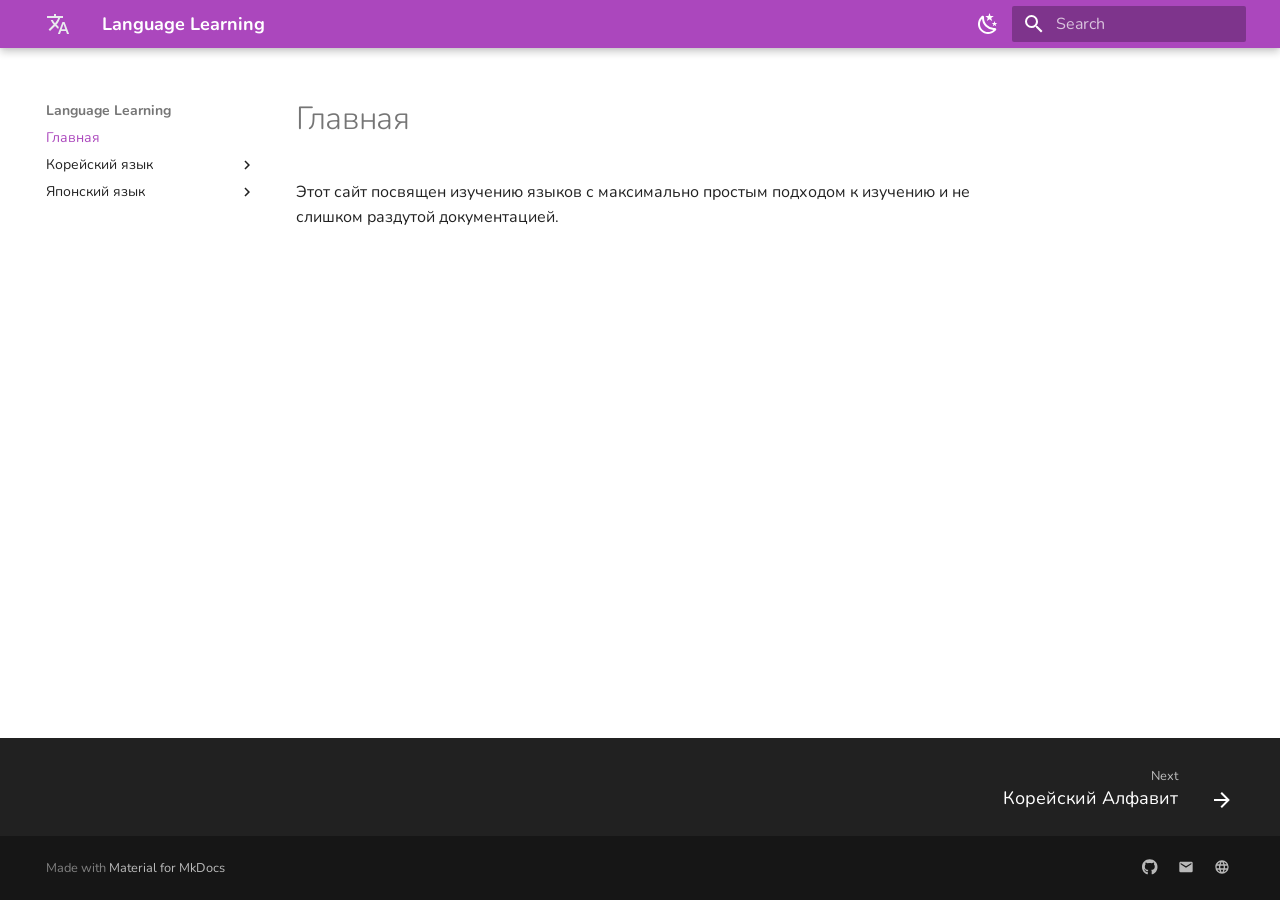
==== commit 209c1ce1: "Deployed b4ffe71 with MkDocs version: 1.6.1" ====
--- a/index.html
+++ b/index.html
@@ -39,8 +39,8 @@
         
         
         <link rel="preconnect" href="https://fonts.gstatic.com" crossorigin>
-        <link rel="stylesheet" href="https://fonts.googleapis.com/css?family=JetBrains+Mono:300,300i,400,400i,700,700i%7CSpace+Mono:400,400i,700,700i&display=fallback">
-        <style>:root{--md-text-font:"JetBrains Mono";--md-code-font:"Space Mono"}</style>
+        <link rel="stylesheet" href="https://fonts.googleapis.com/css?family=Nunito:300,300i,400,400i,700,700i%7CSpace+Mono:400,400i,700,700i&display=fallback">
+        <style>:root{--md-text-font:"Nunito";--md-code-font:"Space Mono"}</style>
       
     
     
@@ -121,7 +121,7 @@
     <input class="md-option" data-md-color-media="(prefers-color-scheme: light)" data-md-color-scheme="default" data-md-color-primary="purple" data-md-color-accent="cyan"  aria-label="Switch to dark mode"  type="radio" name="__palette" id="__palette_0">
     
       <label class="md-header__button md-icon" title="Switch to dark mode" for="__palette_1" hidden>
-        <svg xmlns="http://www.w3.org/2000/svg" viewBox="0 0 24 24"><path d="M12 8a4 4 0 0 0-4 4 4 4 0 0 0 4 4 4 4 0 0 0 4-4 4 4 0 0 0-4-4m0 10a6 6 0 0 1-6-6 6 6 0 0 1 6-6 6 6 0 0 1 6 6 6 6 0 0 1-6 6m8-9.31V4h-4.69L12 .69 8.69 4H4v4.69L.69 12 4 15.31V20h4.69L12 23.31 15.31 20H20v-4.69L23.31 12z"/></svg>
+        <svg xmlns="http://www.w3.org/2000/svg" viewBox="0 0 24 24"><path d="m17.75 4.09-2.53 1.94.91 3.06-2.63-1.81-2.63 1.81.91-3.06-2.53-1.94L12.44 4l1.06-3 1.06 3zm3.5 6.91-1.64 1.25.59 1.98-1.7-1.17-1.7 1.17.59-1.98L15.75 11l2.06-.05L18.5 9l.69 1.95zm-2.28 4.95c.83-.08 1.72 1.1 1.19 1.85-.32.45-.66.87-1.08 1.27C15.17 23 8.84 23 4.94 19.07c-3.91-3.9-3.91-10.24 0-14.14.4-.4.82-.76 1.27-1.08.75-.53 1.93.36 1.85 1.19-.27 2.86.69 5.83 2.89 8.02a9.96 9.96 0 0 0 8.02 2.89m-1.64 2.02a12.08 12.08 0 0 1-7.8-3.47c-2.17-2.19-3.33-5-3.49-7.82-2.81 3.14-2.7 7.96.31 10.98 3.02 3.01 7.84 3.12 10.98.31"/></svg>
       </label>
     
   
@@ -131,7 +131,7 @@
     <input class="md-option" data-md-color-media="(prefers-color-scheme: dark)" data-md-color-scheme="slate" data-md-color-primary="deep-purple" data-md-color-accent="cyan"  aria-label="Switch to light mode"  type="radio" name="__palette" id="__palette_1">
     
       <label class="md-header__button md-icon" title="Switch to light mode" for="__palette_0" hidden>
-        <svg xmlns="http://www.w3.org/2000/svg" viewBox="0 0 24 24"><path d="M12 18c-.89 0-1.74-.2-2.5-.55C11.56 16.5 13 14.42 13 12s-1.44-4.5-3.5-5.45C10.26 6.2 11.11 6 12 6a6 6 0 0 1 6 6 6 6 0 0 1-6 6m8-9.31V4h-4.69L12 .69 8.69 4H4v4.69L.69 12 4 15.31V20h4.69L12 23.31 15.31 20H20v-4.69L23.31 12z"/></svg>
+        <svg xmlns="http://www.w3.org/2000/svg" viewBox="0 0 24 24"><path d="M12 7a5 5 0 0 1 5 5 5 5 0 0 1-5 5 5 5 0 0 1-5-5 5 5 0 0 1 5-5m0 2a3 3 0 0 0-3 3 3 3 0 0 0 3 3 3 3 0 0 0 3-3 3 3 0 0 0-3-3m0-7 2.39 3.42C13.65 5.15 12.84 5 12 5s-1.65.15-2.39.42zM3.34 7l4.16-.35A7.2 7.2 0 0 0 5.94 8.5c-.44.74-.69 1.5-.83 2.29zm.02 10 1.76-3.77a7.131 7.131 0 0 0 2.38 4.14zM20.65 7l-1.77 3.79a7.02 7.02 0 0 0-2.38-4.15zm-.01 10-4.14.36c.59-.51 1.12-1.14 1.54-1.86.42-.73.69-1.5.83-2.29zM12 22l-2.41-3.44c.74.27 1.55.44 2.41.44.82 0 1.63-.17 2.37-.44z"/></svg>
       </label>
     
   
@@ -394,6 +394,72 @@
 
               
             
+              
+                
+  
+  
+  
+  
+    <li class="md-nav__item">
+      <a href="japanese/word_order/" class="md-nav__link">
+        
+  
+  <span class="md-ellipsis">
+    Порядок слов
+    
+  </span>
+  
+
+      </a>
+    </li>
+  
+
+              
+            
+              
+                
+  
+  
+  
+  
+    <li class="md-nav__item">
+      <a href="japanese/verbs/" class="md-nav__link">
+        
+  
+  <span class="md-ellipsis">
+    Глаголы
+    
+  </span>
+  
+
+      </a>
+    </li>
+  
+
+              
+            
+              
+                
+  
+  
+  
+  
+    <li class="md-nav__item">
+      <a href="japanese/adjectives/" class="md-nav__link">
+        
+  
+  <span class="md-ellipsis">
+    Прилагательные
+    
+  </span>
+  
+
+      </a>
+    </li>
+  
+
+              
+            
           </ul>
         </nav>
       
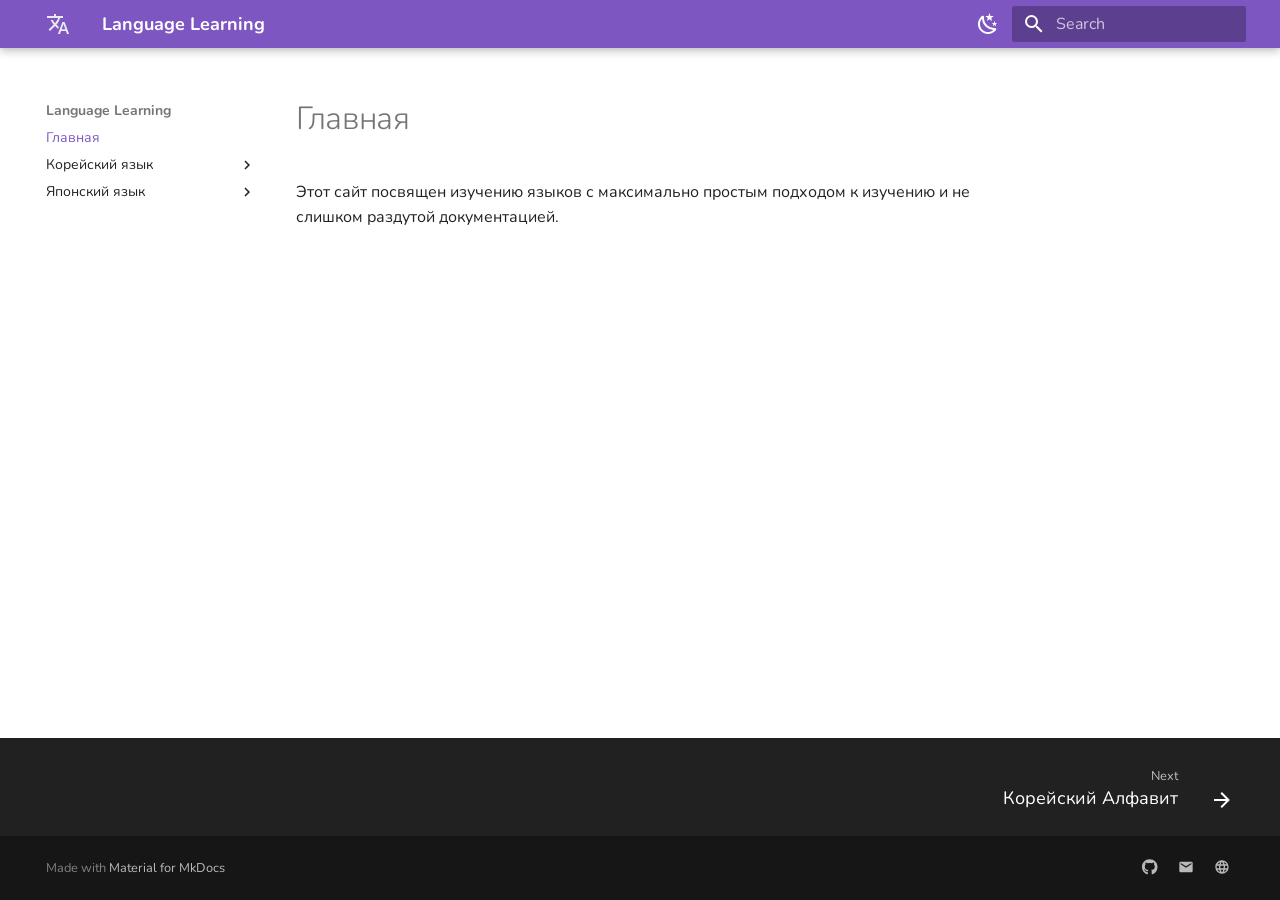
==== commit e38d760a: "Deployed b4ffe71 with MkDocs version: 1.6.1" ====
--- a/index.html
+++ b/index.html
@@ -61,7 +61,7 @@
     
     
     
-    <body dir="ltr" data-md-color-scheme="default" data-md-color-primary="purple" data-md-color-accent="cyan">
+    <body dir="ltr" data-md-color-scheme="default" data-md-color-primary="deep-purple" data-md-color-accent="deep-purple">
   
     
     <input class="md-toggle" data-md-toggle="drawer" type="checkbox" id="__drawer" autocomplete="off">
@@ -118,7 +118,7 @@
     
     
     
-    <input class="md-option" data-md-color-media="(prefers-color-scheme: light)" data-md-color-scheme="default" data-md-color-primary="purple" data-md-color-accent="cyan"  aria-label="Switch to dark mode"  type="radio" name="__palette" id="__palette_0">
+    <input class="md-option" data-md-color-media="(prefers-color-scheme: light)" data-md-color-scheme="default" data-md-color-primary="deep-purple" data-md-color-accent="deep-purple"  aria-label="Switch to dark mode"  type="radio" name="__palette" id="__palette_0">
     
       <label class="md-header__button md-icon" title="Switch to dark mode" for="__palette_1" hidden>
         <svg xmlns="http://www.w3.org/2000/svg" viewBox="0 0 24 24"><path d="m17.75 4.09-2.53 1.94.91 3.06-2.63-1.81-2.63 1.81.91-3.06-2.53-1.94L12.44 4l1.06-3 1.06 3zm3.5 6.91-1.64 1.25.59 1.98-1.7-1.17-1.7 1.17.59-1.98L15.75 11l2.06-.05L18.5 9l.69 1.95zm-2.28 4.95c.83-.08 1.72 1.1 1.19 1.85-.32.45-.66.87-1.08 1.27C15.17 23 8.84 23 4.94 19.07c-3.91-3.9-3.91-10.24 0-14.14.4-.4.82-.76 1.27-1.08.75-.53 1.93.36 1.85 1.19-.27 2.86.69 5.83 2.89 8.02a9.96 9.96 0 0 0 8.02 2.89m-1.64 2.02a12.08 12.08 0 0 1-7.8-3.47c-2.17-2.19-3.33-5-3.49-7.82-2.81 3.14-2.7 7.96.31 10.98 3.02 3.01 7.84 3.12 10.98.31"/></svg>
@@ -128,7 +128,7 @@
     
     
     
-    <input class="md-option" data-md-color-media="(prefers-color-scheme: dark)" data-md-color-scheme="slate" data-md-color-primary="deep-purple" data-md-color-accent="cyan"  aria-label="Switch to light mode"  type="radio" name="__palette" id="__palette_1">
+    <input class="md-option" data-md-color-media="(prefers-color-scheme: dark)" data-md-color-scheme="slate" data-md-color-primary="indigo" data-md-color-accent="indigo"  aria-label="Switch to light mode"  type="radio" name="__palette" id="__palette_1">
     
       <label class="md-header__button md-icon" title="Switch to light mode" for="__palette_0" hidden>
         <svg xmlns="http://www.w3.org/2000/svg" viewBox="0 0 24 24"><path d="M12 7a5 5 0 0 1 5 5 5 5 0 0 1-5 5 5 5 0 0 1-5-5 5 5 0 0 1 5-5m0 2a3 3 0 0 0-3 3 3 3 0 0 0 3 3 3 3 0 0 0 3-3 3 3 0 0 0-3-3m0-7 2.39 3.42C13.65 5.15 12.84 5 12 5s-1.65.15-2.39.42zM3.34 7l4.16-.35A7.2 7.2 0 0 0 5.94 8.5c-.44.74-.69 1.5-.83 2.29zm.02 10 1.76-3.77a7.131 7.131 0 0 0 2.38 4.14zM20.65 7l-1.77 3.79a7.02 7.02 0 0 0-2.38-4.15zm-.01 10-4.14.36c.59-.51 1.12-1.14 1.54-1.86.42-.73.69-1.5.83-2.29zM12 22l-2.41-3.44c.74.27 1.55.44 2.41.44.82 0 1.63-.17 2.37-.44z"/></svg>
@@ -307,6 +307,72 @@
 
               
             
+              
+                
+  
+  
+  
+  
+    <li class="md-nav__item">
+      <a href="korean/cases/" class="md-nav__link">
+        
+  
+  <span class="md-ellipsis">
+    Падежи
+    
+  </span>
+  
+
+      </a>
+    </li>
+  
+
+              
+            
+              
+                
+  
+  
+  
+  
+    <li class="md-nav__item">
+      <a href="korean/word_order/" class="md-nav__link">
+        
+  
+  <span class="md-ellipsis">
+    Порядок слов
+    
+  </span>
+  
+
+      </a>
+    </li>
+  
+
+              
+            
+              
+                
+  
+  
+  
+  
+    <li class="md-nav__item">
+      <a href="korean/pronouns/" class="md-nav__link">
+        
+  
+  <span class="md-ellipsis">
+    Местоимения
+    
+  </span>
+  
+
+      </a>
+    </li>
+  
+
+              
+            
           </ul>
         </nav>
       
